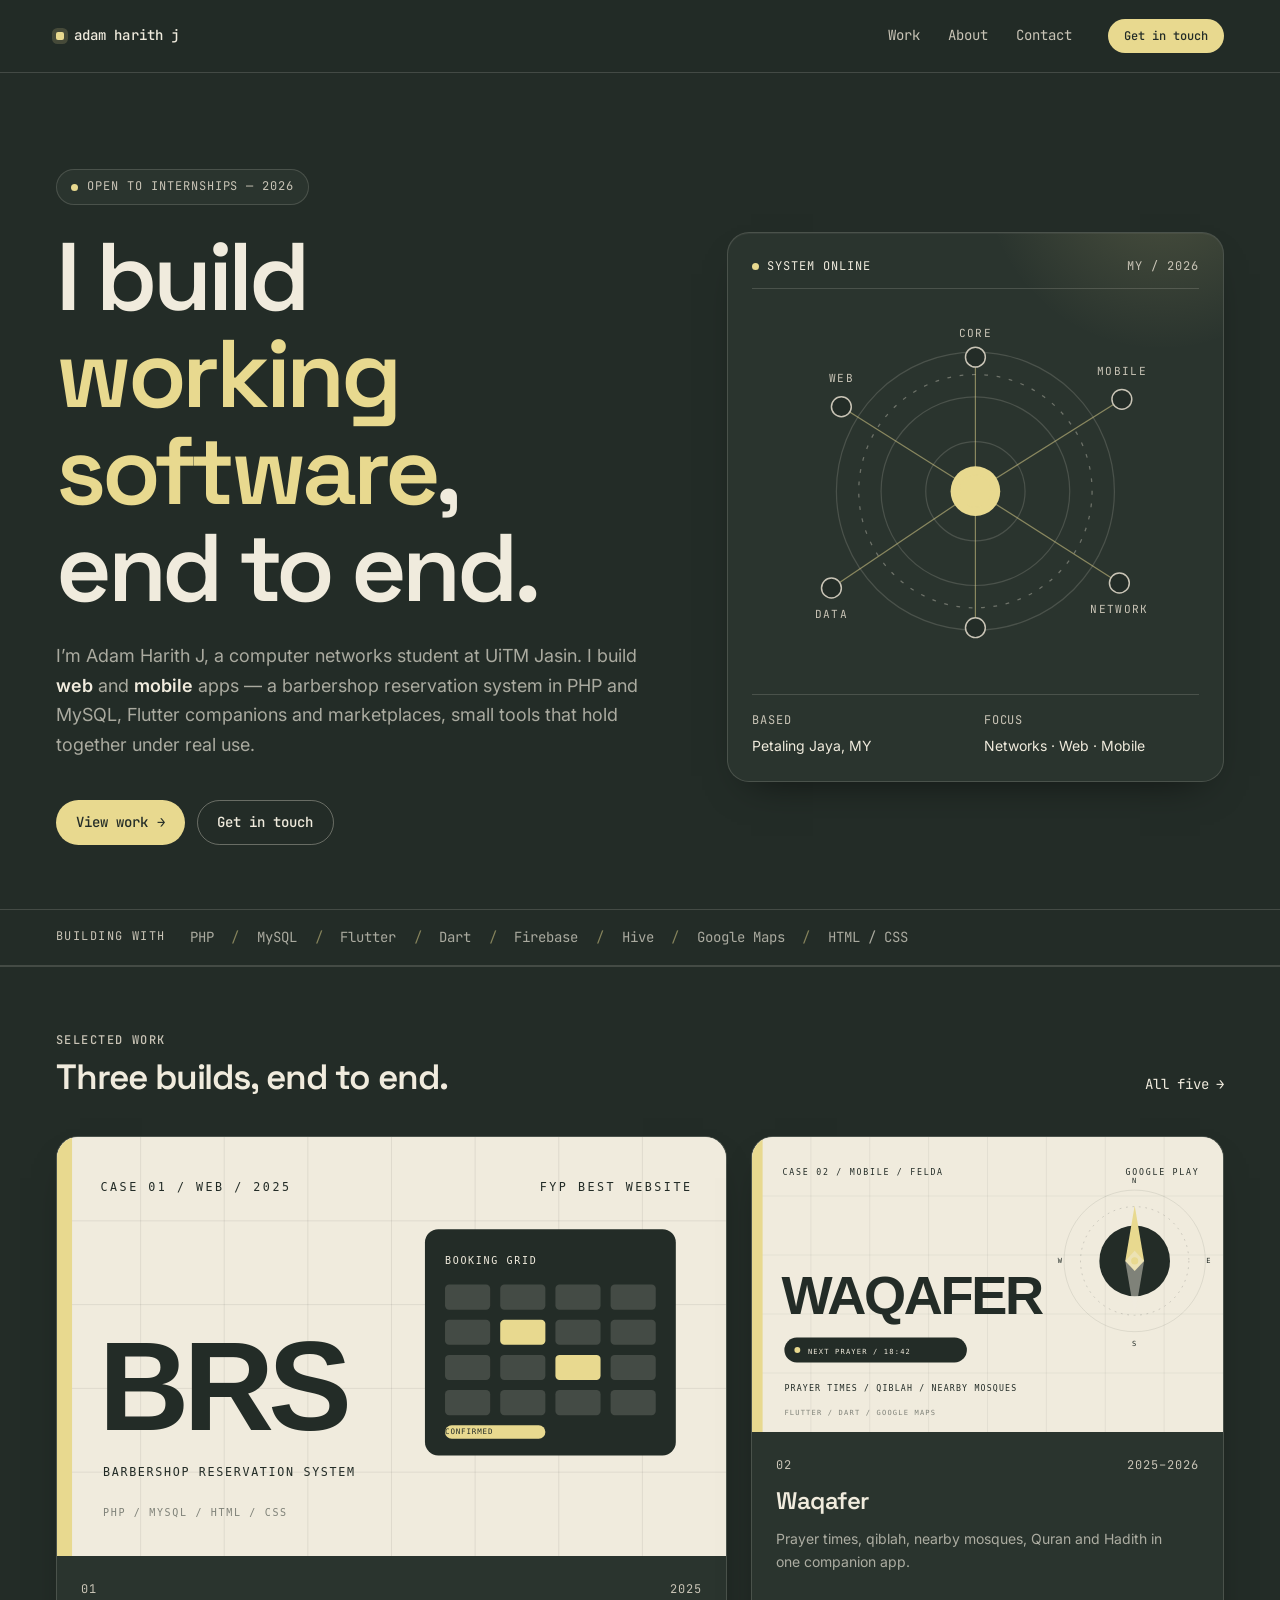
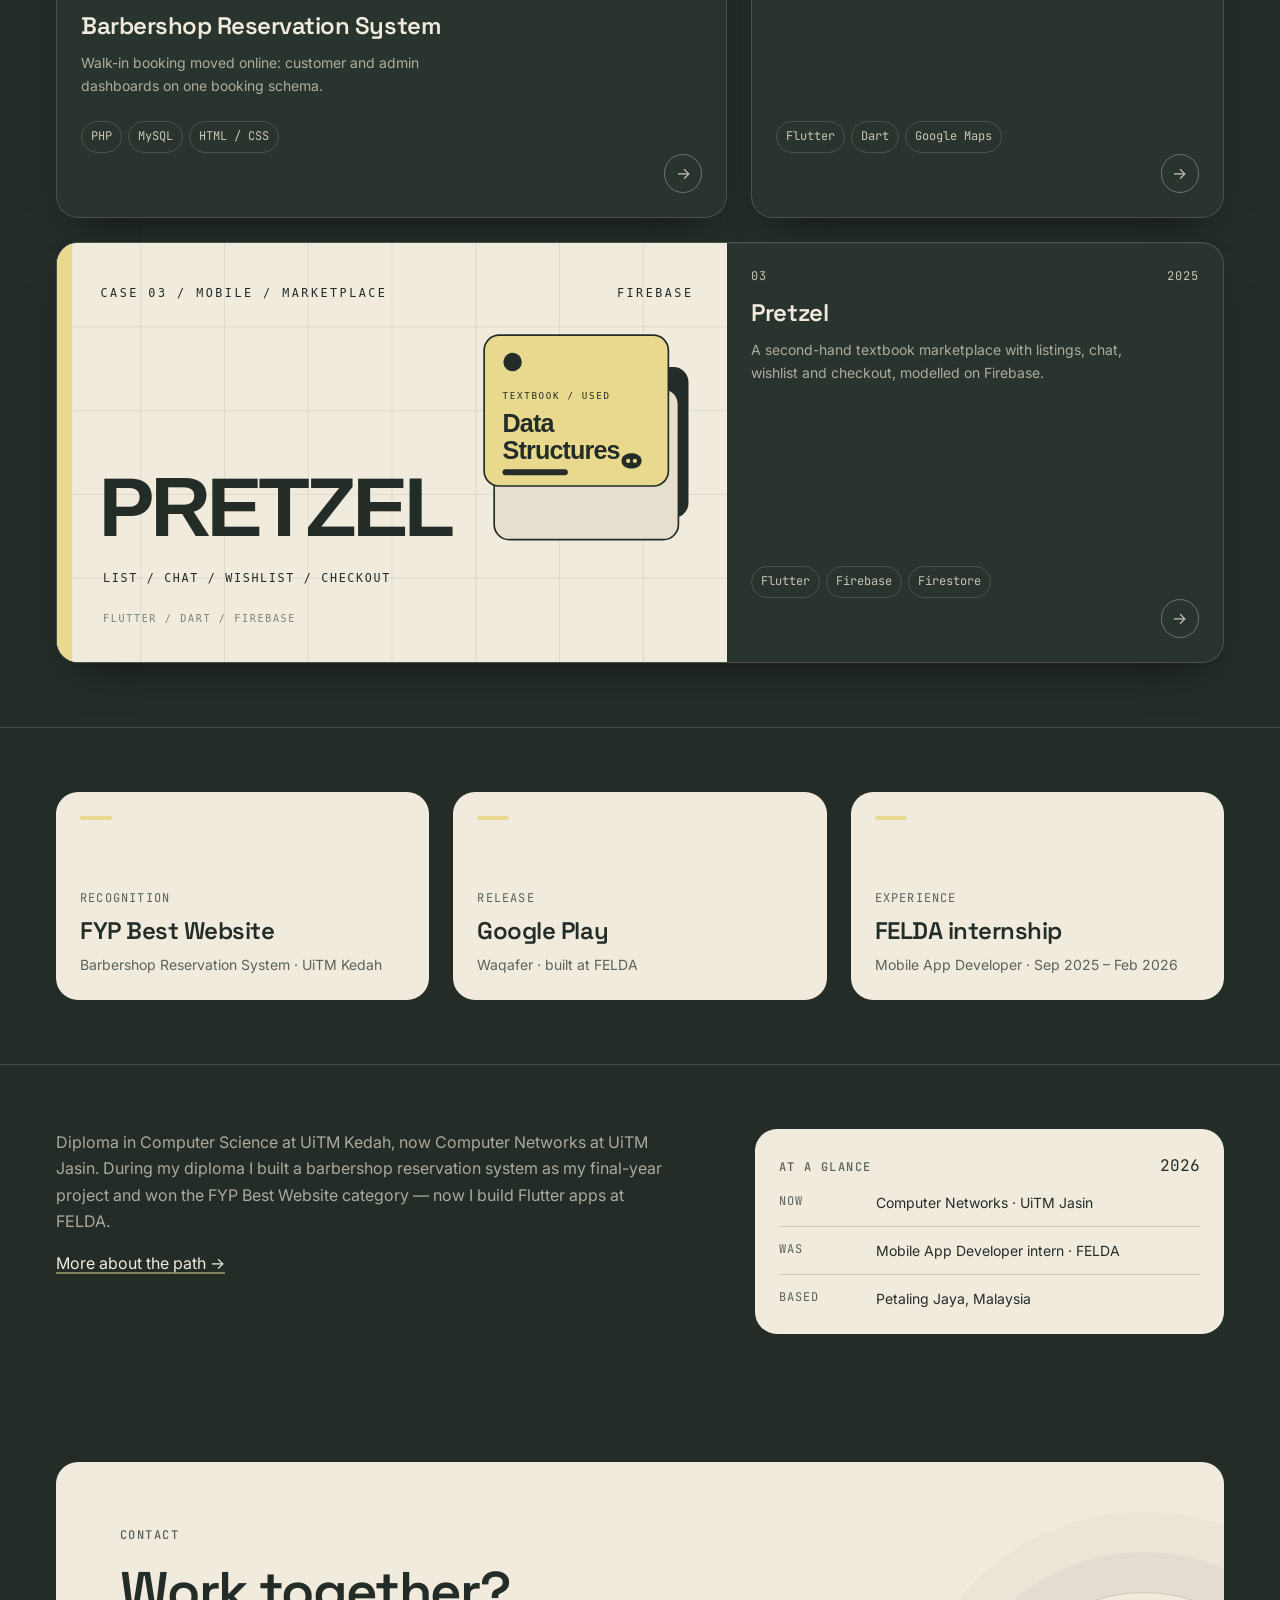
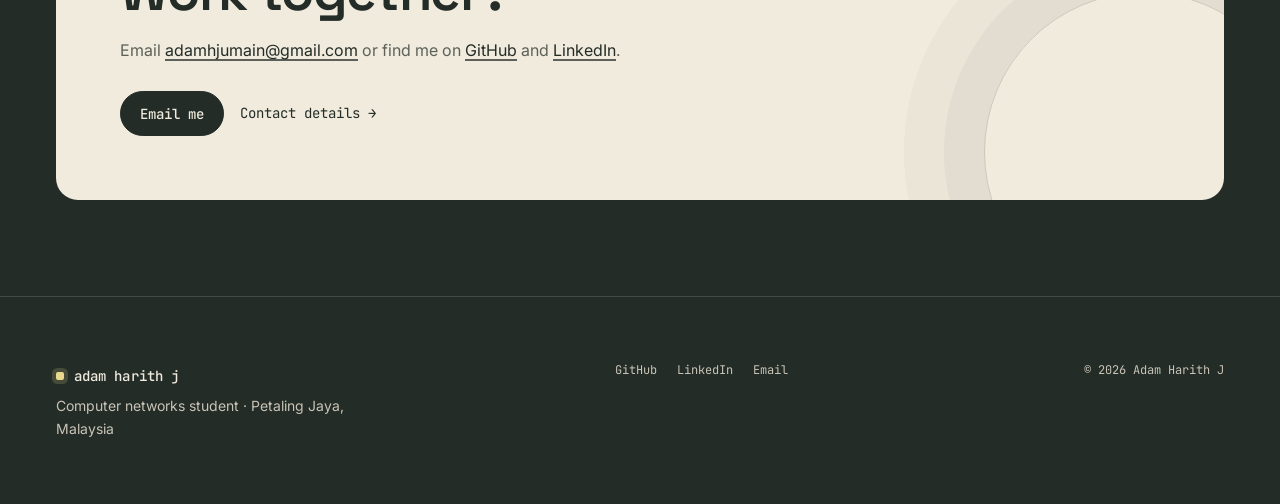
==== index.html @ f3ec2957 "first commit" ====
<!DOCTYPE html>
<html lang="en">
  <head>
    <meta charset="UTF-8" />
    <meta name="viewport" content="width=device-width, initial-scale=1" />
    <meta name="theme-color" content="#232C27" />
    <link rel="icon" href="favicon.svg" type="image/svg+xml" />
    <title>Adam Harith J — Computer Networks Student</title>
    <meta
      name="description"
      content="Selected work by Adam Harith J, a computer networks student building web and mobile applications."
    />
    <script>
      document.documentElement.classList.add("js");
      window.setTimeout(function () {
        if (!window.__siteReady) document.documentElement.classList.remove("js");
      }, 2500);
    </script>
    <link rel="preconnect" href="https://fonts.googleapis.com" />
    <link rel="preconnect" href="https://fonts.gstatic.com" crossorigin />
    <link
      href="https://fonts.googleapis.com/css2?family=Inter:wght@400;500;600&family=JetBrains+Mono:wght@400;500&family=Space+Grotesk:wght@500;600;700&display=swap"
      rel="stylesheet"
    />
    <link rel="stylesheet" href="css/tokens.css" />
    <link rel="stylesheet" href="css/styles.css" />
  </head>
  <body>
    <a class="skip-link" href="#main">Skip to content</a>

    <header class="nav">
      <div class="container nav__inner">
        <a class="wordmark" href="index.html">adam harith j</a>
        <button
          class="nav__toggle"
          type="button"
          aria-expanded="false"
          aria-controls="nav-menu"
        >
          Menu
          <span class="nav__toggle-icon" aria-hidden="true">
            <span></span>
            <span></span>
          </span>
        </button>
        <div class="nav__menu" id="nav-menu">
          <nav aria-label="Primary">
            <ul class="nav__links">
              <li><a class="nav__link" href="projects.html">Work</a></li>
              <li><a class="nav__link" href="about.html">About</a></li>
              <li><a class="nav__link" href="contact.html">Contact</a></li>
            </ul>
          </nav>
          <a class="btn btn--accent btn--sm nav__cta" href="contact.html">
            Get in touch
          </a>
        </div>
      </div>
    </header>

    <main id="main">
      <section class="hero">
        <div class="container hero__grid">
          <div data-reveal>
            <p class="status">
              <span class="status__dot" aria-hidden="true"></span>
              Open to internships — 2026
            </p>
            <h1 class="hero__title">
              I build <span class="hero__mark">working software</span>, end to
              end.
            </h1>
            <div class="hero__lede prose">
              <p>
                I’m Adam Harith J, a computer networks student at UiTM Jasin. I
                build <strong>web</strong> and <strong>mobile</strong> apps — a
                barbershop reservation system in PHP and MySQL, Flutter
                companions and marketplaces, small tools that hold together
                under real use.
              </p>
            </div>
            <div class="hero__actions">
              <a class="btn btn--accent" href="projects.html">
                View work <span aria-hidden="true">→</span>
              </a>
              <a class="btn btn--ghost" href="contact.html">Get in touch</a>
            </div>
          </div>

          <aside class="signal" data-reveal aria-label="Network overview">
            <div class="signal__head">
              <span class="signal__live">
                <span class="status__dot" aria-hidden="true"></span>
                system online
              </span>
              <span>MY / 2026</span>
            </div>

            <svg
              class="signal__map"
              viewBox="0 0 360 300"
              role="img"
              aria-label="Abstract network diagram connecting web, mobile, data and network nodes"
            >
              <g class="ring">
                <circle cx="180" cy="150" r="112" />
                <circle cx="180" cy="150" r="76" />
                <circle cx="180" cy="150" r="40" />
              </g>
              <circle
                class="ring ring--dashed"
                cx="180"
                cy="150"
                r="94"
              />
              <g class="link">
                <path d="M180 150 L72 82" />
                <path d="M180 150 L298 76" />
                <path d="M180 150 L64 228" />
                <path d="M180 150 L296 224" />
                <path d="M180 150 L180 42" />
                <path d="M180 150 L180 260" />
              </g>
              <g class="node">
                <circle cx="72" cy="82" r="8" />
                <circle cx="298" cy="76" r="8" />
                <circle cx="64" cy="228" r="8" />
                <circle cx="296" cy="224" r="8" />
                <circle cx="180" cy="42" r="8" />
                <circle cx="180" cy="260" r="8" />
              </g>
              <circle
                class="node node--ring"
                cx="180"
                cy="150"
                r="20"
                stroke="none"
              />
              <circle class="node node--core" cx="180" cy="150" r="13" />
              <g>
                <text x="72" y="62" text-anchor="middle">WEB</text>
                <text x="298" y="56" text-anchor="middle">MOBILE</text>
                <text x="64" y="252" text-anchor="middle">DATA</text>
                <text x="296" y="248" text-anchor="middle">NETWORK</text>
                <text x="180" y="26" text-anchor="middle">CORE</text>
              </g>
            </svg>

            <dl class="signal__meta">
              <div>
                <dt>Based</dt>
                <dd>Petaling Jaya, MY</dd>
              </div>
              <div>
                <dt>Focus</dt>
                <dd>Networks · Web · Mobile</dd>
              </div>
            </dl>
          </aside>
        </div>
      </section>

      <section class="strip">
        <div class="container strip__inner">
          <span class="strip__label">Building with</span>
          <ul class="strip__list">
            <li>PHP</li>
            <li>MySQL</li>
            <li>Flutter</li>
            <li>Dart</li>
            <li>Firebase</li>
            <li>Hive</li>
            <li>Google Maps</li>
            <li>HTML / CSS</li>
          </ul>
        </div>
      </section>

      <section class="section" id="work">
        <div class="container">
          <div class="section__head" data-reveal>
            <div>
              <p class="eyebrow">Selected work</p>
              <h2 class="section__title">Three builds, end to end.</h2>
            </div>
            <a class="link-arrow" href="projects.html">
              All five <span aria-hidden="true">→</span>
            </a>
          </div>

          <div class="cards cards--featured" data-reveal>
            <article class="card">
              <div class="card__media">
                <img
                  src="assets/work/brs.svg"
                  alt="Placeholder artwork for the Barbershop Reservation System"
                  width="800"
                  height="500"
                  loading="lazy"
                />
              </div>
              <div class="card__body">
                <div class="card__top">
                  <span class="card__index">01</span>
                  <span class="card__year">2025</span>
                </div>
                <h3 class="card__title">
                  <a href="work/brs.html">Barbershop Reservation System</a>
                </h3>
                <p class="card__desc">
                  Walk-in booking moved online: customer and admin dashboards
                  on one booking schema.
                </p>
                <ul class="card__tags">
                  <li>PHP</li>
                  <li>MySQL</li>
                  <li>HTML / CSS</li>
                </ul>
                <span class="card__arrow" aria-hidden="true">→</span>
              </div>
            </article>

            <article class="card">
              <div class="card__media">
                <img
                  src="assets/work/waqafer.svg"
                  alt="Placeholder artwork for Waqafer"
                  width="800"
                  height="500"
                  loading="lazy"
                />
              </div>
              <div class="card__body">
                <div class="card__top">
                  <span class="card__index">02</span>
                  <span class="card__year">2025–2026</span>
                </div>
                <h3 class="card__title">
                  <a href="work/waqafer.html">Waqafer</a>
                </h3>
                <p class="card__desc">
                  Prayer times, qiblah, nearby mosques, Quran and Hadith in one
                  companion app.
                </p>
                <ul class="card__tags">
                  <li>Flutter</li>
                  <li>Dart</li>
                  <li>Google Maps</li>
                </ul>
                <span class="card__arrow" aria-hidden="true">→</span>
              </div>
            </article>

            <article class="card card--wide">
              <div class="card__media">
                <img
                  src="assets/work/pretzel.svg"
                  alt="Placeholder artwork for Pretzel"
                  width="800"
                  height="500"
                  loading="lazy"
                />
              </div>
              <div class="card__body">
                <div class="card__top">
                  <span class="card__index">03</span>
                  <span class="card__year">2025</span>
                </div>
                <h3 class="card__title">
                  <a href="work/pretzel.html">Pretzel</a>
                </h3>
                <p class="card__desc">
                  A second-hand textbook marketplace with listings, chat,
                  wishlist and checkout, modelled on Firebase.
                </p>
                <ul class="card__tags">
                  <li>Flutter</li>
                  <li>Firebase</li>
                  <li>Firestore</li>
                </ul>
                <span class="card__arrow" aria-hidden="true">→</span>
              </div>
            </article>
          </div>
        </div>
      </section>

      <section class="section">
        <div class="container">
          <div class="stats" data-reveal>
            <article class="stat">
              <span class="stat__mark" aria-hidden="true"></span>
              <p class="stat__label">Recognition</p>
              <p class="stat__value">FYP Best Website</p>
              <p class="stat__note">
                Barbershop Reservation System · UiTM Kedah
              </p>
            </article>
            <article class="stat">
              <span class="stat__mark" aria-hidden="true"></span>
              <p class="stat__label">Release</p>
              <p class="stat__value">Google Play</p>
              <p class="stat__note">Waqafer · built at FELDA</p>
            </article>
            <article class="stat">
              <span class="stat__mark" aria-hidden="true"></span>
              <p class="stat__label">Experience</p>
              <p class="stat__value">FELDA internship</p>
              <p class="stat__note">
                Mobile App Developer · Sep 2025 – Feb 2026
              </p>
            </article>
          </div>
        </div>
      </section>

      <section class="section">
        <div class="container split">
          <div class="prose" data-reveal>
            <p>
              Diploma in Computer Science at UiTM Kedah, now Computer Networks
              at UiTM Jasin. During my diploma I built a barbershop reservation
              system as my final-year project and won the FYP Best Website
              category — now I build Flutter apps at FELDA.
            </p>
            <p>
              <a href="about.html">More about the path →</a>
            </p>
          </div>
          <div class="panel-bone" data-reveal>
            <div class="panel-bone__head">
              <p class="eyebrow">At a glance</p>
              <span class="mono">2026</span>
            </div>
            <dl class="facts">
              <div class="fact">
                <dt>Now</dt>
                <dd>Computer Networks · UiTM Jasin</dd>
              </div>
              <div class="fact">
                <dt>Was</dt>
                <dd>Mobile App Developer intern · FELDA</dd>
              </div>
              <div class="fact">
                <dt>Based</dt>
                <dd>Petaling Jaya, Malaysia</dd>
              </div>
            </dl>
          </div>
        </div>
      </section>

      <section class="contact-band">
        <div class="container">
          <div class="contact-band__panel" data-reveal>
            <p class="eyebrow">Contact</p>
            <h2 class="contact-band__title">Work together?</h2>
            <p>
              Email
              <a href="mailto:adamhjumain@gmail.com">adamhjumain@gmail.com</a>
              or find me on
              <a href="https://github.com/adamnymy">GitHub</a> and
              <a href="https://my.linkedin.com/in/adam-harith-jumain-287547369"
                >LinkedIn</a
              >.
            </p>
            <div class="contact-band__actions">
              <a class="btn btn--ground" href="mailto:adamhjumain@gmail.com">
                Email me
              </a>
              <a class="link-arrow" href="contact.html">
                Contact details <span aria-hidden="true">→</span>
              </a>
            </div>
          </div>
        </div>
      </section>
    </main>

    <footer class="foot">
      <div class="container foot__inner">
        <div class="foot__brand">
          <span class="wordmark">adam harith j</span>
          <p>Computer networks student · Petaling Jaya, Malaysia</p>
        </div>
        <nav class="foot__links" aria-label="Footer">
          <a class="foot__link" href="https://github.com/adamnymy">GitHub</a>
          <a
            class="foot__link"
            href="https://my.linkedin.com/in/adam-harith-jumain-287547369"
            >LinkedIn</a
          >
          <a class="foot__link" href="contact.html">Email</a>
        </nav>
        <p class="foot__meta">© <span data-year>2026</span> Adam Harith J</p>
      </div>
    </footer>

    <script src="js/main.js"></script>
  </body>
</html>
---- css/tokens.css ----
:root {
  color-scheme: dark;

  /* 60% — dark grey-green ground */
  --color-ground: #232c27;
  --color-ground-2: #2a342e;
  --color-ground-3: #323d36;
  --color-ground-glass: rgba(35, 44, 39, 0.88);
  --color-ground-soft: rgba(35, 44, 39, 0.04);
  --color-ground-faint: rgba(35, 44, 39, 0.03);
  --color-overlay: rgba(17, 22, 19, 0.72);

  /* 30% — soft bone white */
  --color-bone: #f0ebdd;
  --color-bone-2: #e6dfcd;
  --color-bone-muted: #c9c4b6;
  --color-bone-soft: rgba(240, 235, 221, 0.66);
  --color-line: rgba(240, 235, 221, 0.16);
  --color-line-strong: rgba(240, 235, 221, 0.34);
  --color-on-bone: #232c27;
  --color-on-bone-muted: rgba(35, 44, 39, 0.72);
  --color-line-on-bone: rgba(35, 44, 39, 0.18);

  /* 10% — soft yellow accent */
  --color-yellow: #e8d98f;
  --color-yellow-2: #f1e6ad;
  --color-yellow-ink: #232c27;
  --color-yellow-soft: rgba(232, 217, 143, 0.18);
  --color-yellow-line: rgba(232, 217, 143, 0.5);

  --font-display: "Space Grotesk", ui-sans-serif, system-ui, -apple-system,
    sans-serif;
  --font-body: "Inter", ui-sans-serif, system-ui, -apple-system, sans-serif;
  --font-mono: "JetBrains Mono", ui-monospace, "SFMono-Regular", Menlo,
    monospace;

  --text-xs: 0.75rem;
  --text-sm: 0.875rem;
  --text-base: 1rem;
  --text-md: 1.125rem;
  --text-lg: clamp(1.25rem, 1.1rem + 0.6vw, 1.5rem);
  --text-xl: clamp(1.6rem, 1.3rem + 1.2vw, 2.2rem);
  --text-2xl: clamp(2.2rem, 1.6rem + 2.6vw, 3.4rem);
  --text-3xl: clamp(3rem, 1.55rem + 6.4vw, 6rem);

  --space-2xs: 0.25rem;
  --space-xs: 0.5rem;
  --space-sm: 0.75rem;
  --space-md: 1rem;
  --space-lg: 1.5rem;
  --space-xl: 2.5rem;
  --space-2xl: 4rem;
  --space-3xl: 6rem;
  --space-4xl: 8rem;

  --radius-sm: 8px;
  --radius: 14px;
  --radius-lg: 22px;
  --radius-pill: 999px;

  --shadow-card: inset 0 1px 0 rgba(240, 235, 221, 0.05),
    0 18px 40px -24px rgba(0, 0, 0, 0.7);
  --shadow-lift: inset 0 1px 0 rgba(240, 235, 221, 0.08),
    0 30px 60px -28px rgba(0, 0, 0, 0.85);

  --measure: 62ch;
  --measure-wide: 72ch;
  --nav-h: 4.5rem;
  --reveal-delay: 0ms;

  --dur-fast: 140ms;
  --dur: 220ms;
  --dur-slow: 420ms;
  --ease: cubic-bezier(0.4, 0, 0.2, 1);
  --ease-out: cubic-bezier(0.16, 1, 0.3, 1);
}
---- css/styles.css ----
/* ==========================================================================
   Base
   ========================================================================== */

*,
*::before,
*::after {
  box-sizing: border-box;
  margin: 0;
  padding: 0;
}

html {
  -webkit-text-size-adjust: 100%;
  scroll-behavior: smooth;
  scroll-padding-top: calc(var(--nav-h) + var(--space-md));
}

body {
  min-height: 100vh;
  background-color: var(--color-ground);
  background-image: radial-gradient(
    60rem 32rem at 82% -12%,
    var(--color-ground-2),
    transparent 70%
  );
  color: var(--color-bone-soft);
  font-family: var(--font-body);
  font-size: var(--text-base);
  line-height: 1.65;
  -webkit-font-smoothing: antialiased;
}

img,
svg {
  display: block;
  max-width: 100%;
}

ul,
ol {
  list-style: none;
}

a {
  color: var(--color-bone);
  text-decoration: underline;
  text-decoration-color: var(--color-yellow-line);
  text-decoration-thickness: 1px;
  text-underline-offset: 3px;
  transition: color var(--dur-fast) var(--ease),
    text-decoration-color var(--dur-fast) var(--ease);
}

a:hover {
  color: var(--color-yellow);
  text-decoration-color: var(--color-yellow);
}

::selection {
  background: var(--color-yellow);
  color: var(--color-yellow-ink);
}

:focus-visible {
  outline: 2px solid var(--color-yellow);
  outline-offset: 3px;
  border-radius: 2px;
}

.panel-bone :focus-visible,
.contact-card :focus-visible,
.contact-band__panel :focus-visible,
.stat :focus-visible {
  outline-color: var(--color-ground);
}

h1,
h2,
h3 {
  color: var(--color-bone);
  font-family: var(--font-display);
  font-weight: 600;
  letter-spacing: -0.03em;
  line-height: 1.08;
  text-wrap: balance;
}

strong {
  color: var(--color-bone);
  font-weight: 600;
}

.container {
  width: 100%;
  max-width: 76rem;
  margin-inline: auto;
  padding-inline: var(--space-lg);
}

.mono {
  font-family: var(--font-mono);
}

.eyebrow {
  font-family: var(--font-mono);
  font-size: var(--text-xs);
  font-weight: 500;
  letter-spacing: 0.12em;
  text-transform: uppercase;
  color: var(--color-bone-muted);
}

.skip-link {
  position: absolute;
  left: -9999px;
  top: var(--space-sm);
  z-index: 100;
  padding: var(--space-xs) var(--space-md);
  border-radius: var(--radius-sm);
  background: var(--color-bone);
  color: var(--color-on-bone);
  font-family: var(--font-mono);
  font-size: var(--text-sm);
  text-decoration: none;
}

.skip-link:focus {
  left: var(--space-sm);
}

html:not(.js) [data-copy] {
  display: none;
}

.link-arrow {
  display: inline-flex;
  align-items: center;
  gap: 0.45rem;
  font-family: var(--font-mono);
  font-size: var(--text-sm);
  color: var(--color-bone);
  text-decoration: none;
}

.link-arrow span {
  transition: transform var(--dur) var(--ease-out);
}

.link-arrow:hover {
  color: var(--color-yellow);
}

.link-arrow:hover span {
  transform: translateX(3px);
}

/* ==========================================================================
   Buttons
   ========================================================================== */

.btn {
  display: inline-flex;
  align-items: center;
  justify-content: center;
  gap: 0.55rem;
  padding: 0.9rem 1.2rem;
  border: 1px solid transparent;
  border-radius: var(--radius-pill);
  font-family: var(--font-mono);
  font-size: var(--text-sm);
  font-weight: 500;
  line-height: 1;
  text-decoration: none;
  cursor: pointer;
  transition: transform var(--dur) var(--ease-out),
    background-color var(--dur) var(--ease), color var(--dur) var(--ease),
    border-color var(--dur) var(--ease), box-shadow var(--dur) var(--ease);
}

.btn:hover {
  transform: translateY(-1px);
}

.btn:active {
  transform: translateY(0);
}

.btn--sm {
  padding: 0.65rem 0.95rem;
  font-size: var(--text-xs);
}

.btn--accent {
  background: var(--color-yellow);
  color: var(--color-yellow-ink);
}

.btn--accent:hover {
  background: var(--color-yellow-2);
  color: var(--color-yellow-ink);
  box-shadow: 0 10px 30px -16px var(--color-yellow);
}

.btn--ghost {
  border-color: var(--color-line-strong);
  background: transparent;
  color: var(--color-bone);
}

.btn--ghost:hover {
  border-color: var(--color-yellow-line);
  background: var(--color-yellow-soft);
  color: var(--color-yellow);
}

.btn--bone {
  background: var(--color-bone);
  color: var(--color-on-bone);
}

.btn--bone:hover {
  background: var(--color-yellow);
  color: var(--color-yellow-ink);
}

.btn--ground {
  background: var(--color-ground);
  color: var(--color-bone);
  border-color: var(--color-ground);
}

.btn--ground:hover {
  background: var(--color-ground-2);
  color: var(--color-bone);
}

.btn--outline-ink {
  border-color: var(--color-line-on-bone);
  background: transparent;
  color: var(--color-on-bone);
}

.btn--outline-ink:hover {
  border-color: var(--color-ground);
  background: var(--color-ground);
  color: var(--color-bone);
}

/* ==========================================================================
   Navigation
   ========================================================================== */

.nav {
  position: sticky;
  top: 0;
  z-index: 50;
  border-bottom: 1px solid var(--color-line);
  background: var(--color-ground-glass);
  -webkit-backdrop-filter: blur(14px);
  backdrop-filter: blur(14px);
}

.nav__inner {
  position: relative;
  display: flex;
  align-items: center;
  gap: var(--space-lg);
  min-height: var(--nav-h);
}

.wordmark {
  display: inline-flex;
  align-items: center;
  gap: 0.6rem;
  font-family: var(--font-mono);
  font-size: var(--text-sm);
  font-weight: 500;
  letter-spacing: 0.01em;
  color: var(--color-bone);
  text-decoration: none;
  white-space: nowrap;
}

.wordmark::before {
  content: "";
  width: 8px;
  height: 8px;
  border-radius: 2px;
  background: var(--color-yellow);
  box-shadow: 0 0 0 4px var(--color-yellow-soft);
}

.wordmark:hover {
  color: var(--color-bone);
}

.nav__menu {
  display: flex;
  align-items: center;
  gap: var(--space-lg);
  margin-left: auto;
}

.nav__links {
  display: flex;
  align-items: center;
  gap: 0.25rem;
}

.nav__link {
  display: inline-flex;
  padding: 0.5rem 0.75rem;
  border-radius: var(--radius-pill);
  font-family: var(--font-mono);
  font-size: var(--text-sm);
  color: var(--color-bone-muted);
  text-decoration: none;
  transition: color var(--dur-fast) var(--ease),
    background-color var(--dur-fast) var(--ease);
}

.nav__link:hover {
  background: var(--color-ground-2);
  color: var(--color-bone);
  text-decoration: none;
}

.nav__link[aria-current="page"] {
  background: var(--color-yellow-soft);
  color: var(--color-yellow);
}

.nav__toggle {
  display: none;
  align-items: center;
  gap: 0.65rem;
  margin-left: auto;
  padding: 0.55rem 0.8rem;
  border: 1px solid var(--color-line);
  border-radius: var(--radius-pill);
  background: transparent;
  color: var(--color-bone);
  font-family: var(--font-mono);
  font-size: var(--text-xs);
  letter-spacing: 0.08em;
  text-transform: uppercase;
  cursor: pointer;
}

.nav__toggle-icon {
  display: grid;
  gap: 4px;
  width: 16px;
}

.nav__toggle-icon span {
  display: block;
  height: 1px;
  background: currentColor;
  transition: transform var(--dur) var(--ease),
    opacity var(--dur) var(--ease);
}

.nav__toggle[aria-expanded="true"] .nav__toggle-icon span:first-child {
  transform: translateY(2.5px) rotate(45deg);
}

.nav__toggle[aria-expanded="true"] .nav__toggle-icon span:last-child {
  transform: translateY(-2.5px) rotate(-45deg);
}

/* ==========================================================================
   Hero
   ========================================================================== */

.hero {
  padding-block: var(--space-3xl) var(--space-2xl);
  overflow: clip;
}

.hero__grid {
  display: grid;
  grid-template-columns: minmax(0, 1.1fr) minmax(0, 0.9fr);
  gap: clamp(2rem, 5vw, 5rem);
  align-items: center;
}

.status {
  display: inline-flex;
  align-items: center;
  gap: 0.6rem;
  padding: 0.45rem 0.85rem;
  border: 1px solid var(--color-line);
  border-radius: var(--radius-pill);
  background: var(--color-ground-2);
  font-family: var(--font-mono);
  font-size: var(--text-xs);
  letter-spacing: 0.08em;
  text-transform: uppercase;
  color: var(--color-bone-muted);
}

.status__dot {
  width: 7px;
  height: 7px;
  border-radius: 50%;
  background: var(--color-yellow);
  animation: pulse 2.6s var(--ease) infinite;
}

.hero__title {
  max-width: 15ch;
  margin-top: var(--space-lg);
  font-size: var(--text-3xl);
  line-height: 1.01;
  letter-spacing: -0.045em;
}

.hero__mark {
  color: var(--color-yellow);
}

.hero__lede {
  max-width: 56ch;
  margin-top: var(--space-lg);
  font-size: var(--text-md);
  color: var(--color-bone-soft);
}

.hero__lede strong {
  color: var(--color-bone);
}

.hero__actions {
  display: flex;
  flex-wrap: wrap;
  gap: var(--space-sm);
  margin-top: var(--space-xl);
}

/* Network panel */

.signal {
  position: relative;
  overflow: hidden;
  padding: var(--space-lg);
  border: 1px solid var(--color-line);
  border-radius: var(--radius-lg);
  background: var(--color-ground-2);
  box-shadow: var(--shadow-card);
}

.signal::before {
  content: "";
  position: absolute;
  top: -45%;
  right: -25%;
  width: 75%;
  aspect-ratio: 1;
  border-radius: 50%;
  background: radial-gradient(circle, var(--color-yellow-soft), transparent 68%);
  pointer-events: none;
}

.signal__head {
  position: relative;
  display: flex;
  flex-wrap: wrap;
  align-items: center;
  justify-content: space-between;
  gap: var(--space-sm);
  padding-bottom: var(--space-sm);
  border-bottom: 1px solid var(--color-line);
  font-family: var(--font-mono);
  font-size: var(--text-xs);
  letter-spacing: 0.08em;
  text-transform: uppercase;
  color: var(--color-bone-muted);
}

.signal__live {
  display: inline-flex;
  align-items: center;
  gap: 0.5rem;
  color: var(--color-bone);
}

.signal__map {
  position: relative;
  width: 100%;
  height: auto;
  margin-block: var(--space-md);
}

.signal__map .ring {
  fill: none;
  stroke: var(--color-line);
  stroke-width: 1;
}

.signal__map .ring--dashed {
  stroke: var(--color-line-strong);
  stroke-dasharray: 3 7;
  transform-box: fill-box;
  transform-origin: center;
  animation: spin 52s linear infinite;
}

.signal__map .link {
  fill: none;
  stroke: var(--color-yellow-line);
  stroke-width: 1;
}

.signal__map .node {
  fill: var(--color-ground);
  stroke: var(--color-bone-muted);
  stroke-width: 1.2;
}

.signal__map .node--core {
  fill: var(--color-yellow);
  stroke: var(--color-yellow);
}

.signal__map .node--ring {
  fill: var(--color-yellow);
  stroke: none;
  transform-box: fill-box;
  transform-origin: center;
  animation: nodePulse 3.4s var(--ease) infinite;
}

.signal__map text {
  font-family: var(--font-mono);
  font-size: 9px;
  letter-spacing: 0.12em;
  fill: var(--color-bone-muted);
}

.signal__meta {
  position: relative;
  display: grid;
  grid-template-columns: 1fr 1fr;
  gap: var(--space-md);
  padding-top: var(--space-md);
  border-top: 1px solid var(--color-line);
}

.signal__meta dt {
  font-family: var(--font-mono);
  font-size: var(--text-xs);
  letter-spacing: 0.08em;
  text-transform: uppercase;
  color: var(--color-bone-muted);
}

.signal__meta dd {
  margin-top: 0.2rem;
  font-size: var(--text-sm);
  color: var(--color-bone);
}

/* Tech strip */

.strip {
  border-block: 1px solid var(--color-line);
}

.strip__inner {
  display: flex;
  flex-wrap: wrap;
  align-items: center;
  gap: var(--space-sm) var(--space-lg);
  padding-block: var(--space-md);
}

.strip__label {
  font-family: var(--font-mono);
  font-size: var(--text-xs);
  letter-spacing: 0.12em;
  text-transform: uppercase;
  color: var(--color-bone-muted);
}

.strip__list {
  display: flex;
  flex-wrap: wrap;
  gap: 0.35rem 1.1rem;
}

.strip__list li {
  display: flex;
  align-items: center;
  gap: 1.1rem;
  font-family: var(--font-mono);
  font-size: var(--text-sm);
  color: var(--color-bone-soft);
}

.strip__list li + li::before {
  content: "/";
  color: var(--color-yellow-line);
}

/* ==========================================================================
   Sections
   ========================================================================== */

.section {
  padding-block: var(--space-2xl);
  border-top: 1px solid var(--color-line);
}

.section__head {
  display: flex;
  flex-wrap: wrap;
  align-items: flex-end;
  justify-content: space-between;
  gap: var(--space-md);
  margin-bottom: var(--space-xl);
}

.section__title {
  margin-top: var(--space-xs);
  font-size: var(--text-xl);
}

/* ==========================================================================
   Project cards
   ========================================================================== */

.cards {
  display: grid;
  grid-template-columns: repeat(12, minmax(0, 1fr));
  gap: var(--space-lg);
}

.card {
  position: relative;
  display: flex;
  grid-column: span 6;
  flex-direction: column;
  overflow: hidden;
  border: 1px solid var(--color-line);
  border-radius: var(--radius-lg);
  background: var(--color-ground-2);
  box-shadow: var(--shadow-card);
  transition: transform var(--dur-slow) var(--ease-out),
    border-color var(--dur) var(--ease), box-shadow var(--dur) var(--ease);
}

.card:hover {
  transform: translateY(-4px);
  border-color: var(--color-yellow-line);
  box-shadow: var(--shadow-lift);
}

.card__media {
  aspect-ratio: 16 / 10;
  overflow: hidden;
  background: var(--color-bone);
}

.card__media img {
  width: 100%;
  height: 100%;
  object-fit: cover;
  transition: transform 0.7s var(--ease-out);
}

.card:hover .card__media img {
  transform: scale(1.03);
}

.card__body {
  display: flex;
  flex: 1;
  flex-direction: column;
  gap: var(--space-sm);
  padding: var(--space-lg);
  padding-bottom: calc(var(--space-lg) + 2.5rem);
}

.card__top {
  display: flex;
  align-items: center;
  justify-content: space-between;
  gap: var(--space-md);
}

.card__index,
.card__year {
  font-family: var(--font-mono);
  font-size: var(--text-xs);
  letter-spacing: 0.08em;
  text-transform: uppercase;
  color: var(--color-bone-muted);
}

.card__title {
  font-size: var(--text-lg);
  line-height: 1.15;
  letter-spacing: -0.02em;
}

.card__title a {
  color: var(--color-bone);
  text-decoration: none;
}

.card__title a::after {
  content: "";
  position: absolute;
  inset: 0;
  z-index: 2;
  border-radius: var(--radius-lg);
}

.card:hover .card__title a {
  color: var(--color-yellow);
}

.card__desc {
  max-width: 44ch;
  font-size: var(--text-sm);
  color: var(--color-bone-soft);
}

.card__tags {
  display: flex;
  flex-wrap: wrap;
  gap: 0.4rem;
  margin-top: auto;
  padding-top: var(--space-sm);
}

.card__tags li {
  padding: 0.3rem 0.55rem;
  border: 1px solid var(--color-line);
  border-radius: var(--radius-pill);
  font-family: var(--font-mono);
  font-size: var(--text-xs);
  color: var(--color-bone-muted);
}

.card__arrow {
  position: absolute;
  right: var(--space-lg);
  bottom: var(--space-lg);
  display: grid;
  place-items: center;
  width: 2.4rem;
  height: 2.4rem;
  border: 1px solid var(--color-line-strong);
  border-radius: 50%;
  color: var(--color-bone-muted);
  transition: background-color var(--dur) var(--ease),
    border-color var(--dur) var(--ease), color var(--dur) var(--ease),
    transform var(--dur) var(--ease-out);
}

.card:hover .card__arrow {
  transform: translateX(2px);
  border-color: var(--color-yellow);
  background: var(--color-yellow);
  color: var(--color-yellow-ink);
}

.cards--featured .card:nth-child(1) {
  grid-column: span 7;
}

.cards--featured .card:nth-child(2) {
  grid-column: span 5;
}

.cards--featured .card:nth-child(3) {
  grid-column: span 12;
}

.cards--index .card:nth-child(1) {
  grid-column: span 7;
}

.cards--index .card:nth-child(2) {
  grid-column: span 5;
}

.cards--index .card:nth-child(3),
.cards--index .card:nth-child(4),
.cards--index .card:nth-child(5) {
  grid-column: span 4;
}

.card--wide {
  display: grid;
  grid-column: span 12;
  grid-template-columns: minmax(0, 1.15fr) minmax(0, 0.85fr);
}

.card--wide .card__media {
  height: 100%;
  aspect-ratio: auto;
  min-height: 20rem;
}

.card--wide .card__body {
  justify-content: center;
}

/* ==========================================================================
   Stats / light panels
   ========================================================================== */

.stats {
  display: grid;
  grid-template-columns: repeat(3, minmax(0, 1fr));
  gap: var(--space-lg);
}

.stat {
  display: flex;
  flex-direction: column;
  gap: var(--space-xs);
  min-height: 13rem;
  padding: var(--space-lg);
  border-radius: var(--radius-lg);
  background: var(--color-bone);
  color: var(--color-on-bone);
}

.stat__mark {
  width: 2rem;
  height: 4px;
  margin-bottom: auto;
  border-radius: var(--radius-pill);
  background: var(--color-yellow);
}

.stat__label {
  font-family: var(--font-mono);
  font-size: var(--text-xs);
  letter-spacing: 0.1em;
  text-transform: uppercase;
  color: var(--color-on-bone-muted);
}

.stat__value {
  font-family: var(--font-display);
  font-size: var(--text-lg);
  font-weight: 600;
  line-height: 1.15;
  letter-spacing: -0.02em;
  color: var(--color-on-bone);
}

.stat__note {
  font-size: var(--text-sm);
  color: var(--color-on-bone-muted);
}

/* Generic bone panel */

.panel-bone {
  padding: var(--space-lg);
  border-radius: var(--radius-lg);
  background: var(--color-bone);
  color: var(--color-on-bone);
}

.panel-bone .eyebrow {
  color: var(--color-on-bone-muted);
}

.panel-bone a {
  color: var(--color-on-bone);
  text-decoration-color: var(--color-on-bone-muted);
}

.panel-bone a:hover {
  color: var(--color-on-bone);
  text-decoration-color: var(--color-on-bone);
}

.panel-bone__head {
  display: flex;
  align-items: baseline;
  justify-content: space-between;
  gap: var(--space-md);
  margin-bottom: var(--space-sm);
}

/* ==========================================================================
   Split + prose + facts
   ========================================================================== */

.split {
  display: grid;
  grid-template-columns: minmax(0, 1.15fr) minmax(0, 0.85fr);
  gap: clamp(2rem, 5vw, 4rem);
  align-items: start;
}

.prose {
  max-width: var(--measure);
  color: var(--color-bone-soft);
}

.prose p + p {
  margin-top: var(--space-md);
}

.prose strong {
  color: var(--color-bone);
  font-weight: 600;
}

.prose a {
  color: var(--color-bone);
  text-decoration-color: var(--color-yellow-line);
  text-decoration-thickness: 2px;
  text-underline-offset: 3px;
}

.prose a:hover {
  color: var(--color-yellow);
  text-decoration-color: var(--color-yellow);
}

.facts {
  display: grid;
}

.fact {
  display: grid;
  grid-template-columns: 9ch minmax(0, 1fr);
  gap: var(--space-md);
  padding-block: var(--space-sm);
  border-bottom: 1px solid var(--color-line-on-bone);
  font-size: var(--text-sm);
}

.fact:first-child {
  padding-top: 0;
}

.fact:last-child {
  padding-bottom: 0;
  border-bottom: 0;
}

.fact dt {
  padding-top: 1px;
  font-family: var(--font-mono);
  font-size: var(--text-xs);
  letter-spacing: 0.08em;
  text-transform: uppercase;
  color: var(--color-on-bone-muted);
}

.fact dd {
  color: var(--color-on-bone);
  overflow-wrap: anywhere;
}

/* ==========================================================================
   Tool groups
   ========================================================================== */

.groups {
  display: grid;
  grid-template-columns: repeat(4, minmax(0, 1fr));
  gap: var(--space-md);
}

.group {
  padding: var(--space-lg);
  border: 1px solid var(--color-line);
  border-radius: var(--radius);
  background: var(--color-ground-2);
}

.group h3 {
  margin-bottom: 0.4rem;
  font-size: var(--text-md);
}

.group p {
  font-family: var(--font-mono);
  font-size: var(--text-xs);
  line-height: 1.8;
  letter-spacing: 0.04em;
  text-transform: uppercase;
  color: var(--color-bone-muted);
}

/* ==========================================================================
   Timeline
   ========================================================================== */

.timeline {
  display: grid;
  gap: var(--space-xl);
  padding-left: var(--space-lg);
  border-left: 1px solid var(--color-line);
}

.entry {
  position: relative;
  display: grid;
  grid-template-columns: 13ch minmax(0, 1fr);
  gap: var(--space-xs) var(--space-lg);
}

.entry::before {
  content: "";
  position: absolute;
  top: 0.4rem;
  left: calc(-1 * var(--space-lg) - 5px);
  width: 9px;
  height: 9px;
  border-radius: 50%;
  background: var(--color-yellow);
  box-shadow: 0 0 0 5px var(--color-ground);
}

.entry__period {
  padding-top: 0.2rem;
  font-family: var(--font-mono);
  font-size: var(--text-xs);
  color: var(--color-bone-muted);
}

.entry h3 {
  font-size: var(--text-md);
}

.entry p {
  max-width: var(--measure);
  margin-top: 0.3rem;
  font-size: var(--text-sm);
  color: var(--color-bone-soft);
}

/* ==========================================================================
   Contact
   ========================================================================== */

.contact-band {
  padding-block: var(--space-2xl) var(--space-3xl);
}

.contact-band__panel {
  position: relative;
  display: grid;
  gap: var(--space-md);
  overflow: hidden;
  padding: clamp(2rem, 5vw, 4.5rem);
  border-radius: var(--radius-lg);
  background: var(--color-bone);
  color: var(--color-on-bone);
}

.contact-band__panel::after {
  content: "";
  position: absolute;
  right: -5rem;
  bottom: -7rem;
  width: 20rem;
  aspect-ratio: 1;
  border: 1px solid var(--color-line-on-bone);
  border-radius: 50%;
  box-shadow: 0 0 0 2.5rem var(--color-ground-soft),
    0 0 0 5rem var(--color-ground-faint);
  pointer-events: none;
}

.contact-band__panel > * {
  position: relative;
  z-index: 1;
}

.contact-band__panel .eyebrow {
  color: var(--color-on-bone-muted);
}

.contact-band__title {
  max-width: 18ch;
  font-size: var(--text-2xl);
  color: var(--color-on-bone);
}

.contact-band__panel p:not(.eyebrow) {
  max-width: var(--measure);
  color: var(--color-on-bone-muted);
}

.contact-band__panel p a {
  color: var(--color-on-bone);
  text-decoration-color: var(--color-on-bone-muted);
  text-decoration-thickness: 2px;
}

.contact-band__panel .link-arrow {
  color: var(--color-on-bone);
}

.contact-band__panel .link-arrow:hover {
  color: var(--color-on-bone);
  text-decoration: underline;
  text-decoration-color: var(--color-on-bone);
  text-decoration-thickness: 2px;
  text-underline-offset: 4px;
}

.contact-band__actions {
  display: flex;
  flex-wrap: wrap;
  align-items: center;
  gap: var(--space-md);
  margin-top: var(--space-sm);
}

.contact-card {
  display: grid;
  gap: var(--space-md);
  padding: clamp(1.5rem, 4vw, 3rem);
  border-radius: var(--radius-lg);
  background: var(--color-bone);
  color: var(--color-on-bone);
}

.contact-card .eyebrow {
  color: var(--color-on-bone-muted);
}

.contact-card__email {
  font-family: var(--font-display);
  font-size: clamp(1.45rem, 4.4vw, 3rem);
  font-weight: 600;
  line-height: 1.08;
  letter-spacing: -0.035em;
  color: var(--color-on-bone);
  text-decoration: none;
  overflow-wrap: anywhere;
}

.contact-card__email:hover {
  color: var(--color-on-bone);
  text-decoration: underline;
  text-decoration-color: var(--color-on-bone);
  text-decoration-thickness: 4px;
}

.contact-card__actions {
  display: flex;
  flex-wrap: wrap;
  align-items: center;
  gap: var(--space-md);
}

.contact-card__note {
  font-family: var(--font-mono);
  font-size: var(--text-xs);
  color: var(--color-on-bone-muted);
}

.contact__rows {
  display: grid;
  grid-template-columns: repeat(2, minmax(0, 1fr));
  column-gap: var(--space-2xl);
  margin-top: var(--space-xl);
}

.contact__row {
  display: grid;
  grid-template-columns: 9ch minmax(0, 1fr);
  gap: var(--space-md);
  align-items: baseline;
  padding-block: var(--space-md);
  border-bottom: 1px solid var(--color-line);
}

.contact__row dt {
  font-family: var(--font-mono);
  font-size: var(--text-xs);
  letter-spacing: 0.08em;
  text-transform: uppercase;
  color: var(--color-bone-muted);
}

.contact__row dd {
  font-size: var(--text-md);
  color: var(--color-bone);
  overflow-wrap: anywhere;
}

.contact__row dd a {
  color: var(--color-bone);
}

/* ==========================================================================
   Case studies
   ========================================================================== */

.case {
  padding-block: var(--space-2xl) var(--space-3xl);
}

.backline {
  margin-bottom: var(--space-lg);
}

.case__head {
  max-width: 58rem;
}

.case__title {
  margin-top: var(--space-sm);
  font-size: var(--text-2xl);
  line-height: 1.05;
}

.case__media {
  margin-top: var(--space-xl);
  overflow: hidden;
  border: 1px solid var(--color-line);
  border-radius: var(--radius-lg);
  background: var(--color-bone);
}

.case__media img {
  width: 100%;
  height: auto;
  aspect-ratio: 16 / 9;
  object-fit: cover;
}

.facts--case {
  margin-top: var(--space-xl);
}

.case__sections {
  display: grid;
  gap: var(--space-2xl);
  margin-top: var(--space-2xl);
}

.case__section {
  display: grid;
  grid-template-columns: minmax(8rem, 12rem) minmax(0, 1fr);
  gap: var(--space-lg);
  padding-top: var(--space-xl);
  border-top: 1px solid var(--color-line);
}

.case__label {
  display: flex;
  flex-direction: column;
  gap: 0.5rem;
}

.case__label .eyebrow {
  color: var(--color-yellow);
}

.case__label h2 {
  font-size: var(--text-lg);
}

.case__section .prose {
  max-width: var(--measure);
}

.case__nav {
  display: flex;
  flex-wrap: wrap;
  justify-content: space-between;
  gap: var(--space-lg);
  margin-top: var(--space-3xl);
  padding-top: var(--space-xl);
  border-top: 1px solid var(--color-line);
}

.case__nav-link {
  display: flex;
  flex-direction: column;
  gap: 0.25rem;
  text-decoration: none;
}

.case__nav-link span {
  font-family: var(--font-mono);
  font-size: var(--text-xs);
  letter-spacing: 0.08em;
  text-transform: uppercase;
  color: var(--color-bone-muted);
}

.case__nav-link strong {
  font-family: var(--font-display);
  font-size: var(--text-md);
  font-weight: 600;
  color: var(--color-bone);
  transition: color var(--dur-fast) var(--ease);
}

.case__nav-link:hover strong {
  color: var(--color-yellow);
}

.case__nav-link--next {
  margin-left: auto;
  text-align: right;
}

/* ==========================================================================
   Footer
   ========================================================================== */

.foot {
  padding-block: var(--space-2xl);
  border-top: 1px solid var(--color-line);
}

.foot__inner {
  display: grid;
  grid-template-columns: minmax(0, 1.2fr) minmax(0, 1fr) auto;
  gap: var(--space-lg);
  align-items: start;
}

.foot__brand p {
  max-width: 32ch;
  margin-top: 0.4rem;
  font-size: var(--text-sm);
  color: var(--color-bone-muted);
}

.foot__links {
  display: flex;
  flex-wrap: wrap;
  gap: 0.5rem 1.25rem;
}

.foot__link {
  font-family: var(--font-mono);
  font-size: var(--text-xs);
  color: var(--color-bone-muted);
  text-decoration: none;
}

a.foot__link:hover {
  color: var(--color-yellow);
}

.foot__meta {
  font-family: var(--font-mono);
  font-size: var(--text-xs);
  color: var(--color-bone-muted);
  text-align: right;
}

/* ==========================================================================
   Motion
   ========================================================================== */

@keyframes pulse {
  0%,
  100% {
    box-shadow: 0 0 0 3px var(--color-yellow-soft);
  }
  50% {
    box-shadow: 0 0 0 7px transparent;
  }
}

@keyframes spin {
  to {
    transform: rotate(360deg);
  }
}

@keyframes nodePulse {
  0%,
  100% {
    opacity: 0.45;
    transform: scale(1);
  }
  50% {
    opacity: 0.9;
    transform: scale(1.06);
  }
}

.js [data-reveal] {
  opacity: 0;
  transform: translateY(18px);
}

.js [data-reveal].is-visible {
  opacity: 1;
  transform: none;
  transition: opacity var(--dur-slow) var(--ease-out) var(--reveal-delay, 0ms),
    transform var(--dur-slow) var(--ease-out) var(--reveal-delay, 0ms);
}

@media (prefers-reduced-motion: reduce) {
  html {
    scroll-behavior: auto;
  }

  *,
  *::before,
  *::after {
    animation-duration: 0.01ms !important;
    animation-iteration-count: 1 !important;
    transition-duration: 0.01ms !important;
  }

  .js [data-reveal] {
    opacity: 1;
    transform: none;
  }
}

/* ==========================================================================
   Responsive
   ========================================================================== */

@media (max-width: 64rem) {
  .hero__grid {
    grid-template-columns: minmax(0, 1fr);
  }

  .signal {
    max-width: 34rem;
  }

  .cards--featured .card,
  .cards--index .card {
    grid-column: span 6;
  }

  .cards--featured .card:nth-child(3),
  .cards--index .card:nth-child(5) {
    grid-column: span 12;
  }

  .card--wide {
    grid-template-columns: minmax(0, 1fr);
  }

  .card--wide .card__media {
    min-height: 0;
    aspect-ratio: 16 / 9;
  }

  .groups {
    grid-template-columns: repeat(2, minmax(0, 1fr));
  }

  .foot__inner {
    grid-template-columns: minmax(0, 1fr) auto;
  }

  .foot__meta {
    grid-column: 1 / -1;
    text-align: left;
  }
}

@media (max-width: 56rem) {
  .split {
    grid-template-columns: minmax(0, 1fr);
  }

  .stats {
    grid-template-columns: repeat(3, minmax(0, 1fr));
  }

  .contact__rows {
    grid-template-columns: minmax(0, 1fr);
  }
}

@media (max-width: 48rem) {
  .nav__toggle {
    display: inline-flex;
  }

  .nav__menu {
    display: none;
    position: absolute;
    top: calc(100% + var(--space-xs));
    right: 0;
    left: 0;
    flex-direction: column;
    align-items: stretch;
    gap: var(--space-sm);
    margin-left: 0;
    padding: var(--space-md);
    border: 1px solid var(--color-line);
    border-radius: var(--radius);
    background: var(--color-ground-2);
    box-shadow: var(--shadow-lift);
  }

  .nav__menu.is-open {
    display: flex;
  }

  html:not(.js) .nav__inner {
    flex-wrap: wrap;
    padding-block: var(--space-sm);
  }

  html:not(.js) .nav__toggle {
    display: none;
  }

  html:not(.js) .nav__menu {
    display: flex;
    position: static;
    flex-direction: column;
    align-items: stretch;
    width: 100%;
    margin-left: 0;
    padding: 0;
    border: 0;
    background: transparent;
    box-shadow: none;
  }

  .nav__links {
    flex-direction: column;
    align-items: stretch;
    gap: var(--space-2xs);
  }

  .nav__link {
    padding: 0.75rem;
  }

  .nav__cta {
    width: 100%;
  }

  .hero {
    padding-block: var(--space-2xl) var(--space-xl);
  }

  .hero__title {
    max-width: 13ch;
  }

  .section {
    padding-block: var(--space-xl);
  }

  .section__head {
    align-items: flex-start;
  }

  .stats {
    grid-template-columns: minmax(0, 1fr);
  }

  .stat {
    min-height: 10rem;
  }

  .cards--featured .card,
  .cards--index .card,
  .cards--featured .card:nth-child(3),
  .cards--index .card:nth-child(5) {
    grid-column: span 12;
  }

  .entry {
    grid-template-columns: minmax(0, 1fr);
    gap: var(--space-2xs);
  }

  .case__section {
    grid-template-columns: minmax(0, 1fr);
    gap: var(--space-md);
  }

  .contact__row {
    grid-template-columns: minmax(0, 1fr);
    gap: var(--space-2xs);
  }

  .foot__inner {
    grid-template-columns: minmax(0, 1fr);
  }
}

@media (max-width: 30rem) {
  .groups {
    grid-template-columns: minmax(0, 1fr);
  }

  .hero__actions .btn,
  .contact-band__actions .btn {
    width: 100%;
  }

  .facts .fact {
    grid-template-columns: minmax(0, 1fr);
    gap: var(--space-2xs);
  }
}
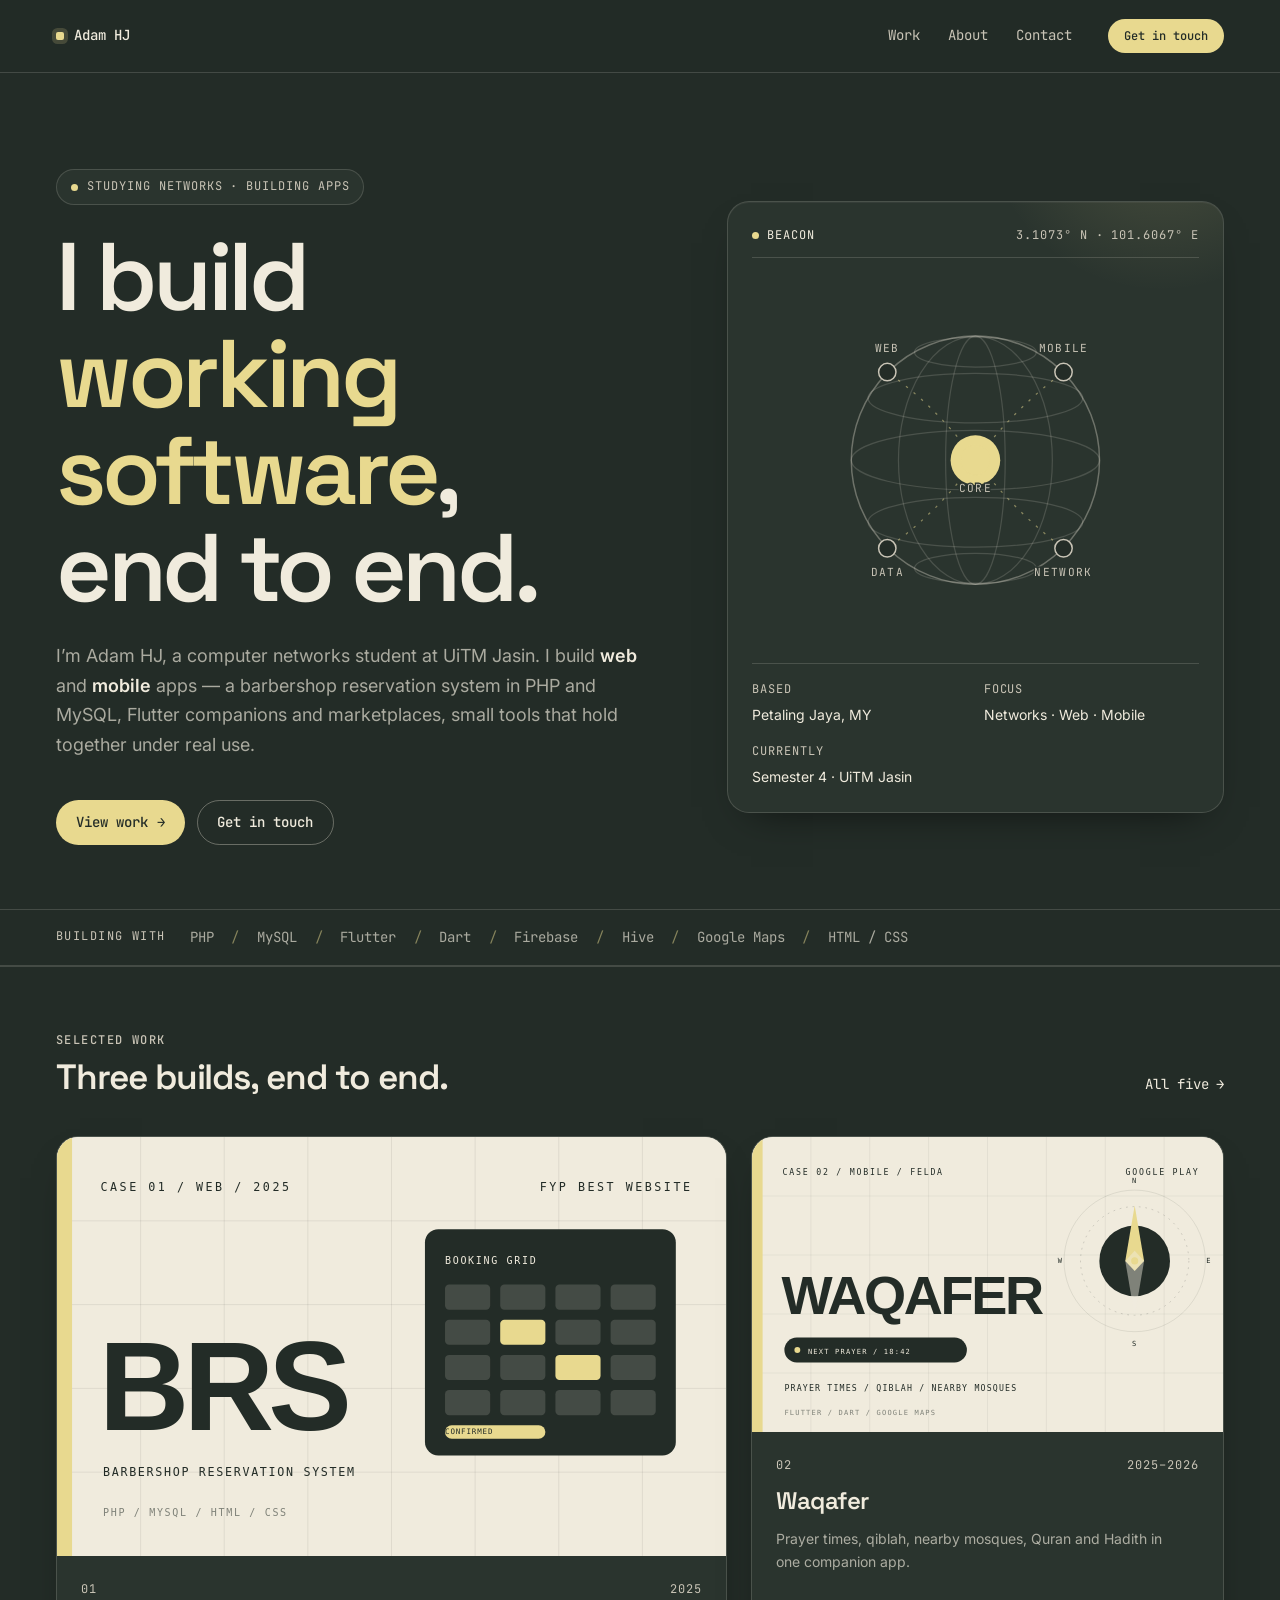
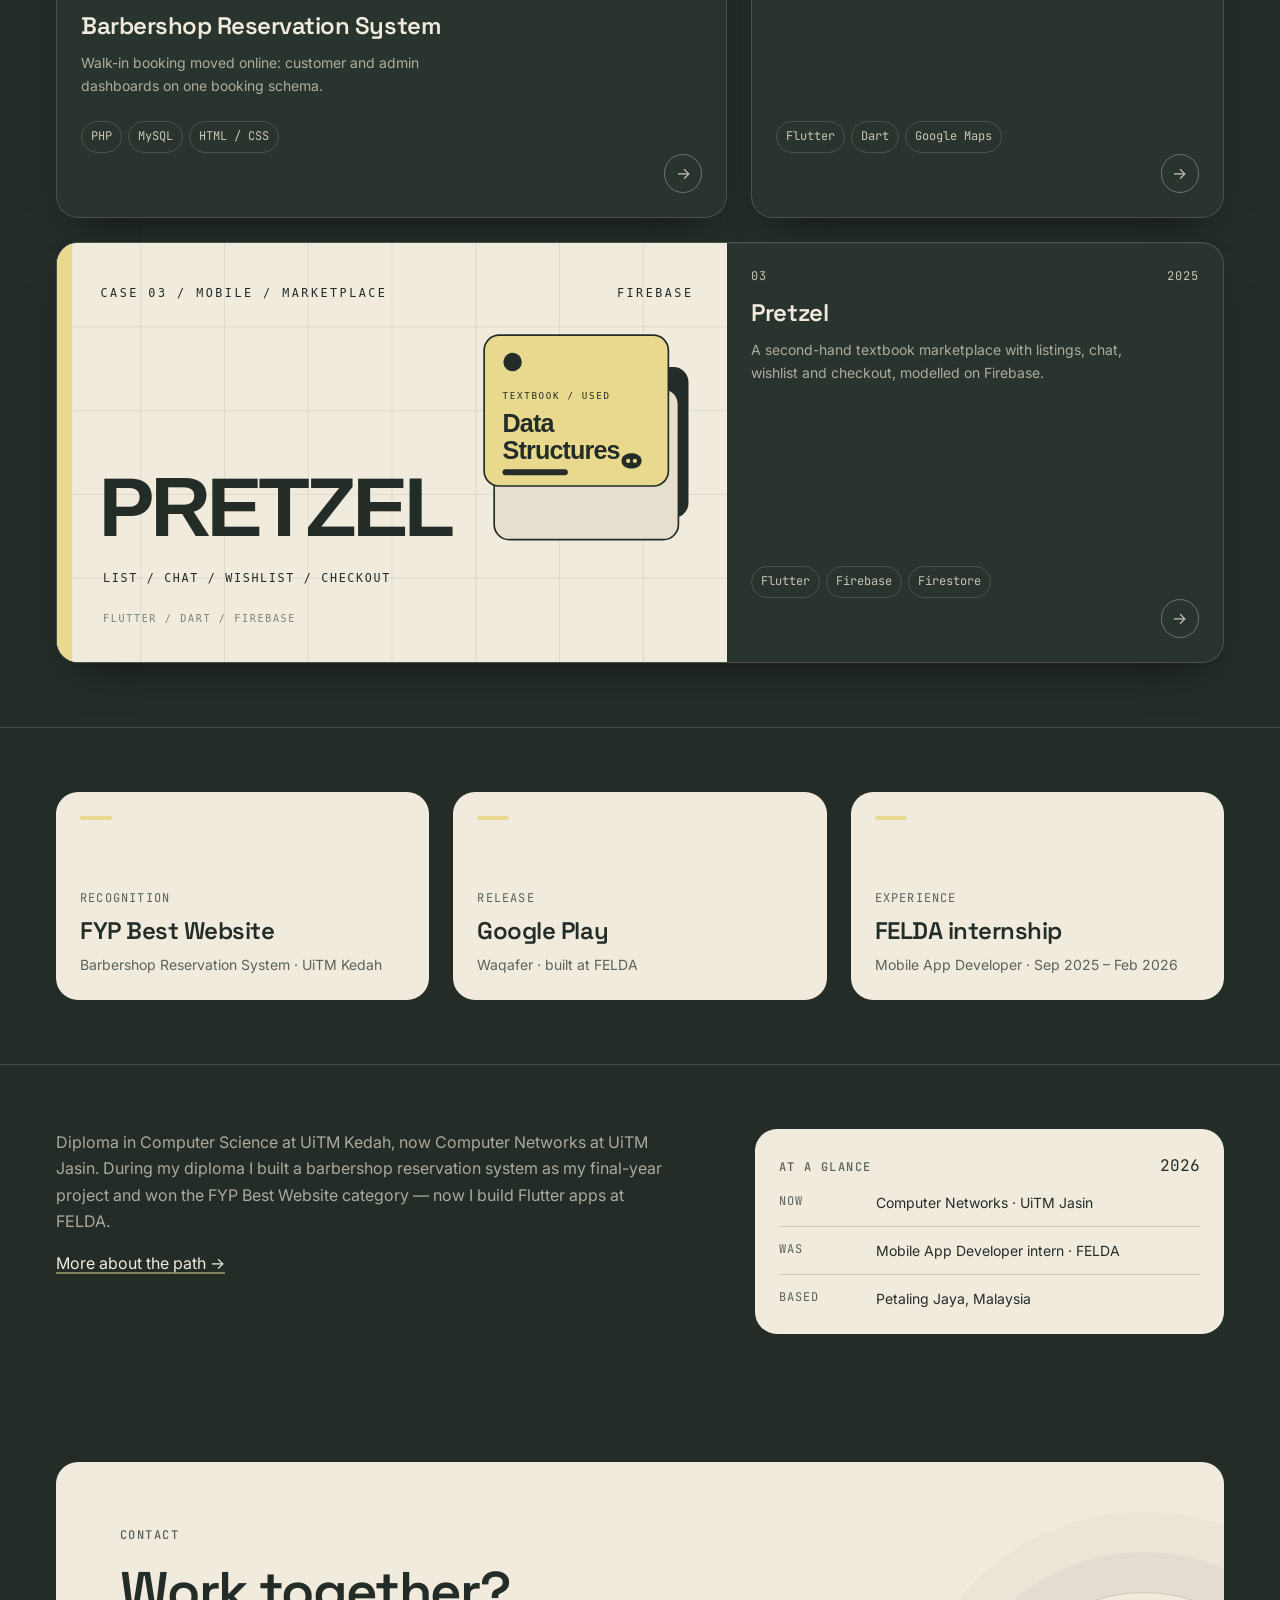
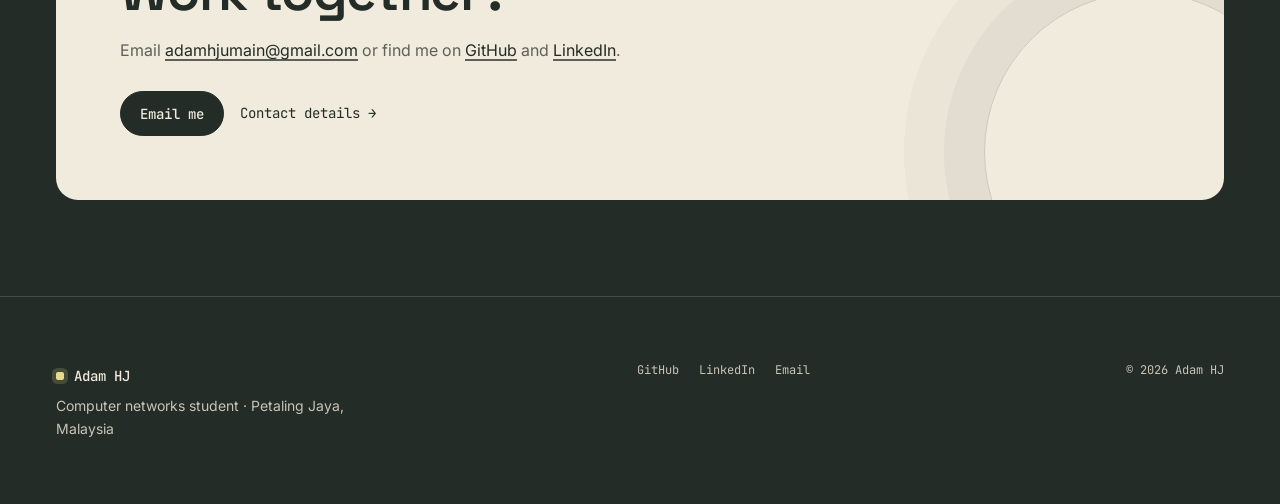
==== commit 7cda7c1c: "Add DryWallet and Jom Order case studies, rename to Adam HJ" ====
--- a/index.html
+++ b/index.html
@@ -5,11 +5,18 @@
     <meta name="viewport" content="width=device-width, initial-scale=1" />
     <meta name="theme-color" content="#232C27" />
     <link rel="icon" href="favicon.svg" type="image/svg+xml" />
-    <title>Adam Harith J — Computer Networks Student</title>
+    <title>Adam HJ — Computer Networks Student</title>
     <meta
       name="description"
-      content="Selected work by Adam Harith J, a computer networks student building web and mobile applications."
+      content="Selected work by Adam HJ, a computer networks student building web and mobile applications."
     />
+    <meta property="og:type" content="website" />
+    <meta property="og:title" content="Adam HJ — Computer Networks Student" />
+    <meta
+      property="og:description"
+      content="Selected work by Adam HJ, a computer networks student building web and mobile applications."
+    />
+    <meta name="twitter:card" content="summary" />
     <script>
       document.documentElement.classList.add("js");
       window.setTimeout(function () {
@@ -30,7 +37,7 @@
 
     <header class="nav">
       <div class="container nav__inner">
-        <a class="wordmark" href="index.html">adam harith j</a>
+        <a class="wordmark" href="index.html">Adam HJ</a>
         <button
           class="nav__toggle"
           type="button"
@@ -64,7 +71,7 @@
           <div data-reveal>
             <p class="status">
               <span class="status__dot" aria-hidden="true"></span>
-              Open to internships — 2026
+              Studying networks · building apps
             </p>
             <h1 class="hero__title">
               I build <span class="hero__mark">working software</span>, end to
@@ -72,7 +79,7 @@
             </h1>
             <div class="hero__lede prose">
               <p>
-                I’m Adam Harith J, a computer networks student at UiTM Jasin. I
+                I’m Adam HJ, a computer networks student at UiTM Jasin. I
                 build <strong>web</strong> and <strong>mobile</strong> apps — a
                 barbershop reservation system in PHP and MySQL, Flutter
                 companions and marketplaces, small tools that hold together
@@ -91,43 +98,45 @@
             <div class="signal__head">
               <span class="signal__live">
                 <span class="status__dot" aria-hidden="true"></span>
-                system online
+                beacon
               </span>
-              <span>MY / 2026</span>
+              <span>3.1073° N · 101.6067° E</span>
             </div>
 
             <svg
               class="signal__map"
               viewBox="0 0 360 300"
               role="img"
-              aria-label="Abstract network diagram connecting web, mobile, data and network nodes"
+              aria-label="Wireframe globe linking web, mobile, data and network nodes around a central core"
             >
-              <g class="ring">
-                <circle cx="180" cy="150" r="112" />
-                <circle cx="180" cy="150" r="76" />
-                <circle cx="180" cy="150" r="40" />
+              <g class="globe">
+                <circle class="globe__sphere" cx="180" cy="150" r="100" />
+                <g class="globe__line">
+                  <ellipse cx="180" cy="150" rx="62" ry="100" />
+                  <ellipse cx="180" cy="150" rx="24" ry="100" />
+                  <ellipse cx="180" cy="150" rx="100" ry="24" />
+                  <ellipse cx="180" cy="100" rx="86.5" ry="20" />
+                  <ellipse cx="180" cy="200" rx="86.5" ry="20" />
+                  <ellipse cx="180" cy="63" rx="49" ry="12" />
+                  <ellipse cx="180" cy="237" rx="49" ry="12" />
+                </g>
               </g>
-              <circle
-                class="ring ring--dashed"
-                cx="180"
-                cy="150"
-                r="94"
-              />
+              <g class="beacon">
+                <circle cx="180" cy="150" r="34" />
+                <circle cx="180" cy="150" r="34" />
+                <circle cx="180" cy="150" r="34" />
+              </g>
               <g class="link">
-                <path d="M180 150 L72 82" />
-                <path d="M180 150 L298 76" />
-                <path d="M180 150 L64 228" />
-                <path d="M180 150 L296 224" />
-                <path d="M180 150 L180 42" />
-                <path d="M180 150 L180 260" />
+                <path d="M180 150 Q150 108 109 79" />
+                <path d="M180 150 Q212 108 251 79" />
+                <path d="M180 150 Q150 192 109 221" />
+                <path d="M180 150 Q212 192 251 221" />
               </g>
               <g class="node">
-                <circle cx="72" cy="82" r="8" />
-                <circle cx="298" cy="76" r="8" />
-                <circle cx="64" cy="228" r="8" />
-                <circle cx="296" cy="224" r="8" />
-                <circle cx="180" cy="42" r="8" />
-                <circle cx="180" cy="260" r="8" />
+                <circle cx="109" cy="79" r="7" />
+                <circle cx="251" cy="79" r="7" />
+                <circle cx="109" cy="221" r="7" />
+                <circle cx="251" cy="221" r="7" />
               </g>
               <circle
                 class="node node--ring"
@@ -136,13 +145,13 @@
                 r="20"
                 stroke="none"
               />
-              <circle class="node node--core" cx="180" cy="150" r="13" />
+              <circle class="node node--core" cx="180" cy="150" r="12" />
               <g>
-                <text x="72" y="62" text-anchor="middle">WEB</text>
-                <text x="298" y="56" text-anchor="middle">MOBILE</text>
-                <text x="64" y="252" text-anchor="middle">DATA</text>
-                <text x="296" y="248" text-anchor="middle">NETWORK</text>
-                <text x="180" y="26" text-anchor="middle">CORE</text>
+                <text x="109" y="63" text-anchor="middle">WEB</text>
+                <text x="251" y="63" text-anchor="middle">MOBILE</text>
+                <text x="109" y="243" text-anchor="middle">DATA</text>
+                <text x="251" y="243" text-anchor="middle">NETWORK</text>
+                <text x="180" y="176" text-anchor="middle">CORE</text>
               </g>
             </svg>
 
@@ -154,6 +163,10 @@
               <div>
                 <dt>Focus</dt>
                 <dd>Networks · Web · Mobile</dd>
+              </div>
+              <div>
+                <dt>Currently</dt>
+                <dd>Semester 4 · UiTM Jasin</dd>
               </div>
             </dl>
           </aside>
@@ -380,7 +393,7 @@
     <footer class="foot">
       <div class="container foot__inner">
         <div class="foot__brand">
-          <span class="wordmark">adam harith j</span>
+          <span class="wordmark">Adam HJ</span>
           <p>Computer networks student · Petaling Jaya, Malaysia</p>
         </div>
         <nav class="foot__links" aria-label="Footer">
@@ -392,7 +405,7 @@
           >
           <a class="foot__link" href="contact.html">Email</a>
         </nav>
-        <p class="foot__meta">© <span data-year>2026</span> Adam Harith J</p>
+        <p class="foot__meta">© <span data-year>2026</span> Adam HJ</p>
       </div>
     </footer>
 
--- a/css/styles.css
+++ b/css/styles.css
@@ -493,24 +493,45 @@
   margin-block: var(--space-md);
 }
 
-.signal__map .ring {
+.signal__map .globe__sphere {
+  fill: none;
+  stroke: var(--color-line-strong);
+  stroke-width: 1.2;
+}
+
+.signal__map .globe__line {
   fill: none;
   stroke: var(--color-line);
   stroke-width: 1;
-}
-
-.signal__map .ring--dashed {
-  stroke: var(--color-line-strong);
-  stroke-dasharray: 3 7;
-  transform-box: fill-box;
-  transform-origin: center;
-  animation: spin 52s linear infinite;
 }
 
 .signal__map .link {
   fill: none;
   stroke: var(--color-yellow-line);
   stroke-width: 1;
+}
+
+.signal__map .link path {
+  stroke-dasharray: 2 6;
+  animation: flow 4s linear infinite;
+}
+
+.signal__map .beacon circle {
+  fill: none;
+  stroke: var(--color-yellow-line);
+  stroke-width: 1;
+  opacity: 0;
+  transform-box: fill-box;
+  transform-origin: center;
+  animation: broadcast 4.2s var(--ease-out) infinite;
+}
+
+.signal__map .beacon circle:nth-child(2) {
+  animation-delay: 1.4s;
+}
+
+.signal__map .beacon circle:nth-child(3) {
+  animation-delay: 2.8s;
 }
 
 .signal__map .node {
@@ -537,6 +558,9 @@
   font-size: 9px;
   letter-spacing: 0.12em;
   fill: var(--color-bone-muted);
+  paint-order: stroke;
+  stroke: var(--color-ground-2);
+  stroke-width: 2px;
 }
 
 .signal__meta {
@@ -546,6 +570,10 @@
   gap: var(--space-md);
   padding-top: var(--space-md);
   border-top: 1px solid var(--color-line);
+}
+
+.signal__meta div:nth-child(3) {
+  grid-column: 1 / -1;
 }
 
 .signal__meta dt {
@@ -1377,9 +1405,23 @@
   }
 }
 
-@keyframes spin {
+@keyframes flow {
   to {
-    transform: rotate(360deg);
+    stroke-dashoffset: -16;
+  }
+}
+
+@keyframes broadcast {
+  0% {
+    opacity: 0.7;
+    transform: scale(0.35);
+  }
+  70% {
+    opacity: 0;
+  }
+  100% {
+    opacity: 0;
+    transform: scale(1.9);
   }
 }
 
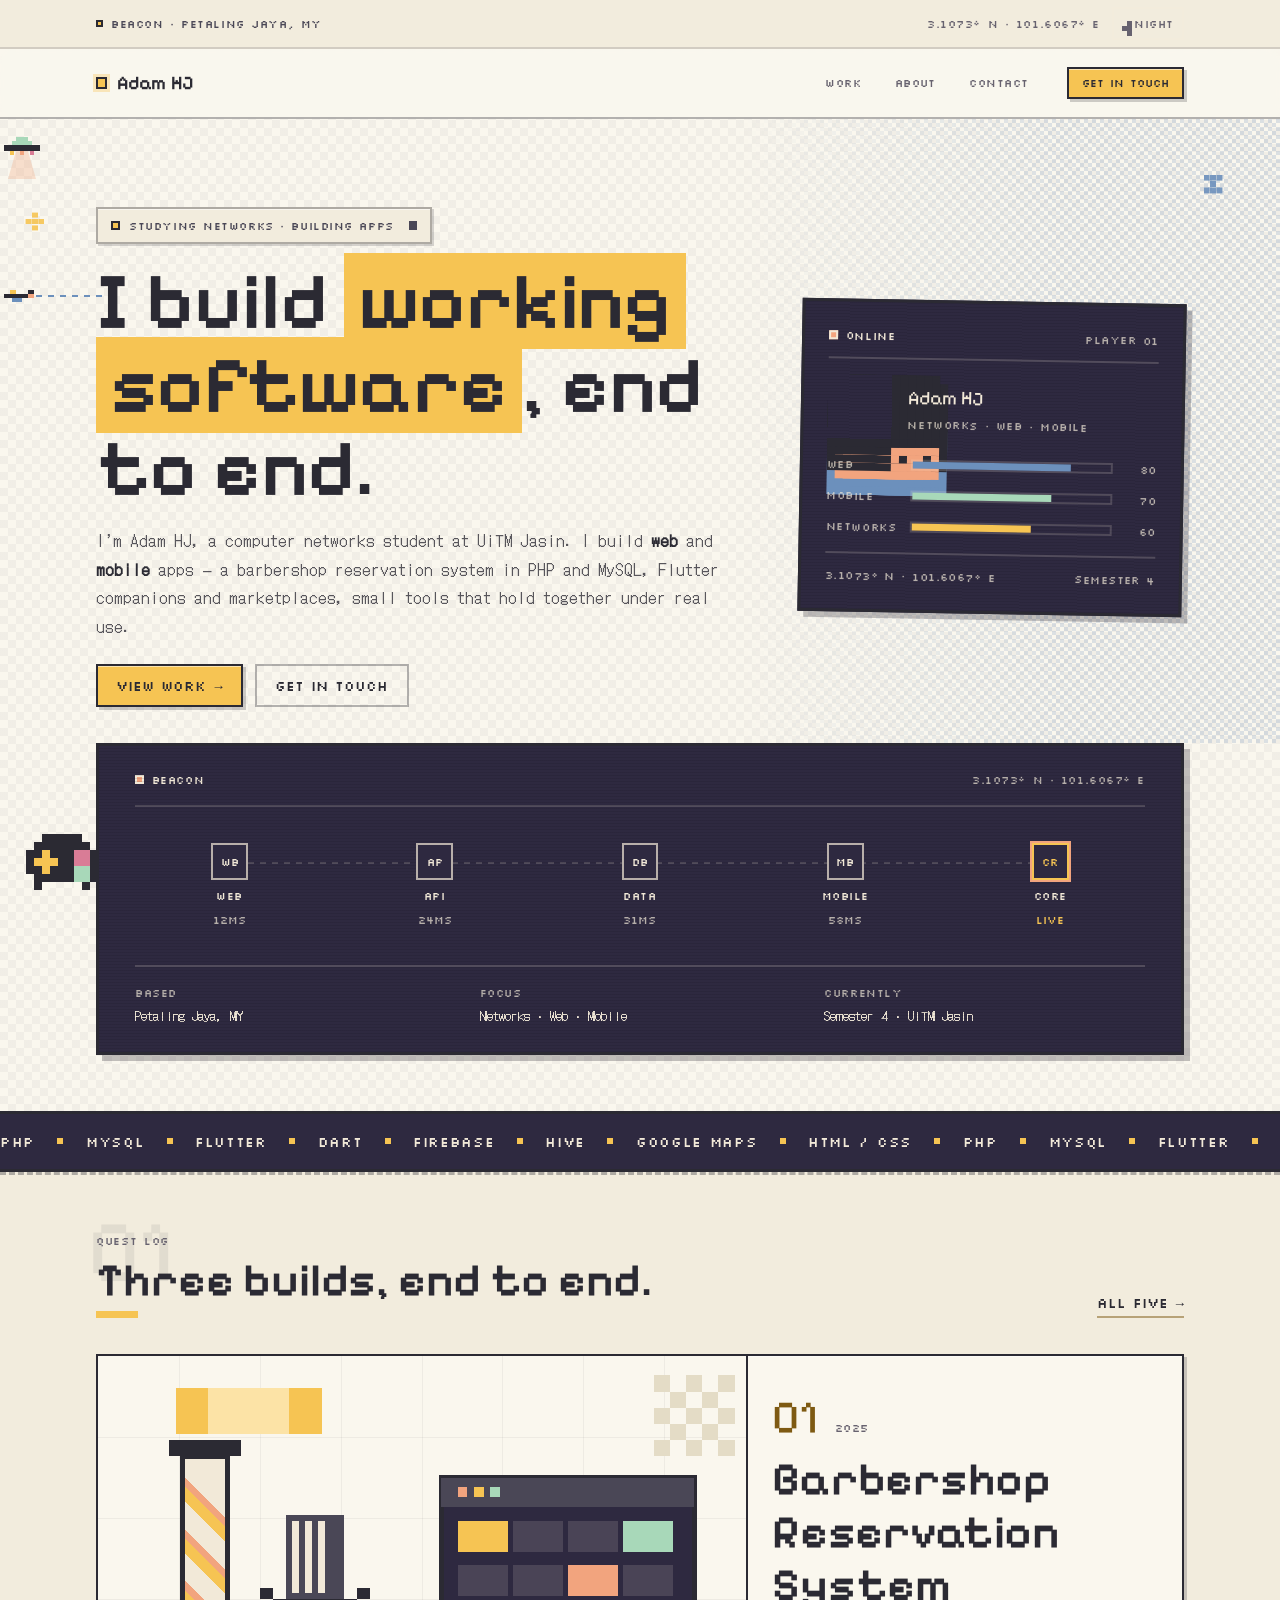
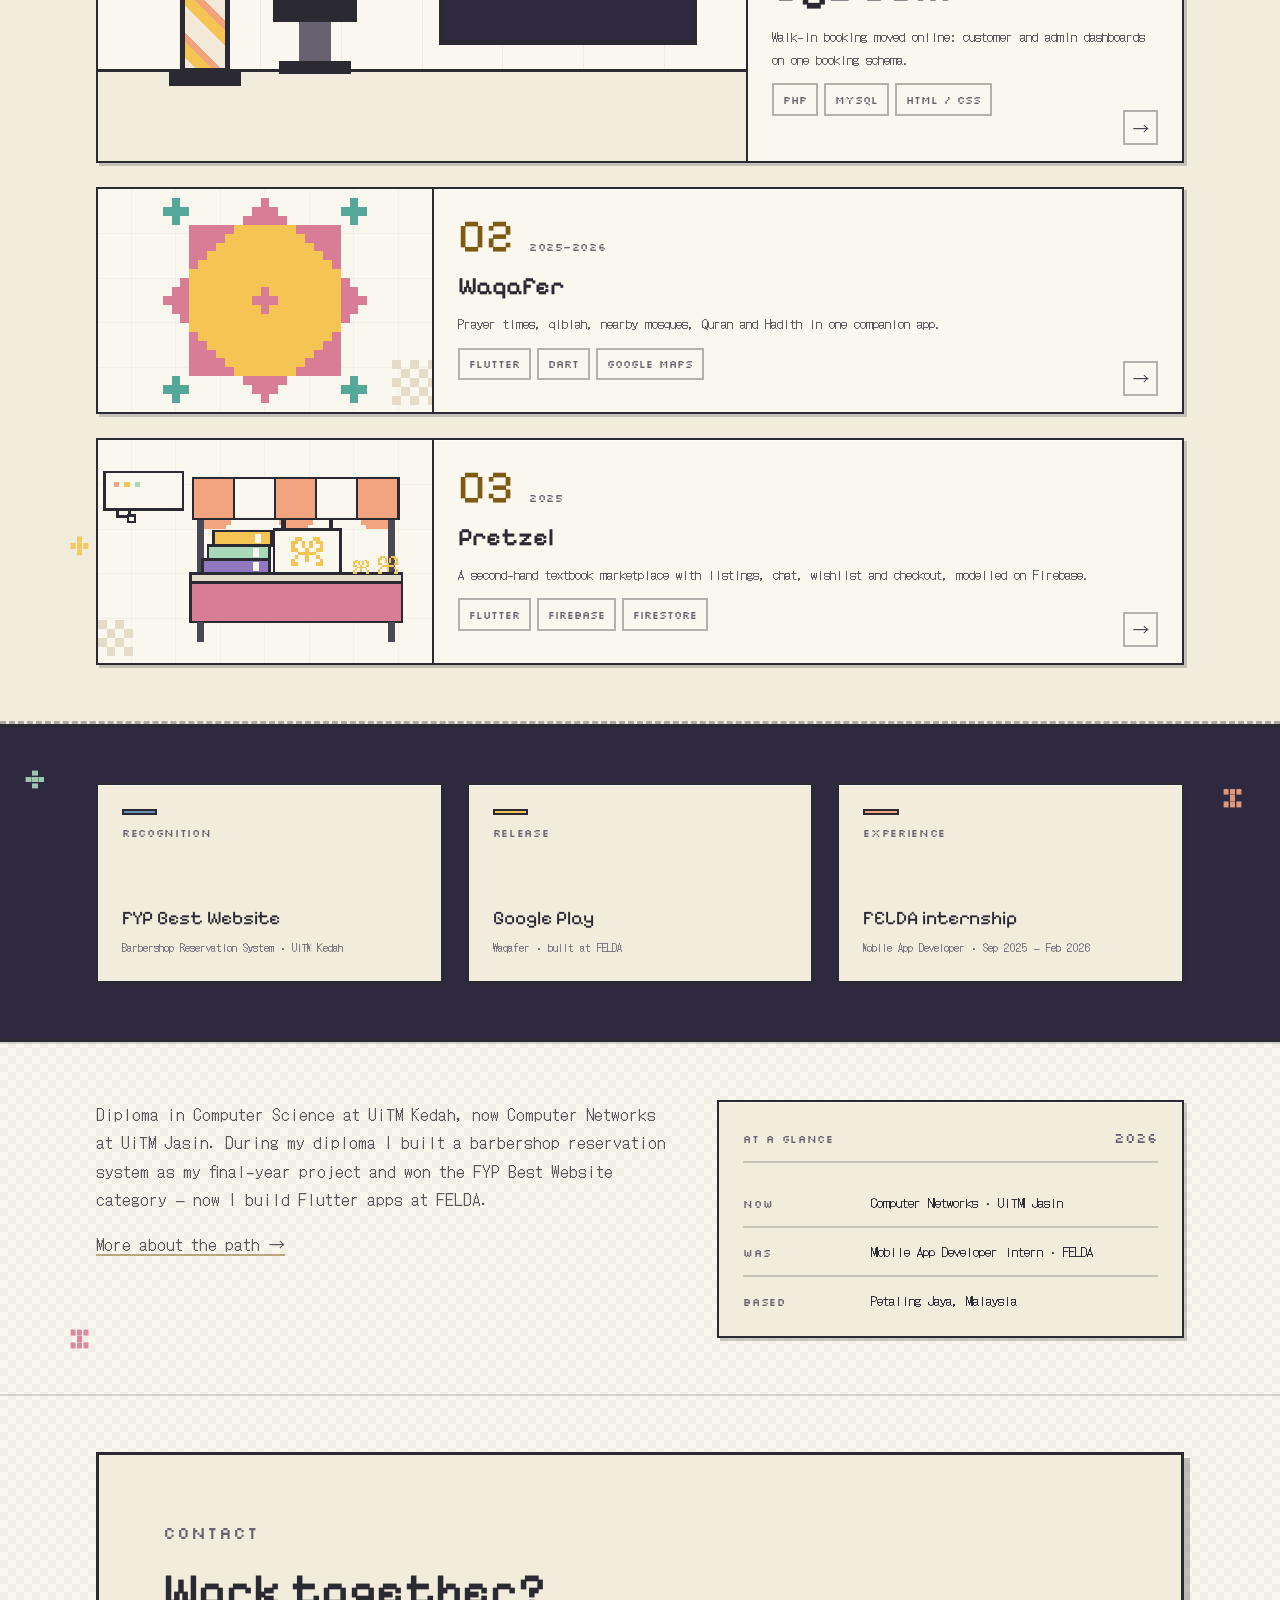
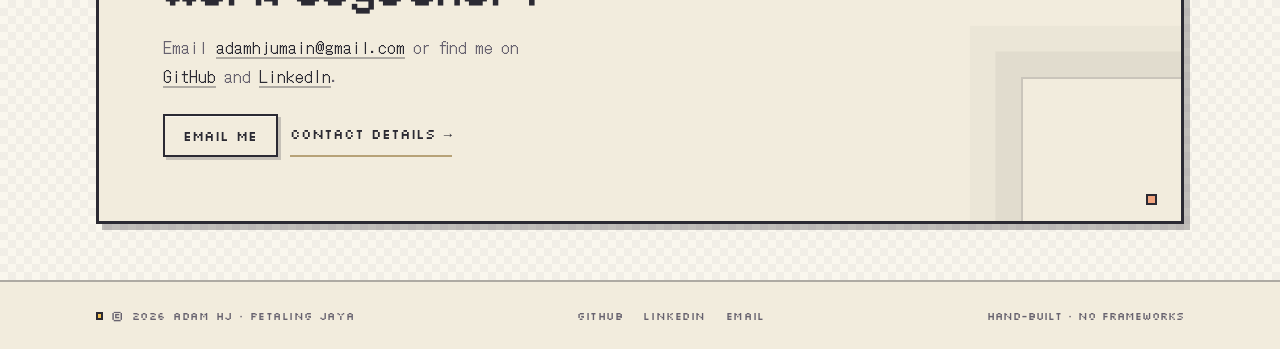
==== commit daa0ed77: "overall new look pixelated theme" ====
--- a/index.html
+++ b/index.html
@@ -3,7 +3,7 @@
   <head>
     <meta charset="UTF-8" />
     <meta name="viewport" content="width=device-width, initial-scale=1" />
-    <meta name="theme-color" content="#232C27" />
+    <meta name="theme-color" content="#FAF7EE" />
     <link rel="icon" href="favicon.svg" type="image/svg+xml" />
     <title>Adam HJ — Computer Networks Student</title>
     <meta
@@ -18,6 +18,13 @@
     />
     <meta name="twitter:card" content="summary" />
     <script>
+      try {
+        if (localStorage.getItem("ahj:theme") === "night") {
+          document.documentElement.dataset.theme = "night";
+          var themeMeta = document.querySelector('meta[name="theme-color"]');
+          if (themeMeta) themeMeta.setAttribute("content", "#211E2E");
+        }
+      } catch (error) {}
       document.documentElement.classList.add("js");
       window.setTimeout(function () {
         if (!window.__siteReady) document.documentElement.classList.remove("js");
@@ -26,7 +33,7 @@
     <link rel="preconnect" href="https://fonts.googleapis.com" />
     <link rel="preconnect" href="https://fonts.gstatic.com" crossorigin />
     <link
-      href="https://fonts.googleapis.com/css2?family=Inter:wght@400;500;600&family=JetBrains+Mono:wght@400;500&family=Space+Grotesk:wght@500;600;700&display=swap"
+      href="https://fonts.googleapis.com/css2?family=DotGothic16&family=Pixelify+Sans:wght@500;600;700&family=Silkscreen:wght@400;700&display=swap"
       rel="stylesheet"
     />
     <link rel="stylesheet" href="css/tokens.css" />
@@ -34,6 +41,29 @@
   </head>
   <body>
     <a class="skip-link" href="#main">Skip to content</a>
+
+    <div class="hud">
+      <div class="container hud__inner">
+        <span class="hud__live">
+          <span class="status__dot" aria-hidden="true"></span>
+          Beacon · Petaling Jaya, MY
+        </span>
+        <span class="hud__end">
+          <span>3.1073° N · 101.6067° E</span>
+          <button
+            class="theme-toggle"
+            type="button"
+            title="Toggle dark mode"
+            aria-pressed="false"
+            aria-label="Switch to night mode"
+          >
+            <span class="theme-toggle__sun" aria-hidden="true"></span>
+            <span class="theme-toggle__moon" aria-hidden="true"></span>
+            <span class="theme-toggle__label" aria-hidden="true"></span>
+          </button>
+        </span>
+      </div>
+    </div>
 
     <header class="nav">
       <div class="container nav__inner">
@@ -58,6 +88,17 @@
               <li><a class="nav__link" href="contact.html">Contact</a></li>
             </ul>
           </nav>
+          <button
+            class="theme-toggle theme-toggle--nav"
+            type="button"
+            title="Toggle dark mode"
+            aria-pressed="false"
+            aria-label="Switch to night mode"
+          >
+            <span class="theme-toggle__sun" aria-hidden="true"></span>
+            <span class="theme-toggle__moon" aria-hidden="true"></span>
+            <span class="theme-toggle__label" aria-hidden="true"></span>
+          </button>
           <a class="btn btn--accent btn--sm nav__cta" href="contact.html">
             Get in touch
           </a>
@@ -67,11 +108,14 @@
 
     <main id="main">
       <section class="hero">
+        <span class="doodle doodle--star doodle--a" aria-hidden="true"></span>
+        <span class="doodle doodle--diamond doodle--b doodle--sky" aria-hidden="true"></span>
         <div class="container hero__grid">
-          <div data-reveal>
+          <div class="hero__intro" data-reveal>
             <p class="status">
               <span class="status__dot" aria-hidden="true"></span>
-              Studying networks · building apps
+              <span class="status__text">Studying networks · building apps</span>
+              <span class="status__caret" aria-hidden="true"></span>
             </p>
             <h1 class="hero__title">
               I build <span class="hero__mark">working software</span>, end to
@@ -94,68 +138,90 @@
             </div>
           </div>
 
-          <aside class="signal" data-reveal aria-label="Network overview">
-            <div class="signal__head">
-              <span class="signal__live">
+          <aside class="player" data-reveal aria-label="Player card">
+            <div class="player__head">
+              <span class="player__live">
+                <span class="status__dot" aria-hidden="true"></span>
+                online
+              </span>
+              <span>Player 01</span>
+            </div>
+            <div class="player__id">
+              <span class="player__avatar" aria-hidden="true"></span>
+              <div>
+                <p class="player__name">Adam HJ</p>
+                <p class="player__tag">Networks · Web · Mobile</p>
+              </div>
+            </div>
+            <ul class="player__bars">
+              <li>
+                <span class="player__bar-label">Web</span>
+                <span class="player__bar"
+                  ><span class="player__bar-fill" style="width: 80%"></span
+                ></span>
+                <span class="player__bar-value">80</span>
+              </li>
+              <li>
+                <span class="player__bar-label">Mobile</span>
+                <span class="player__bar"
+                  ><span class="player__bar-fill" style="width: 70%"></span
+                ></span>
+                <span class="player__bar-value">70</span>
+              </li>
+              <li>
+                <span class="player__bar-label">Networks</span>
+                <span class="player__bar"
+                  ><span class="player__bar-fill" style="width: 60%"></span
+                ></span>
+                <span class="player__bar-value">60</span>
+              </li>
+            </ul>
+            <p class="player__foot">
+              3.1073° N · 101.6067° E
+              <span>Semester 4</span>
+            </p>
+          </aside>
+        </div>
+      </section>
+
+      <section class="board" aria-label="Network overview">
+        <div class="container">
+          <div class="board__panel" data-reveal>
+            <div class="board__head">
+              <span class="board__live">
                 <span class="status__dot" aria-hidden="true"></span>
                 beacon
               </span>
               <span>3.1073° N · 101.6067° E</span>
             </div>
-
-            <svg
-              class="signal__map"
-              viewBox="0 0 360 300"
-              role="img"
-              aria-label="Wireframe globe linking web, mobile, data and network nodes around a central core"
-            >
-              <g class="globe">
-                <circle class="globe__sphere" cx="180" cy="150" r="100" />
-                <g class="globe__line">
-                  <ellipse cx="180" cy="150" rx="62" ry="100" />
-                  <ellipse cx="180" cy="150" rx="24" ry="100" />
-                  <ellipse cx="180" cy="150" rx="100" ry="24" />
-                  <ellipse cx="180" cy="100" rx="86.5" ry="20" />
-                  <ellipse cx="180" cy="200" rx="86.5" ry="20" />
-                  <ellipse cx="180" cy="63" rx="49" ry="12" />
-                  <ellipse cx="180" cy="237" rx="49" ry="12" />
-                </g>
-              </g>
-              <g class="beacon">
-                <circle cx="180" cy="150" r="34" />
-                <circle cx="180" cy="150" r="34" />
-                <circle cx="180" cy="150" r="34" />
-              </g>
-              <g class="link">
-                <path d="M180 150 Q150 108 109 79" />
-                <path d="M180 150 Q212 108 251 79" />
-                <path d="M180 150 Q150 192 109 221" />
-                <path d="M180 150 Q212 192 251 221" />
-              </g>
-              <g class="node">
-                <circle cx="109" cy="79" r="7" />
-                <circle cx="251" cy="79" r="7" />
-                <circle cx="109" cy="221" r="7" />
-                <circle cx="251" cy="221" r="7" />
-              </g>
-              <circle
-                class="node node--ring"
-                cx="180"
-                cy="150"
-                r="20"
-                stroke="none"
-              />
-              <circle class="node node--core" cx="180" cy="150" r="12" />
-              <g>
-                <text x="109" y="63" text-anchor="middle">WEB</text>
-                <text x="251" y="63" text-anchor="middle">MOBILE</text>
-                <text x="109" y="243" text-anchor="middle">DATA</text>
-                <text x="251" y="243" text-anchor="middle">NETWORK</text>
-                <text x="180" y="176" text-anchor="middle">CORE</text>
-              </g>
-            </svg>
-
-            <dl class="signal__meta">
+            <ol class="board__route">
+              <li class="board__node">
+                <span class="board__icon" aria-hidden="true">WB</span>
+                <span class="board__name">Web</span>
+                <span class="board__ping">12ms</span>
+              </li>
+              <li class="board__node">
+                <span class="board__icon" aria-hidden="true">AP</span>
+                <span class="board__name">API</span>
+                <span class="board__ping">24ms</span>
+              </li>
+              <li class="board__node">
+                <span class="board__icon" aria-hidden="true">DB</span>
+                <span class="board__name">Data</span>
+                <span class="board__ping">31ms</span>
+              </li>
+              <li class="board__node">
+                <span class="board__icon" aria-hidden="true">MB</span>
+                <span class="board__name">Mobile</span>
+                <span class="board__ping">58ms</span>
+              </li>
+              <li class="board__node board__node--core">
+                <span class="board__icon" aria-hidden="true">CR</span>
+                <span class="board__name">Core</span>
+                <span class="board__ping">live</span>
+              </li>
+            </ol>
+            <dl class="board__meta">
               <div>
                 <dt>Based</dt>
                 <dd>Petaling Jaya, MY</dd>
@@ -169,13 +235,12 @@
                 <dd>Semester 4 · UiTM Jasin</dd>
               </div>
             </dl>
-          </aside>
-        </div>
-      </section>
-
-      <section class="strip">
-        <div class="container strip__inner">
-          <span class="strip__label">Building with</span>
+          </div>
+        </div>
+      </section>
+
+      <section class="strip" aria-label="Building with">
+        <div class="strip__track">
           <ul class="strip__list">
             <li>PHP</li>
             <li>MySQL</li>
@@ -186,14 +251,25 @@
             <li>Google Maps</li>
             <li>HTML / CSS</li>
           </ul>
-        </div>
-      </section>
-
-      <section class="section" id="work">
+          <ul class="strip__list" aria-hidden="true">
+            <li>PHP</li>
+            <li>MySQL</li>
+            <li>Flutter</li>
+            <li>Dart</li>
+            <li>Firebase</li>
+            <li>Hive</li>
+            <li>Google Maps</li>
+            <li>HTML / CSS</li>
+          </ul>
+        </div>
+      </section>
+
+      <section class="section section--band" id="work">
+        <span class="doodle doodle--star doodle--c" aria-hidden="true"></span>
         <div class="container">
-          <div class="section__head" data-reveal>
+          <div class="section__head" data-reveal data-no="01">
             <div>
-              <p class="eyebrow">Selected work</p>
+              <p class="eyebrow">Quest log</p>
               <h2 class="section__title">Three builds, end to end.</h2>
             </div>
             <a class="link-arrow" href="projects.html">
@@ -201,104 +277,106 @@
             </a>
           </div>
 
-          <div class="cards cards--featured" data-reveal>
-            <article class="card">
-              <div class="card__media">
-                <img
-                  src="assets/work/brs.svg"
-                  alt="Placeholder artwork for the Barbershop Reservation System"
-                  width="800"
-                  height="500"
-                  loading="lazy"
-                />
-              </div>
-              <div class="card__body">
-                <div class="card__top">
-                  <span class="card__index">01</span>
-                  <span class="card__year">2025</span>
-                </div>
-                <h3 class="card__title">
-                  <a href="work/brs.html">Barbershop Reservation System</a>
-                </h3>
-                <p class="card__desc">
-                  Walk-in booking moved online: customer and admin dashboards
+          <div class="quests" data-reveal>
+            <article class="quest quest--banner">
+            <div class="quest__media">
+              <img
+                src="assets/work/brs.svg"
+                alt="Pixel-art cover: barber pole, chair and booking grid screen"
+                width="800"
+                height="500"
+                loading="lazy"
+              />
+            </div>
+            <div class="quest__body">
+              <div class="quest__top">
+                <span class="quest__no">01</span>
+                <span>2025</span>
+              </div>
+              <h3 class="quest__title">
+                <a href="work/brs.html">Barbershop Reservation System</a>
+              </h3>
+              <p class="quest__desc">
+                Walk-in booking moved online: customer and admin dashboards
                   on one booking schema.
-                </p>
-                <ul class="card__tags">
+              </p>
+              <ul class="chips">
                   <li>PHP</li>
                   <li>MySQL</li>
                   <li>HTML / CSS</li>
-                </ul>
-                <span class="card__arrow" aria-hidden="true">→</span>
-              </div>
-            </article>
-
-            <article class="card">
-              <div class="card__media">
-                <img
-                  src="assets/work/waqafer.svg"
-                  alt="Placeholder artwork for Waqafer"
-                  width="800"
-                  height="500"
-                  loading="lazy"
-                />
-              </div>
-              <div class="card__body">
-                <div class="card__top">
-                  <span class="card__index">02</span>
-                  <span class="card__year">2025–2026</span>
-                </div>
-                <h3 class="card__title">
-                  <a href="work/waqafer.html">Waqafer</a>
-                </h3>
-                <p class="card__desc">
-                  Prayer times, qiblah, nearby mosques, Quran and Hadith in one
+              </ul>
+            </div>
+            <span class="quest__arrow" aria-hidden="true">→</span>
+          </article>
+
+            <article class="quest">
+            <div class="quest__media">
+              <img
+                src="assets/work/waqafer.svg"
+                alt="Pixel-art cover: Islamic geometric star pattern"
+                width="800"
+                height="500"
+                loading="lazy"
+              />
+            </div>
+            <div class="quest__body">
+              <div class="quest__top">
+                <span class="quest__no">02</span>
+                <span>2025–2026</span>
+              </div>
+              <h3 class="quest__title">
+                <a href="work/waqafer.html">Waqafer</a>
+              </h3>
+              <p class="quest__desc">
+                Prayer times, qiblah, nearby mosques, Quran and Hadith in one
                   companion app.
-                </p>
-                <ul class="card__tags">
+              </p>
+              <ul class="chips">
                   <li>Flutter</li>
                   <li>Dart</li>
                   <li>Google Maps</li>
-                </ul>
-                <span class="card__arrow" aria-hidden="true">→</span>
-              </div>
-            </article>
-
-            <article class="card card--wide">
-              <div class="card__media">
-                <img
-                  src="assets/work/pretzel.svg"
-                  alt="Placeholder artwork for Pretzel"
-                  width="800"
-                  height="500"
-                  loading="lazy"
-                />
-              </div>
-              <div class="card__body">
-                <div class="card__top">
-                  <span class="card__index">03</span>
-                  <span class="card__year">2025</span>
-                </div>
-                <h3 class="card__title">
-                  <a href="work/pretzel.html">Pretzel</a>
-                </h3>
-                <p class="card__desc">
-                  A second-hand textbook marketplace with listings, chat,
+              </ul>
+            </div>
+            <span class="quest__arrow" aria-hidden="true">→</span>
+          </article>
+
+            <article class="quest">
+            <div class="quest__media">
+              <img
+                src="assets/work/pretzel.svg"
+                alt="Pixel-art cover: market stall with a striped awning, stacked books and a hanging pretzel sign"
+                width="800"
+                height="500"
+                loading="lazy"
+              />
+            </div>
+            <div class="quest__body">
+              <div class="quest__top">
+                <span class="quest__no">03</span>
+                <span>2025</span>
+              </div>
+              <h3 class="quest__title">
+                <a href="work/pretzel.html">Pretzel</a>
+              </h3>
+              <p class="quest__desc">
+                A second-hand textbook marketplace with listings, chat,
                   wishlist and checkout, modelled on Firebase.
-                </p>
-                <ul class="card__tags">
+              </p>
+              <ul class="chips">
                   <li>Flutter</li>
                   <li>Firebase</li>
                   <li>Firestore</li>
-                </ul>
-                <span class="card__arrow" aria-hidden="true">→</span>
-              </div>
-            </article>
-          </div>
-        </div>
-      </section>
-
-      <section class="section">
+              </ul>
+            </div>
+            <span class="quest__arrow" aria-hidden="true">→</span>
+          </article>
+          </div>
+        </div>
+      </section>
+
+      <section class="section section--screen">
+        <span class="doodle doodle--star doodle--a doodle--mint" aria-hidden="true"></span>
+        <span class="doodle doodle--diamond doodle--d doodle--peach" aria-hidden="true"></span>
         <div class="container">
           <div class="stats" data-reveal>
             <article class="stat">
@@ -324,10 +402,26 @@
               </p>
             </article>
           </div>
+
+          <div class="gh" hidden>
+            <div class="gh__head">
+              <span class="board__live">
+                <span class="status__dot" aria-hidden="true"></span>
+                activity monitor
+              </span>
+              <span>push events · last 12 weeks</span>
+            </div>
+            <div
+              class="gh__grid"
+              role="img"
+              aria-label="GitHub push activity loading"
+            ></div>
+          </div>
         </div>
       </section>
 
       <section class="section">
+        <span class="doodle doodle--diamond doodle--c doodle--rose" aria-hidden="true"></span>
         <div class="container split">
           <div class="prose" data-reveal>
             <p>
@@ -372,8 +466,17 @@
               Email
               <a href="mailto:adamhjumain@gmail.com">adamhjumain@gmail.com</a>
               or find me on
-              <a href="https://github.com/adamnymy">GitHub</a> and
-              <a href="https://my.linkedin.com/in/adam-harith-jumain-287547369"
+              <a
+                href="https://github.com/adamnymy"
+                target="_blank"
+                rel="noopener"
+                >GitHub</a
+              >
+              and
+              <a
+                href="https://my.linkedin.com/in/adam-harith-jumain-287547369"
+                target="_blank"
+                rel="noopener"
                 >LinkedIn</a
               >.
             </p>
@@ -390,22 +493,30 @@
       </section>
     </main>
 
-    <footer class="foot">
+        <footer class="foot">
       <div class="container foot__inner">
-        <div class="foot__brand">
-          <span class="wordmark">Adam HJ</span>
-          <p>Computer networks student · Petaling Jaya, Malaysia</p>
-        </div>
+        <p class="foot__status">
+          <span class="status__dot" aria-hidden="true"></span>
+          © <span data-year>2026</span> Adam HJ · Petaling Jaya
+        </p>
         <nav class="foot__links" aria-label="Footer">
-          <a class="foot__link" href="https://github.com/adamnymy">GitHub</a>
+          <a
+            class="foot__link"
+            href="https://github.com/adamnymy"
+            target="_blank"
+            rel="noopener"
+            >GitHub</a
+          >
           <a
             class="foot__link"
             href="https://my.linkedin.com/in/adam-harith-jumain-287547369"
+            target="_blank"
+            rel="noopener"
             >LinkedIn</a
           >
           <a class="foot__link" href="contact.html">Email</a>
         </nav>
-        <p class="foot__meta">© <span data-year>2026</span> Adam HJ</p>
+        <p class="foot__meta">Hand-built · no frameworks</p>
       </div>
     </footer>
 
--- a/css/tokens.css
+++ b/css/tokens.css
@@ -1,76 +1,239 @@
+/* ==========================================================================
+   Design tokens — cozy "Cloud" pixel theme
+
+   Single source of truth for color, type, space, borders, shadows, motion and
+   pixel patterns. Components reference semantic tokens only — raw hex values
+   live here and nowhere else.
+
+   Theme model: warm day palette on :root, warm plum night palette on
+   :root[data-theme="night"].
+   ========================================================================== */
+
 :root {
-  color-scheme: dark;
-
-  /* 60% — dark grey-green ground */
-  --color-ground: #232c27;
-  --color-ground-2: #2a342e;
-  --color-ground-3: #323d36;
-  --color-ground-glass: rgba(35, 44, 39, 0.88);
-  --color-ground-soft: rgba(35, 44, 39, 0.04);
-  --color-ground-faint: rgba(35, 44, 39, 0.03);
-  --color-overlay: rgba(17, 22, 19, 0.72);
-
-  /* 30% — soft bone white */
-  --color-bone: #f0ebdd;
-  --color-bone-2: #e6dfcd;
-  --color-bone-muted: #c9c4b6;
-  --color-bone-soft: rgba(240, 235, 221, 0.66);
-  --color-line: rgba(240, 235, 221, 0.16);
-  --color-line-strong: rgba(240, 235, 221, 0.34);
-  --color-on-bone: #232c27;
-  --color-on-bone-muted: rgba(35, 44, 39, 0.72);
-  --color-line-on-bone: rgba(35, 44, 39, 0.18);
-
-  /* 10% — soft yellow accent */
-  --color-yellow: #e8d98f;
-  --color-yellow-2: #f1e6ad;
-  --color-yellow-ink: #232c27;
-  --color-yellow-soft: rgba(232, 217, 143, 0.18);
-  --color-yellow-line: rgba(232, 217, 143, 0.5);
-
-  --font-display: "Space Grotesk", ui-sans-serif, system-ui, -apple-system,
+  color-scheme: light;
+
+  /* ------------------------------------------------------------------
+     Raw palette — day (warm cloud)
+     ------------------------------------------------------------------ */
+  --cloud-0: #faf7ee;
+  --cloud-1: #f2ecdd;
+  --cloud-2: #e4dcc6;
+  --sky-1: #b7cce6;
+  --sky-2: #8fb0d6;
+  --sky-3: #6c90bc;
+  --sky-4: #4a6e9e;
+  --ink-0: #2b2a33;
+  --ink-1: #4a4756;
+  --ink-2: #67626f;
+  --sun-0: #f6c453;
+  --sun-1: #fce3a6;
+  --sun-2: #7e5a12;
+  --peach-0: #f2a47e;
+  --mint-0: #a8d8b9;
+  --violet-1: #cbb9e8;
+  --violet-2: #8f78c0;
+  --rose-1: #f7cdd6;
+  --rose-2: #d97c96;
+  --teal-1: #aadfd8;
+  --teal-2: #55a79a;
+  --screen-0: #2e2940;
+  --screen-text: #f2e9d8;
+
+  /* ------------------------------------------------------------------
+     Semantic — surfaces & text (day)
+     ------------------------------------------------------------------ */
+  --color-ground: var(--cloud-0);
+  --color-ground-2: var(--cloud-1);
+  --color-ground-glass: rgba(250, 247, 238, 0.88);
+  --color-ground-soft: rgba(43, 42, 51, 0.05);
+  --color-ground-faint: rgba(43, 42, 51, 0.03);
+
+  --color-bone: var(--ink-0);
+  --color-bone-2: var(--ink-1);
+  --color-bone-muted: var(--ink-2);
+  --color-bone-soft: rgba(43, 42, 51, 0.78);
+  --color-line: rgba(43, 42, 51, 0.16);
+  --color-line-strong: rgba(43, 42, 51, 0.34);
+  --color-on-bone: var(--cloud-0);
+
+  /* Parchment panels (stats, contact, facts) — day */
+  --color-panel: var(--cloud-1);
+  --color-panel-2: var(--cloud-2);
+  --color-on-panel: var(--ink-0);
+  --color-on-panel-muted: var(--ink-2);
+  --color-line-on-panel: rgba(43, 42, 51, 0.2);
+
+  /* Twilight screens (signal map, case frames) — identical in both themes */
+  --color-screen: var(--screen-0);
+  --color-on-screen: var(--screen-text);
+  --color-on-screen-muted: rgba(242, 233, 216, 0.7);
+  --color-on-screen-faint: rgba(242, 233, 216, 0.14);
+  --color-line-on-screen: rgba(242, 233, 216, 0.18);
+  --color-veil: rgba(43, 42, 51, 0.62);
+
+  --color-yellow: var(--sun-0);
+  --color-yellow-2: var(--sun-1);
+  --color-yellow-text: var(--sun-2);
+  --color-yellow-ink: var(--ink-0);
+  --color-yellow-soft: rgba(246, 196, 83, 0.34);
+  --color-yellow-line: rgba(126, 90, 18, 0.5);
+  --color-beacon: var(--peach-0);
+  --color-sky: var(--sky-3);
+  --color-mint: var(--mint-0);
+  --color-violet: var(--violet-2);
+  --color-rose: var(--rose-2);
+  --color-teal: var(--teal-2);
+  --color-scroll: var(--sky-3);
+
+  /* ------------------------------------------------------------------
+     Typography
+     ------------------------------------------------------------------ */
+  --font-display: "Pixelify Sans", "DotGothic16", ui-sans-serif, system-ui,
     sans-serif;
-  --font-body: "Inter", ui-sans-serif, system-ui, -apple-system, sans-serif;
-  --font-mono: "JetBrains Mono", ui-monospace, "SFMono-Regular", Menlo,
-    monospace;
-
-  --text-xs: 0.75rem;
-  --text-sm: 0.875rem;
-  --text-base: 1rem;
-  --text-md: 1.125rem;
-  --text-lg: clamp(1.25rem, 1.1rem + 0.6vw, 1.5rem);
-  --text-xl: clamp(1.6rem, 1.3rem + 1.2vw, 2.2rem);
-  --text-2xl: clamp(2.2rem, 1.6rem + 2.6vw, 3.4rem);
-  --text-3xl: clamp(3rem, 1.55rem + 6.4vw, 6rem);
+  --font-mono: "Silkscreen", "Courier New", ui-monospace, monospace;
+  --font-body: "DotGothic16", ui-sans-serif, system-ui, sans-serif;
+
+  --text-xs: 0.7rem;
+  --text-sm: 0.85rem;
+  --text-base: 0.95rem;
+  --text-md: 1.05rem;
+  --text-lg: 1.2rem;
+  --text-xl: 1.55rem;
+  --text-2xl: clamp(1.9rem, 4vw, 2.9rem);
+  --text-3xl: clamp(2.6rem, 6.5vw, 5rem);
+
+  /* ------------------------------------------------------------------
+     Layout & space
+     ------------------------------------------------------------------ */
+  --container-width: 74rem;
+  --nav-h: 4.25rem;
 
   --space-2xs: 0.25rem;
   --space-xs: 0.5rem;
   --space-sm: 0.75rem;
   --space-md: 1rem;
   --space-lg: 1.5rem;
-  --space-xl: 2.5rem;
-  --space-2xl: 4rem;
-  --space-3xl: 6rem;
-  --space-4xl: 8rem;
-
-  --radius-sm: 8px;
-  --radius: 14px;
-  --radius-lg: 22px;
-  --radius-pill: 999px;
-
-  --shadow-card: inset 0 1px 0 rgba(240, 235, 221, 0.05),
-    0 18px 40px -24px rgba(0, 0, 0, 0.7);
-  --shadow-lift: inset 0 1px 0 rgba(240, 235, 221, 0.08),
-    0 30px 60px -28px rgba(0, 0, 0, 0.85);
-
-  --measure: 62ch;
-  --measure-wide: 72ch;
-  --nav-h: 4.5rem;
-  --reveal-delay: 0ms;
-
-  --dur-fast: 140ms;
-  --dur: 220ms;
-  --dur-slow: 420ms;
-  --ease: cubic-bezier(0.4, 0, 0.2, 1);
-  --ease-out: cubic-bezier(0.16, 1, 0.3, 1);
+  --space-xl: 2.25rem;
+  --space-2xl: 3.5rem;
+  --space-3xl: 5.5rem;
+
+  /* ------------------------------------------------------------------
+     Borders, radii, shadows
+     ------------------------------------------------------------------ */
+  --bw: 2px;
+  --bw-heavy: 3px;
+
+  --radius-sm: 0;
+  --radius-md: 0;
+  --radius-lg: 0;
+  --radius-xl: 0;
+  --radius-pill: 0;
+
+  --shadow-chip: 2px 2px 0 rgba(43, 42, 51, 0.18);
+  --shadow-card: 3px 3px 0 rgba(43, 42, 51, 0.22);
+  --shadow-lift: 6px 6px 0 rgba(43, 42, 51, 0.28);
+  --shine: inset 0 1px 0 rgba(255, 255, 255, 0.55);
+
+  /* ------------------------------------------------------------------
+     Pixel patterns
+     ------------------------------------------------------------------ */
+  --pattern-check: repeating-conic-gradient(
+    rgba(43, 42, 51, 0.045) 0% 25%,
+    transparent 0% 50%
+  );
+  --pattern-dither: repeating-conic-gradient(
+    rgba(108, 144, 188, 0.22) 0% 25%,
+    transparent 0% 50%
+  );
+  --scanline: repeating-linear-gradient(
+    0deg,
+    rgba(12, 10, 20, 0.22) 0 1px,
+    transparent 1px 3px
+  );
+
+  /* ------------------------------------------------------------------
+     Motion
+     ------------------------------------------------------------------ */
+  --dur-fast: 130ms;
+  --dur: 260ms;
+  --dur-slow: 480ms;
+  --dur-blink: 1.2s;
+  --dur-beacon: 2.6s;
+  --ease: cubic-bezier(0.2, 0.8, 0.2, 1);
+  --ease-steps: steps(3, end);
 }
+
+/* ==========================================================================
+   Night theme — warm plum
+   ========================================================================== */
+
+:root[data-theme="night"] {
+  color-scheme: dark;
+
+  --color-ground: #211e2e;
+  --color-ground-2: #2a2638;
+  --color-ground-glass: rgba(33, 30, 46, 0.88);
+  --color-ground-soft: rgba(242, 233, 216, 0.05);
+  --color-ground-faint: rgba(242, 233, 216, 0.03);
+
+  --color-bone: #f2e9d8;
+  --color-bone-2: #e0d5bd;
+  --color-bone-muted: #a79fb5;
+  --color-bone-soft: rgba(242, 233, 216, 0.78);
+  --color-line: rgba(242, 233, 216, 0.16);
+  --color-line-strong: rgba(242, 233, 216, 0.34);
+  --color-on-bone: var(--ink-0);
+
+  /* Parchment becomes plum at night */
+  --color-panel: #2a2638;
+  --color-panel-2: #332e44;
+  --color-on-panel: #f2e9d8;
+  --color-on-panel-muted: #a79fb5;
+  --color-line-on-panel: rgba(242, 233, 216, 0.16);
+
+  /* Screens keep their twilight indigo (inherited from :root) */
+
+  --color-yellow: var(--sun-0);
+  --color-yellow-2: var(--sun-1);
+  --color-yellow-text: var(--sun-0);
+  --color-yellow-ink: #211e2e;
+  --color-yellow-soft: rgba(246, 196, 83, 0.18);
+  --color-yellow-line: rgba(246, 196, 83, 0.5);
+  --color-sky: var(--sky-2);
+  --color-mint: var(--mint-0);
+  --color-violet: var(--violet-1);
+  --color-rose: var(--rose-1);
+  --color-teal: var(--teal-1);
+  --color-scroll: #5a5470;
+
+  --shadow-chip: 2px 2px 0 rgba(8, 6, 14, 0.5);
+  --shadow-card: 3px 3px 0 rgba(8, 6, 14, 0.55);
+  --shadow-lift: 6px 6px 0 rgba(8, 6, 14, 0.7);
+  --shine: inset 0 1px 0 rgba(255, 255, 255, 0.06);
+
+  --pattern-check: repeating-conic-gradient(
+    rgba(242, 233, 216, 0.035) 0% 25%,
+    transparent 0% 50%
+  );
+  --pattern-dither: repeating-conic-gradient(
+    rgba(143, 176, 214, 0.16) 0% 25%,
+    transparent 0% 50%
+  );
+}
+
+/* ==========================================================================
+   Small screens — tighter type scale
+   ========================================================================== */
+
+@media (max-width: 48rem) {
+  :root {
+    --text-xs: 0.68rem;
+    --text-sm: 0.8rem;
+    --text-base: 0.92rem;
+    --text-md: 1rem;
+    --text-lg: 1.1rem;
+    --text-xl: 1.4rem;
+    --text-2xl: clamp(1.7rem, 7vw, 2.3rem);
+    --text-3xl: clamp(2.1rem, 10vw, 3.2rem);
+  }
+}
--- a/css/styles.css
+++ b/css/styles.css
@@ -1,3 +1,10 @@
+/* ==========================================================================
+   Cozy pixel portfolio — component styles
+
+   All color, type, spacing, border, shadow and motion values come from
+   css/tokens.css. No raw colors belong in this file.
+   ========================================================================== */
+
 /* ==========================================================================
    Base
    ========================================================================== */
@@ -14,20 +21,18 @@
   -webkit-text-size-adjust: 100%;
   scroll-behavior: smooth;
   scroll-padding-top: calc(var(--nav-h) + var(--space-md));
+  scrollbar-color: var(--color-scroll) var(--color-ground-2);
 }
 
 body {
   min-height: 100vh;
   background-color: var(--color-ground);
-  background-image: radial-gradient(
-    60rem 32rem at 82% -12%,
-    var(--color-ground-2),
-    transparent 70%
-  );
+  background-image: var(--pattern-check);
+  background-size: 16px 16px;
   color: var(--color-bone-soft);
   font-family: var(--font-body);
   font-size: var(--text-base);
-  line-height: 1.65;
+  line-height: 1.7;
   -webkit-font-smoothing: antialiased;
 }
 
@@ -45,16 +50,32 @@
 a {
   color: var(--color-bone);
   text-decoration: underline;
+  text-decoration-color: var(--color-line-strong);
+  text-decoration-thickness: 2px;
+  text-underline-offset: 3px;
+  transition: color var(--dur) var(--ease),
+    text-decoration-color var(--dur) var(--ease);
+}
+
+a:hover {
+  color: var(--color-yellow-text);
   text-decoration-color: var(--color-yellow-line);
-  text-decoration-thickness: 1px;
-  text-underline-offset: 3px;
-  transition: color var(--dur-fast) var(--ease),
-    text-decoration-color var(--dur-fast) var(--ease);
-}
-
-a:hover {
-  color: var(--color-yellow);
-  text-decoration-color: var(--color-yellow);
+}
+
+h1,
+h2,
+h3,
+h4 {
+  font-family: var(--font-display);
+  font-weight: 600;
+  line-height: 1.15;
+  letter-spacing: 0;
+  color: var(--color-bone);
+}
+
+button {
+  font: inherit;
+  color: inherit;
 }
 
 ::selection {
@@ -62,132 +83,155 @@
   color: var(--color-yellow-ink);
 }
 
+::-webkit-scrollbar {
+  width: 14px;
+  height: 14px;
+}
+
+::-webkit-scrollbar-track {
+  background: var(--color-ground-2);
+  border-left: var(--bw) solid var(--color-line);
+}
+
+::-webkit-scrollbar-thumb {
+  background: var(--color-scroll);
+  border: var(--bw) solid var(--color-ground-2);
+}
+
 :focus-visible {
-  outline: 2px solid var(--color-yellow);
-  outline-offset: 3px;
-  border-radius: 2px;
-}
-
-.panel-bone :focus-visible,
-.contact-card :focus-visible,
-.contact-band__panel :focus-visible,
-.stat :focus-visible {
-  outline-color: var(--color-ground);
-}
-
-h1,
-h2,
-h3 {
-  color: var(--color-bone);
-  font-family: var(--font-display);
-  font-weight: 600;
-  letter-spacing: -0.03em;
-  line-height: 1.08;
-  text-wrap: balance;
-}
-
-strong {
-  color: var(--color-bone);
-  font-weight: 600;
-}
+  outline: var(--bw) solid var(--color-yellow);
+  outline-offset: 2px;
+  box-shadow: 0 0 0 2px var(--color-bone);
+}
+
+/* --------------------------------------------------------------------------
+   Utilities
+   -------------------------------------------------------------------------- */
 
 .container {
   width: 100%;
-  max-width: 76rem;
+  max-width: var(--container-width);
   margin-inline: auto;
-  padding-inline: var(--space-lg);
-}
-
-.mono {
-  font-family: var(--font-mono);
+  padding-inline: clamp(1.25rem, 5vw, 3rem);
 }
 
 .eyebrow {
   font-family: var(--font-mono);
   font-size: var(--text-xs);
-  font-weight: 500;
-  letter-spacing: 0.12em;
+  letter-spacing: 0.06em;
   text-transform: uppercase;
   color: var(--color-bone-muted);
 }
 
+.mono {
+  font-family: var(--font-mono);
+  font-size: var(--text-sm);
+  color: var(--color-bone-muted);
+}
+
+.chips {
+  display: flex;
+  flex-wrap: wrap;
+  gap: 0.4rem;
+}
+
+.chips li {
+  padding: 0.3rem 0.55rem;
+  border: var(--bw) solid var(--color-line-strong);
+  background: var(--color-ground);
+  font-family: var(--font-mono);
+  font-size: var(--text-xs);
+  color: var(--color-bone-muted);
+}
+
+.link-arrow {
+  display: inline-flex;
+  align-items: center;
+  gap: 0.5rem;
+  padding-bottom: 2px;
+  border-bottom: var(--bw) solid var(--color-yellow-line);
+  font-family: var(--font-mono);
+  font-size: var(--text-sm);
+  text-decoration: none;
+  color: var(--color-bone);
+  transition: color var(--dur) var(--ease),
+    border-color var(--dur) var(--ease);
+}
+
+.link-arrow span {
+  transition: transform var(--dur) var(--ease-steps);
+}
+
+.link-arrow:hover {
+  color: var(--color-yellow-text);
+  border-color: var(--color-yellow-text);
+  text-decoration: none;
+}
+
+.link-arrow:hover span {
+  transform: translateX(3px);
+}
+
 .skip-link {
   position: absolute;
-  left: -9999px;
-  top: var(--space-sm);
-  z-index: 100;
-  padding: var(--space-xs) var(--space-md);
-  border-radius: var(--radius-sm);
+  top: var(--space-md);
+  left: var(--space-md);
+  z-index: 200;
+  padding: 0.7rem 1rem;
+  border: var(--bw) solid var(--color-bone);
+  background: var(--color-panel);
+  color: var(--color-on-panel);
+  font-family: var(--font-mono);
+  font-size: var(--text-xs);
+  text-transform: uppercase;
+  letter-spacing: 0.05em;
+  text-decoration: none;
+  box-shadow: var(--shadow-lift);
+  transform: translateY(-300%);
+  transition: transform var(--dur) var(--ease-steps);
+}
+
+.skip-link:focus {
+  transform: translateY(0);
+}
+
+/* --------------------------------------------------------------------------
+   Buttons
+   -------------------------------------------------------------------------- */
+
+.btn {
+  display: inline-flex;
+  align-items: center;
+  justify-content: center;
+  gap: 0.5rem;
+  padding: 0.8rem 1.15rem;
+  border: var(--bw) solid var(--color-bone);
   background: var(--color-bone);
   color: var(--color-on-bone);
   font-family: var(--font-mono);
   font-size: var(--text-sm);
-  text-decoration: none;
-}
-
-.skip-link:focus {
-  left: var(--space-sm);
-}
-
-html:not(.js) [data-copy] {
-  display: none;
-}
-
-.link-arrow {
-  display: inline-flex;
-  align-items: center;
-  gap: 0.45rem;
-  font-family: var(--font-mono);
-  font-size: var(--text-sm);
-  color: var(--color-bone);
-  text-decoration: none;
-}
-
-.link-arrow span {
-  transition: transform var(--dur) var(--ease-out);
-}
-
-.link-arrow:hover {
-  color: var(--color-yellow);
-}
-
-.link-arrow:hover span {
-  transform: translateX(3px);
-}
-
-/* ==========================================================================
-   Buttons
-   ========================================================================== */
-
-.btn {
-  display: inline-flex;
-  align-items: center;
-  justify-content: center;
-  gap: 0.55rem;
-  padding: 0.9rem 1.2rem;
-  border: 1px solid transparent;
-  border-radius: var(--radius-pill);
-  font-family: var(--font-mono);
-  font-size: var(--text-sm);
-  font-weight: 500;
   line-height: 1;
   text-decoration: none;
   cursor: pointer;
-  transition: transform var(--dur) var(--ease-out),
+  box-shadow: var(--shadow-card), var(--shine);
+  transition: transform var(--dur-fast) var(--ease-steps),
+    box-shadow var(--dur-fast) var(--ease-steps),
     background-color var(--dur) var(--ease), color var(--dur) var(--ease),
-    border-color var(--dur) var(--ease), box-shadow var(--dur) var(--ease);
+    border-color var(--dur) var(--ease);
 }
 
 .btn:hover {
-  transform: translateY(-1px);
+  transform: translate(-1px, -1px);
+  box-shadow: var(--shadow-lift), var(--shine);
 }
 
 .btn:active {
-  transform: translateY(0);
+  transform: translate(2px, 2px);
+  box-shadow: none;
 }
 
 .btn--sm {
-  padding: 0.65rem 0.95rem;
+  padding: 0.5rem 0.8rem;
   font-size: var(--text-xs);
 }
 
@@ -199,52 +243,79 @@
 .btn--accent:hover {
   background: var(--color-yellow-2);
   color: var(--color-yellow-ink);
-  box-shadow: 0 10px 30px -16px var(--color-yellow);
 }
 
 .btn--ghost {
   border-color: var(--color-line-strong);
   background: transparent;
   color: var(--color-bone);
+  box-shadow: none;
 }
 
 .btn--ghost:hover {
   border-color: var(--color-yellow-line);
   background: var(--color-yellow-soft);
-  color: var(--color-yellow);
-}
-
-.btn--bone {
-  background: var(--color-bone);
-  color: var(--color-on-bone);
-}
-
-.btn--bone:hover {
-  background: var(--color-yellow);
-  color: var(--color-yellow-ink);
+  color: var(--color-yellow-text);
+  box-shadow: var(--shadow-chip);
 }
 
 .btn--ground {
-  background: var(--color-ground);
-  color: var(--color-bone);
-  border-color: var(--color-ground);
+  border-color: var(--color-on-panel);
+  background: var(--color-panel);
+  color: var(--color-on-panel);
 }
 
 .btn--ground:hover {
+  background: var(--color-panel-2);
+}
+
+.btn--outline-ink {
+  border-color: var(--color-on-panel);
+  background: transparent;
+  color: var(--color-on-panel);
+  box-shadow: none;
+}
+
+.btn--outline-ink:hover {
+  border-color: var(--color-yellow-line);
+  background: var(--color-yellow-soft);
+  color: var(--color-yellow-text);
+  box-shadow: var(--shadow-chip);
+}
+
+/* ==========================================================================
+   HUD strip
+   ========================================================================== */
+
+.hud {
+  border-bottom: var(--bw) solid var(--color-line);
   background: var(--color-ground-2);
-  color: var(--color-bone);
-}
-
-.btn--outline-ink {
-  border-color: var(--color-line-on-bone);
-  background: transparent;
-  color: var(--color-on-bone);
-}
-
-.btn--outline-ink:hover {
-  border-color: var(--color-ground);
-  background: var(--color-ground);
-  color: var(--color-bone);
+}
+
+.hud__inner {
+  display: flex;
+  align-items: center;
+  justify-content: space-between;
+  gap: var(--space-md);
+  padding-block: 0.45rem;
+  font-family: var(--font-mono);
+  font-size: var(--text-xs);
+  letter-spacing: 0.05em;
+  text-transform: uppercase;
+  color: var(--color-bone-muted);
+}
+
+.hud__live {
+  display: inline-flex;
+  align-items: center;
+  gap: 0.5rem;
+  color: var(--color-bone-2);
+}
+
+.hud .status__dot,
+.foot__status .status__dot {
+  width: 0.45rem;
+  height: 0.45rem;
 }
 
 /* ==========================================================================
@@ -254,17 +325,17 @@
 .nav {
   position: sticky;
   top: 0;
-  z-index: 50;
-  border-bottom: 1px solid var(--color-line);
+  z-index: 60;
+  border-bottom: var(--bw) solid var(--color-line-strong);
   background: var(--color-ground-glass);
-  -webkit-backdrop-filter: blur(14px);
-  backdrop-filter: blur(14px);
+  -webkit-backdrop-filter: blur(8px);
+  backdrop-filter: blur(8px);
 }
 
 .nav__inner {
-  position: relative;
   display: flex;
   align-items: center;
+  justify-content: space-between;
   gap: var(--space-lg);
   min-height: var(--nav-h);
 }
@@ -273,26 +344,26 @@
   display: inline-flex;
   align-items: center;
   gap: 0.6rem;
-  font-family: var(--font-mono);
-  font-size: var(--text-sm);
-  font-weight: 500;
+  font-family: var(--font-display);
+  font-size: var(--text-lg);
+  font-weight: 600;
   letter-spacing: 0.01em;
+  text-decoration: none;
   color: var(--color-bone);
-  text-decoration: none;
-  white-space: nowrap;
 }
 
 .wordmark::before {
   content: "";
-  width: 8px;
-  height: 8px;
-  border-radius: 2px;
+  width: 0.7rem;
+  height: 0.7rem;
   background: var(--color-yellow);
-  box-shadow: 0 0 0 4px var(--color-yellow-soft);
+  border: var(--bw) solid var(--color-bone);
+  box-shadow: 0 0 0 3px var(--color-yellow-soft);
 }
 
 .wordmark:hover {
-  color: var(--color-bone);
+  color: var(--color-yellow-text);
+  text-decoration: none;
 }
 
 .nav__menu {
@@ -310,64 +381,69 @@
 
 .nav__link {
   display: inline-flex;
-  padding: 0.5rem 0.75rem;
-  border-radius: var(--radius-pill);
-  font-family: var(--font-mono);
-  font-size: var(--text-sm);
+  align-items: center;
+  padding: 0.5rem 0.8rem;
+  border: var(--bw) solid transparent;
+  font-family: var(--font-mono);
+  font-size: var(--text-xs);
+  letter-spacing: 0.04em;
+  text-transform: uppercase;
+  text-decoration: none;
   color: var(--color-bone-muted);
+  transition: color var(--dur) var(--ease),
+    background-color var(--dur) var(--ease),
+    border-color var(--dur) var(--ease);
+}
+
+.nav__link:hover {
+  color: var(--color-bone);
+  background: var(--color-ground-2);
+  border-color: var(--color-line);
   text-decoration: none;
-  transition: color var(--dur-fast) var(--ease),
-    background-color var(--dur-fast) var(--ease);
-}
-
-.nav__link:hover {
-  background: var(--color-ground-2);
-  color: var(--color-bone);
-  text-decoration: none;
 }
 
 .nav__link[aria-current="page"] {
+  color: var(--color-yellow-text);
   background: var(--color-yellow-soft);
-  color: var(--color-yellow);
+  border-color: var(--color-yellow-line);
 }
 
 .nav__toggle {
   display: none;
   align-items: center;
-  gap: 0.65rem;
-  margin-left: auto;
+  gap: 0.6rem;
   padding: 0.55rem 0.8rem;
-  border: 1px solid var(--color-line);
-  border-radius: var(--radius-pill);
-  background: transparent;
-  color: var(--color-bone);
-  font-family: var(--font-mono);
-  font-size: var(--text-xs);
-  letter-spacing: 0.08em;
+  border: var(--bw) solid var(--color-line-strong);
+  background: var(--color-ground-2);
+  box-shadow: var(--shadow-chip);
+  font-family: var(--font-mono);
+  font-size: var(--text-xs);
   text-transform: uppercase;
+  letter-spacing: 0.04em;
+  color: var(--color-bone-2);
   cursor: pointer;
 }
 
 .nav__toggle-icon {
   display: grid;
   gap: 4px;
-  width: 16px;
+  width: 18px;
 }
 
 .nav__toggle-icon span {
   display: block;
-  height: 1px;
-  background: currentColor;
-  transition: transform var(--dur) var(--ease),
+  height: 2px;
+  background: var(--color-bone);
+  transition: transform var(--dur) var(--ease-steps),
     opacity var(--dur) var(--ease);
 }
 
 .nav__toggle[aria-expanded="true"] .nav__toggle-icon span:first-child {
-  transform: translateY(2.5px) rotate(45deg);
+  transform: translateY(3px) rotate(45deg);
 }
 
 .nav__toggle[aria-expanded="true"] .nav__toggle-icon span:last-child {
-  transform: translateY(-2.5px) rotate(-45deg);
+  transform: translateY(-3px) rotate(-45deg);
 }
 
 /* ==========================================================================
@@ -375,261 +451,460 @@
    ========================================================================== */
 
 .hero {
-  padding-block: var(--space-3xl) var(--space-2xl);
+  position: relative;
   overflow: clip;
-}
-
-.hero__grid {
-  display: grid;
-  grid-template-columns: minmax(0, 1.1fr) minmax(0, 0.9fr);
-  gap: clamp(2rem, 5vw, 5rem);
-  align-items: center;
+  padding-block: var(--space-3xl) var(--space-xl);
+}
+
+/* Dithered pixel-cloud bank drifting in from the right */
+.hero::after {
+  content: "";
+  position: absolute;
+  top: 0;
+  right: 0;
+  bottom: 0;
+  width: min(34rem, 46vw);
+  background-image: var(--pattern-dither);
+  background-size: 8px 8px;
+  -webkit-mask-image: linear-gradient(90deg, transparent, #000 60%);
+  mask-image: linear-gradient(90deg, transparent, #000 60%);
+  pointer-events: none;
+  z-index: -1;
 }
 
 .status {
   display: inline-flex;
   align-items: center;
   gap: 0.6rem;
-  padding: 0.45rem 0.85rem;
-  border: 1px solid var(--color-line);
-  border-radius: var(--radius-pill);
+  padding: 0.45rem 0.8rem;
+  border: var(--bw) solid var(--color-line-strong);
   background: var(--color-ground-2);
-  font-family: var(--font-mono);
-  font-size: var(--text-xs);
-  letter-spacing: 0.08em;
+  box-shadow: var(--shadow-chip), var(--shine);
+  font-family: var(--font-mono);
+  font-size: var(--text-xs);
+  letter-spacing: 0.05em;
   text-transform: uppercase;
-  color: var(--color-bone-muted);
+  color: var(--color-bone-2);
 }
 
 .status__dot {
-  width: 7px;
-  height: 7px;
-  border-radius: 50%;
+  width: 0.55rem;
+  height: 0.55rem;
   background: var(--color-yellow);
-  animation: pulse 2.6s var(--ease) infinite;
+  border: var(--bw) solid var(--color-bone);
+  animation: blink var(--dur-blink) steps(2, jump-none) infinite;
+}
+
+.status__text {
+  display: inline-block;
+  min-width: 33ch;
+  text-align: left;
+}
+
+.status__caret {
+  display: inline-block;
+  width: 0.5rem;
+  height: 0.85em;
+  margin-left: 0.35rem;
+  background: currentColor;
+  animation: blink var(--dur-blink) steps(2, jump-none) infinite;
 }
 
 .hero__title {
-  max-width: 15ch;
-  margin-top: var(--space-lg);
+  max-width: 22ch;
+  margin-top: var(--space-md);
   font-size: var(--text-3xl);
-  line-height: 1.01;
-  letter-spacing: -0.045em;
+  line-height: 1.04;
 }
 
 .hero__mark {
-  color: var(--color-yellow);
+  background: var(--color-yellow);
+  color: var(--color-yellow-ink);
+  padding: 0 0.18em;
+  -webkit-box-decoration-break: clone;
+  box-decoration-break: clone;
 }
 
 .hero__lede {
-  max-width: 56ch;
-  margin-top: var(--space-lg);
+  max-width: 44rem;
+  margin-top: var(--space-md);
   font-size: var(--text-md);
   color: var(--color-bone-soft);
-}
-
-.hero__lede strong {
-  color: var(--color-bone);
 }
 
 .hero__actions {
   display: flex;
   flex-wrap: wrap;
   gap: var(--space-sm);
-  margin-top: var(--space-xl);
-}
-
-/* Network panel */
-
-.signal {
+  margin-top: var(--space-lg);
+}
+
+.hero__grid {
+  display: grid;
+  grid-template-columns: minmax(0, 1fr) minmax(0, 24rem);
+  gap: var(--space-2xl);
+  align-items: center;
+}
+
+.hero__intro {
+  min-width: 0;
+}
+
+/* ==========================================================================
+   Player card (hero screen)
+   ========================================================================== */
+
+.player {
   position: relative;
-  overflow: hidden;
+  display: grid;
+  gap: var(--space-md);
   padding: var(--space-lg);
-  border: 1px solid var(--color-line);
-  border-radius: var(--radius-lg);
-  background: var(--color-ground-2);
-  box-shadow: var(--shadow-card);
-}
-
-.signal::before {
+  border: var(--bw-heavy) solid var(--color-bone);
+  background: var(--color-screen);
+  color: var(--color-on-screen);
+  box-shadow: var(--shadow-lift);
+  rotate: 1deg;
+}
+
+.player::after {
   content: "";
   position: absolute;
-  top: -45%;
-  right: -25%;
-  width: 75%;
-  aspect-ratio: 1;
-  border-radius: 50%;
-  background: radial-gradient(circle, var(--color-yellow-soft), transparent 68%);
+  inset: 0;
+  background: var(--scanline);
+  opacity: 0.5;
   pointer-events: none;
 }
 
-.signal__head {
+.player > * {
   position: relative;
+  z-index: 1;
+}
+
+.player__head {
   display: flex;
-  flex-wrap: wrap;
+  align-items: center;
+  justify-content: space-between;
+  gap: var(--space-md);
+  padding-bottom: var(--space-sm);
+  border-bottom: var(--bw) solid var(--color-line-on-screen);
+  font-family: var(--font-mono);
+  font-size: var(--text-xs);
+  letter-spacing: 0.05em;
+  text-transform: uppercase;
+  color: var(--color-on-screen-muted);
+}
+
+.player__live {
+  display: inline-flex;
+  align-items: center;
+  gap: 0.5rem;
+  color: var(--color-on-screen);
+}
+
+.player__live .status__dot {
+  background: var(--color-beacon);
+  border-color: var(--color-on-screen);
+}
+
+.player__id {
+  display: flex;
+  align-items: center;
+  gap: var(--space-md);
+}
+
+/* Pixel avatar drawn with box shadows, 8x8 grid at 8px */
+.player__avatar {
+  flex: none;
+  width: 4rem;
+  height: 4rem;
+  box-shadow:
+    8px 0px 0 var(--color-bone), 16px 0px 0 var(--color-bone), 24px 0px 0 var(--color-bone), 32px 0px 0 var(--color-bone),
+    40px 0px 0 var(--color-bone), 48px 0px 0 var(--color-bone), 0px 8px 0 var(--color-bone), 8px 8px 0 var(--color-bone),
+    16px 8px 0 var(--color-bone), 24px 8px 0 var(--color-bone), 32px 8px 0 var(--color-bone), 40px 8px 0 var(--color-bone),
+    48px 8px 0 var(--color-bone), 56px 8px 0 var(--color-bone), 0px 16px 0 var(--color-bone), 8px 16px 0 var(--color-beacon),
+    16px 16px 0 var(--color-beacon), 24px 16px 0 var(--color-beacon), 32px 16px 0 var(--color-beacon), 40px 16px 0 var(--color-beacon),
+    48px 16px 0 var(--color-beacon), 56px 16px 0 var(--color-bone), 0px 24px 0 var(--color-bone), 8px 24px 0 var(--color-beacon),
+    16px 24px 0 var(--color-bone), 24px 24px 0 var(--color-beacon), 32px 24px 0 var(--color-beacon), 40px 24px 0 var(--color-bone),
+    48px 24px 0 var(--color-beacon), 56px 24px 0 var(--color-bone), 0px 32px 0 var(--color-bone), 8px 32px 0 var(--color-beacon),
+    16px 32px 0 var(--color-beacon), 24px 32px 0 var(--color-beacon), 32px 32px 0 var(--color-beacon), 40px 32px 0 var(--color-beacon),
+    48px 32px 0 var(--color-beacon), 56px 32px 0 var(--color-bone), 8px 40px 0 var(--color-beacon), 16px 40px 0 var(--color-beacon),
+    24px 40px 0 var(--color-beacon), 32px 40px 0 var(--color-beacon), 40px 40px 0 var(--color-beacon), 48px 40px 0 var(--color-beacon),
+    8px 48px 0 var(--color-sky), 16px 48px 0 var(--color-sky), 24px 48px 0 var(--color-sky), 32px 48px 0 var(--color-sky),
+    40px 48px 0 var(--color-sky), 48px 48px 0 var(--color-sky), 0px 56px 0 var(--color-sky), 8px 56px 0 var(--color-sky),
+    16px 56px 0 var(--color-sky), 24px 56px 0 var(--color-sky), 32px 56px 0 var(--color-sky), 40px 56px 0 var(--color-sky),
+    48px 56px 0 var(--color-sky), 56px 56px 0 var(--color-sky);
+}
+
+.player__name {
+  font-family: var(--font-display);
+  font-size: var(--text-lg);
+}
+
+.player__tag {
+  font-family: var(--font-mono);
+  font-size: var(--text-xs);
+  letter-spacing: 0.05em;
+  color: var(--color-on-screen-muted);
+}
+
+.player__bars {
+  display: grid;
+  gap: var(--space-sm);
+}
+
+.player__bars li {
+  display: grid;
+  grid-template-columns: 4.5rem minmax(0, 1fr) 2rem;
+  align-items: center;
+  gap: var(--space-sm);
+}
+
+.player__bar-label,
+.player__bar-value {
+  font-family: var(--font-mono);
+  font-size: var(--text-xs);
+  letter-spacing: 0.05em;
+  text-transform: uppercase;
+  color: var(--color-on-screen-muted);
+}
+
+.player__bar-value {
+  text-align: right;
+}
+
+.player__bar {
+  height: 0.7rem;
+  border: var(--bw) solid var(--color-line-on-screen);
+}
+
+.player__bar-fill {
+  display: block;
+  height: 100%;
+  background: var(--color-sky);
+}
+
+.player__bars li:nth-child(2) .player__bar-fill {
+  background: var(--color-mint);
+}
+
+.player__bars li:nth-child(3) .player__bar-fill {
+  background: var(--color-yellow);
+}
+
+.player__foot {
+  display: flex;
   align-items: center;
   justify-content: space-between;
   gap: var(--space-sm);
-  padding-bottom: var(--space-sm);
-  border-bottom: 1px solid var(--color-line);
-  font-family: var(--font-mono);
-  font-size: var(--text-xs);
-  letter-spacing: 0.08em;
+  padding-top: var(--space-sm);
+  border-top: var(--bw) solid var(--color-line-on-screen);
+  font-family: var(--font-mono);
+  font-size: var(--text-xs);
+  letter-spacing: 0.04em;
+  color: var(--color-on-screen-muted);
+}
+
+/* ==========================================================================
+   Network board (twilight screen)
+   ========================================================================== */
+
+.board {
+  padding-block: 0 var(--space-2xl);
+}
+
+.board__panel {
+  position: relative;
+  padding: var(--space-lg) var(--space-xl);
+  border: var(--bw-heavy) solid var(--color-bone);
+  background: var(--color-screen);
+  color: var(--color-on-screen);
+  box-shadow: var(--shadow-lift);
+}
+
+.board__panel::after {
+  content: "";
+  position: absolute;
+  inset: 0;
+  background: var(--scanline);
+  opacity: 0.5;
+  pointer-events: none;
+}
+
+.board__head {
+  display: flex;
+  align-items: center;
+  justify-content: space-between;
+  gap: var(--space-md);
+  padding-bottom: var(--space-md);
+  border-bottom: var(--bw) solid var(--color-line-on-screen);
+  font-family: var(--font-mono);
+  font-size: var(--text-xs);
+  letter-spacing: 0.05em;
   text-transform: uppercase;
-  color: var(--color-bone-muted);
-}
-
-.signal__live {
+  color: var(--color-on-screen-muted);
+}
+
+.board__live {
   display: inline-flex;
   align-items: center;
   gap: 0.5rem;
-  color: var(--color-bone);
-}
-
-.signal__map {
+  color: var(--color-on-screen);
+}
+
+.board__live .status__dot {
+  background: var(--color-beacon);
+  border-color: var(--color-on-screen);
+}
+
+.board__route {
   position: relative;
-  width: 100%;
-  height: auto;
-  margin-block: var(--space-md);
-}
-
-.signal__map .globe__sphere {
-  fill: none;
-  stroke: var(--color-line-strong);
-  stroke-width: 1.2;
-}
-
-.signal__map .globe__line {
-  fill: none;
-  stroke: var(--color-line);
-  stroke-width: 1;
-}
-
-.signal__map .link {
-  fill: none;
-  stroke: var(--color-yellow-line);
-  stroke-width: 1;
-}
-
-.signal__map .link path {
-  stroke-dasharray: 2 6;
-  animation: flow 4s linear infinite;
-}
-
-.signal__map .beacon circle {
-  fill: none;
-  stroke: var(--color-yellow-line);
-  stroke-width: 1;
-  opacity: 0;
-  transform-box: fill-box;
-  transform-origin: center;
-  animation: broadcast 4.2s var(--ease-out) infinite;
-}
-
-.signal__map .beacon circle:nth-child(2) {
-  animation-delay: 1.4s;
-}
-
-.signal__map .beacon circle:nth-child(3) {
-  animation-delay: 2.8s;
-}
-
-.signal__map .node {
-  fill: var(--color-ground);
-  stroke: var(--color-bone-muted);
-  stroke-width: 1.2;
-}
-
-.signal__map .node--core {
-  fill: var(--color-yellow);
-  stroke: var(--color-yellow);
-}
-
-.signal__map .node--ring {
-  fill: var(--color-yellow);
-  stroke: none;
-  transform-box: fill-box;
-  transform-origin: center;
-  animation: nodePulse 3.4s var(--ease) infinite;
-}
-
-.signal__map text {
-  font-family: var(--font-mono);
-  font-size: 9px;
-  letter-spacing: 0.12em;
-  fill: var(--color-bone-muted);
-  paint-order: stroke;
-  stroke: var(--color-ground-2);
-  stroke-width: 2px;
-}
-
-.signal__meta {
+  display: grid;
+  grid-template-columns: repeat(5, minmax(0, 1fr));
+  gap: var(--space-md);
+  margin-block: var(--space-xl);
+}
+
+/* Pixel-dash route line behind the nodes */
+.board__route::before {
+  content: "";
+  position: absolute;
+  top: 1.15rem;
+  right: 10%;
+  left: 10%;
+  height: 2px;
+  background-image: repeating-linear-gradient(
+    90deg,
+    var(--color-line-on-screen) 0 6px,
+    transparent 6px 12px
+  );
+}
+
+.board__node {
   position: relative;
-  display: grid;
-  grid-template-columns: 1fr 1fr;
-  gap: var(--space-md);
+  z-index: 1;
+  display: grid;
+  justify-items: center;
+  gap: 0.35rem;
+  text-align: center;
+}
+
+.board__icon {
+  position: relative;
+  display: grid;
+  place-items: center;
+  width: 2.3rem;
+  height: 2.3rem;
+  border: var(--bw) solid var(--color-on-screen-muted);
+  background: var(--color-screen);
+  font-family: var(--font-mono);
+  font-size: var(--text-xs);
+  color: var(--color-on-screen);
+}
+
+.board__name {
+  font-family: var(--font-mono);
+  font-size: var(--text-xs);
+  letter-spacing: 0.05em;
+  text-transform: uppercase;
+  color: var(--color-on-screen);
+}
+
+.board__ping {
+  font-family: var(--font-mono);
+  font-size: var(--text-xs);
+  color: var(--color-on-screen-muted);
+}
+
+.board__node--core .board__icon {
+  border-color: var(--color-yellow);
+  color: var(--color-yellow);
+}
+
+.board__node--core .board__icon::after {
+  content: "";
+  position: absolute;
+  inset: -4px;
+  border: var(--bw) solid var(--color-beacon);
+  animation: beaconPulse var(--dur-beacon) steps(4, end) infinite;
+  pointer-events: none;
+}
+
+.board__node--core .board__ping {
+  color: var(--color-yellow);
+}
+
+.board__meta {
+  display: grid;
+  grid-template-columns: repeat(3, minmax(0, 1fr));
+  gap: var(--space-md) var(--space-lg);
   padding-top: var(--space-md);
-  border-top: 1px solid var(--color-line);
-}
-
-.signal__meta div:nth-child(3) {
-  grid-column: 1 / -1;
-}
-
-.signal__meta dt {
-  font-family: var(--font-mono);
-  font-size: var(--text-xs);
-  letter-spacing: 0.08em;
+  border-top: var(--bw) solid var(--color-line-on-screen);
+}
+
+.board__meta div {
+  display: grid;
+  gap: 2px;
+}
+
+.board__meta dt {
+  font-family: var(--font-mono);
+  font-size: var(--text-xs);
+  letter-spacing: 0.05em;
   text-transform: uppercase;
-  color: var(--color-bone-muted);
-}
-
-.signal__meta dd {
-  margin-top: 0.2rem;
+  color: var(--color-on-screen-muted);
+}
+
+.board__meta dd {
   font-size: var(--text-sm);
-  color: var(--color-bone);
-}
-
-/* Tech strip */
+  color: var(--color-on-screen);
+}
+
+/* ==========================================================================
+   Strip
+   ========================================================================== */
 
 .strip {
-  border-block: 1px solid var(--color-line);
-}
-
-.strip__inner {
+  overflow: clip;
+  border-block: var(--bw-heavy) solid var(--color-bone);
+  background: var(--color-screen);
+  color: var(--color-on-screen);
+}
+
+.strip__track {
   display: flex;
-  flex-wrap: wrap;
-  align-items: center;
-  gap: var(--space-sm) var(--space-lg);
+  width: max-content;
   padding-block: var(--space-md);
-}
-
-.strip__label {
-  font-family: var(--font-mono);
-  font-size: var(--text-xs);
-  letter-spacing: 0.12em;
-  text-transform: uppercase;
-  color: var(--color-bone-muted);
+  animation: marquee 32s linear infinite;
+}
+
+.strip:hover .strip__track {
+  animation-play-state: paused;
 }
 
 .strip__list {
   display: flex;
-  flex-wrap: wrap;
-  gap: 0.35rem 1.1rem;
+  align-items: center;
 }
 
 .strip__list li {
   display: flex;
   align-items: center;
-  gap: 1.1rem;
+  gap: 1.4rem;
+  padding-right: 1.4rem;
   font-family: var(--font-mono);
   font-size: var(--text-sm);
-  color: var(--color-bone-soft);
-}
-
-.strip__list li + li::before {
-  content: "/";
-  color: var(--color-yellow-line);
+  letter-spacing: 0.05em;
+  text-transform: uppercase;
+  white-space: nowrap;
+  color: var(--color-on-screen);
+}
+
+.strip__list li::after {
+  content: "";
+  flex: none;
+  width: 6px;
+  height: 6px;
+  background: var(--color-yellow);
 }
 
 /* ==========================================================================
@@ -637,209 +912,303 @@
    ========================================================================== */
 
 .section {
+  position: relative;
   padding-block: var(--space-2xl);
-  border-top: 1px solid var(--color-line);
+  border-top: var(--bw) solid var(--color-line);
+}
+
+/* Full-bleed parchment zone */
+.section--band {
+  padding-block: var(--space-2xl);
+  border-block: var(--bw-heavy) dashed var(--color-line-strong);
+  background: var(--color-ground-2);
+}
+
+.section--band .quest,
+.section--band .bag__slot {
+  background: var(--color-ground);
+}
+
+/* Full-bleed twilight screen zone */
+.section--screen {
+  padding-block: var(--space-2xl);
+  border-block: var(--bw-heavy) solid var(--color-bone);
+  background: var(--color-screen);
+  color: var(--color-on-screen);
+}
+
+/* Decorative pixel doodads */
+.doodle,
+.doodle--star {
+  position: absolute;
+  width: 0.35rem;
+  height: 0.35rem;
+  background: currentColor;
+  box-shadow: 0 -0.4rem 0 currentColor, 0 0.4rem 0 currentColor,
+    -0.4rem 0 0 currentColor, 0.4rem 0 0 currentColor;
+  color: var(--color-yellow);
+  opacity: 0.9;
+  pointer-events: none;
+}
+
+.doodle--diamond {
+  box-shadow: -0.4rem -0.4rem 0 currentColor, 0 -0.4rem 0 currentColor,
+    0.4rem -0.4rem 0 currentColor, -0.4rem 0.4rem 0 currentColor,
+    0 0.4rem 0 currentColor, 0.4rem 0.4rem 0 currentColor;
+}
+
+.doodle--sky {
+  color: var(--color-sky);
+}
+
+.doodle--mint {
+  color: var(--color-mint);
+}
+
+.doodle--peach {
+  color: var(--color-beacon);
+}
+
+.doodle--violet {
+  color: var(--color-violet);
+}
+
+.doodle--rose {
+  color: var(--color-rose);
+}
+
+.doodle--teal {
+  color: var(--color-teal);
+}
+
+.doodle--a {
+  top: 16%;
+  left: 2.5%;
+}
+
+.doodle--b {
+  top: 10%;
+  right: 5%;
+}
+
+.doodle--c {
+  bottom: 15%;
+  left: 6%;
+}
+
+.doodle--d {
+  top: 22%;
+  right: 3.5%;
+}
+
+/* Hover wiggle on pixel doodads and icons */
+.doodle:hover,
+.bag__icon:hover,
+.avatar:hover,
+.stat__mark:hover,
+.player__avatar:hover {
+  animation: wiggle 0.35s steps(2, end) infinite;
 }
 
 .section__head {
+  position: relative;
   display: flex;
-  flex-wrap: wrap;
   align-items: flex-end;
   justify-content: space-between;
-  gap: var(--space-md);
+  gap: var(--space-lg);
   margin-bottom: var(--space-xl);
 }
 
 .section__title {
-  margin-top: var(--space-xs);
-  font-size: var(--text-xl);
+  margin-top: var(--space-2xs);
+  font-size: var(--text-2xl);
+}
+
+/* Pixel highlighter under section titles, hue by section number */
+.section__title::after {
+  content: "";
+  display: block;
+  width: 2.6rem;
+  height: 0.45rem;
+  margin-top: var(--space-2xs);
+  background: var(--color-yellow);
+}
+
+.section__head[data-no="02"] .section__title::after {
+  background: var(--color-violet);
+}
+
+.section__head[data-no="03"] .section__title::after {
+  background: var(--color-teal);
+}
+
+/* Ghost section number behind the head */
+.section__head::before {
+  content: attr(data-no);
+  position: absolute;
+  top: -1.4rem;
+  left: -0.5rem;
+  z-index: 0;
+  font-family: var(--font-display);
+  font-size: clamp(3.2rem, 7vw, 5.5rem);
+  line-height: 1;
+  color: var(--color-bone);
+  opacity: 0.08;
+  pointer-events: none;
+}
+
+.section__head > * {
+  position: relative;
+  z-index: 1;
 }
 
 /* ==========================================================================
-   Project cards
+   Quest log
    ========================================================================== */
 
-.cards {
-  display: grid;
-  grid-template-columns: repeat(12, minmax(0, 1fr));
+.quests {
+  display: grid;
   gap: var(--space-lg);
 }
 
-.card {
+.quest {
   position: relative;
-  display: flex;
-  grid-column: span 6;
-  flex-direction: column;
+  display: grid;
+  grid-template-columns: minmax(0, 21rem) minmax(0, 1fr);
   overflow: hidden;
-  border: 1px solid var(--color-line);
-  border-radius: var(--radius-lg);
+  border: var(--bw) solid var(--color-bone);
   background: var(--color-ground-2);
-  box-shadow: var(--shadow-card);
-  transition: transform var(--dur-slow) var(--ease-out),
-    border-color var(--dur) var(--ease), box-shadow var(--dur) var(--ease);
-}
-
-.card:hover {
-  transform: translateY(-4px);
+  box-shadow: var(--shadow-card), var(--shine);
+  transition: transform var(--dur) var(--ease-steps),
+    box-shadow var(--dur) var(--ease-steps),
+    border-color var(--dur) var(--ease);
+}
+
+.quest:hover {
+  transform: translate(-2px, -2px);
+  box-shadow: var(--shadow-lift), var(--shine);
   border-color: var(--color-yellow-line);
-  box-shadow: var(--shadow-lift);
-}
-
-.card__media {
-  aspect-ratio: 16 / 10;
+}
+
+.quest__media {
   overflow: hidden;
-  background: var(--color-bone);
-}
-
-.card__media img {
+  border-right: var(--bw) solid var(--color-bone);
+  background: var(--color-panel-2);
+}
+
+.quest__media img {
   width: 100%;
   height: 100%;
+  min-height: 12rem;
   object-fit: cover;
-  transition: transform 0.7s var(--ease-out);
-}
-
-.card:hover .card__media img {
+  image-rendering: pixelated;
+  transition: transform var(--dur-slow) var(--ease-steps);
+}
+
+.quest:hover .quest__media img {
   transform: scale(1.03);
 }
 
-.card__body {
+.quest__body {
+  display: grid;
+  align-content: center;
+  gap: var(--space-sm);
+  padding: var(--space-lg) var(--space-xl) calc(var(--space-lg) + 0.5rem)
+    var(--space-lg);
+}
+
+.quest__top {
   display: flex;
-  flex: 1;
-  flex-direction: column;
-  gap: var(--space-sm);
-  padding: var(--space-lg);
-  padding-bottom: calc(var(--space-lg) + 2.5rem);
-}
-
-.card__top {
-  display: flex;
-  align-items: center;
-  justify-content: space-between;
+  align-items: baseline;
   gap: var(--space-md);
-}
-
-.card__index,
-.card__year {
-  font-family: var(--font-mono);
-  font-size: var(--text-xs);
-  letter-spacing: 0.08em;
+  font-family: var(--font-mono);
+  font-size: var(--text-xs);
+  letter-spacing: 0.05em;
   text-transform: uppercase;
   color: var(--color-bone-muted);
 }
 
-.card__title {
-  font-size: var(--text-lg);
-  line-height: 1.15;
-  letter-spacing: -0.02em;
-}
-
-.card__title a {
+.quest__no {
+  font-family: var(--font-display);
+  font-size: var(--text-2xl);
+  line-height: 1;
+  color: var(--color-yellow-text);
+}
+
+.quest__title {
+  font-size: var(--text-xl);
+}
+
+.quest__title a {
   color: var(--color-bone);
   text-decoration: none;
 }
 
-.card__title a::after {
+.quest__title a::after {
   content: "";
   position: absolute;
   inset: 0;
-  z-index: 2;
-  border-radius: var(--radius-lg);
-}
-
-.card:hover .card__title a {
-  color: var(--color-yellow);
-}
-
-.card__desc {
-  max-width: 44ch;
+}
+
+.quest:hover .quest__title a {
+  color: var(--color-yellow-text);
+}
+
+.quest__title a:focus-visible {
+  outline: none;
+  box-shadow: none;
+}
+
+.quest__title a:focus-visible::after {
+  outline: var(--bw) solid var(--color-yellow);
+  outline-offset: -4px;
+}
+
+.quest__desc {
   font-size: var(--text-sm);
   color: var(--color-bone-soft);
 }
 
-.card__tags {
-  display: flex;
-  flex-wrap: wrap;
-  gap: 0.4rem;
-  margin-top: auto;
-  padding-top: var(--space-sm);
-}
-
-.card__tags li {
-  padding: 0.3rem 0.55rem;
-  border: 1px solid var(--color-line);
-  border-radius: var(--radius-pill);
-  font-family: var(--font-mono);
-  font-size: var(--text-xs);
-  color: var(--color-bone-muted);
-}
-
-.card__arrow {
+.quest__arrow {
   position: absolute;
   right: var(--space-lg);
-  bottom: var(--space-lg);
+  bottom: var(--space-md);
   display: grid;
   place-items: center;
-  width: 2.4rem;
-  height: 2.4rem;
-  border: 1px solid var(--color-line-strong);
-  border-radius: 50%;
-  color: var(--color-bone-muted);
+  width: 2.2rem;
+  height: 2.2rem;
+  border: var(--bw) solid var(--color-line-strong);
+  background: var(--color-ground);
+  color: var(--color-bone-2);
+  font-size: var(--text-md);
   transition: background-color var(--dur) var(--ease),
-    border-color var(--dur) var(--ease), color var(--dur) var(--ease),
-    transform var(--dur) var(--ease-out);
-}
-
-.card:hover .card__arrow {
+    color var(--dur) var(--ease), border-color var(--dur) var(--ease),
+    transform var(--dur) var(--ease-steps);
+}
+
+.quest:hover .quest__arrow {
+  background: var(--color-yellow);
+  border-color: var(--color-yellow-line);
+  color: var(--color-yellow-ink);
   transform: translateX(2px);
-  border-color: var(--color-yellow);
-  background: var(--color-yellow);
-  color: var(--color-yellow-ink);
-}
-
-.cards--featured .card:nth-child(1) {
-  grid-column: span 7;
-}
-
-.cards--featured .card:nth-child(2) {
-  grid-column: span 5;
-}
-
-.cards--featured .card:nth-child(3) {
-  grid-column: span 12;
-}
-
-.cards--index .card:nth-child(1) {
-  grid-column: span 7;
-}
-
-.cards--index .card:nth-child(2) {
-  grid-column: span 5;
-}
-
-.cards--index .card:nth-child(3),
-.cards--index .card:nth-child(4),
-.cards--index .card:nth-child(5) {
-  grid-column: span 4;
-}
-
-.card--wide {
-  display: grid;
-  grid-column: span 12;
-  grid-template-columns: minmax(0, 1.15fr) minmax(0, 0.85fr);
-}
-
-.card--wide .card__media {
-  height: 100%;
-  aspect-ratio: auto;
-  min-height: 20rem;
-}
-
-.card--wide .card__body {
-  justify-content: center;
+}
+
+/* Flagship banner quest */
+
+.quest--banner {
+  grid-template-columns: minmax(0, 1.2fr) minmax(0, 0.8fr);
+}
+
+.quest--banner .quest__media img {
+  min-height: 17rem;
+}
+
+.quest--banner .quest__title {
+  font-size: var(--text-2xl);
 }
 
 /* ==========================================================================
-   Stats / light panels
+   Stats
    ========================================================================== */
 
 .stats {
@@ -852,64 +1221,60 @@
   display: flex;
   flex-direction: column;
   gap: var(--space-xs);
-  min-height: 13rem;
+  min-height: 12.5rem;
   padding: var(--space-lg);
-  border-radius: var(--radius-lg);
-  background: var(--color-bone);
-  color: var(--color-on-bone);
+  border: var(--bw) solid var(--color-bone);
+  background: var(--color-panel);
+  color: var(--color-on-panel);
+  box-shadow: var(--shadow-card), var(--shine);
 }
 
 .stat__mark {
-  width: 2rem;
-  height: 4px;
-  margin-bottom: auto;
-  border-radius: var(--radius-pill);
+  width: 2.2rem;
+  height: 0.4rem;
   background: var(--color-yellow);
+  border: var(--bw) solid var(--color-bone);
+}
+
+.stat:nth-child(1) .stat__mark {
+  background: var(--color-sky);
+}
+
+.stat:nth-child(3) .stat__mark {
+  background: var(--color-beacon);
 }
 
 .stat__label {
   font-family: var(--font-mono);
   font-size: var(--text-xs);
-  letter-spacing: 0.1em;
+  letter-spacing: 0.06em;
   text-transform: uppercase;
-  color: var(--color-on-bone-muted);
+  color: var(--color-on-panel-muted);
 }
 
 .stat__value {
+  margin-top: auto;
   font-family: var(--font-display);
   font-size: var(--text-lg);
-  font-weight: 600;
-  line-height: 1.15;
-  letter-spacing: -0.02em;
-  color: var(--color-on-bone);
+  line-height: 1.25;
+  color: var(--color-on-panel);
 }
 
 .stat__note {
-  font-size: var(--text-sm);
-  color: var(--color-on-bone-muted);
-}
-
-/* Generic bone panel */
+  font-size: var(--text-xs);
+  color: var(--color-on-panel-muted);
+}
+
+/* ==========================================================================
+   Panel (parchment by day, plum by night)
+   ========================================================================== */
 
 .panel-bone {
   padding: var(--space-lg);
-  border-radius: var(--radius-lg);
-  background: var(--color-bone);
-  color: var(--color-on-bone);
-}
-
-.panel-bone .eyebrow {
-  color: var(--color-on-bone-muted);
-}
-
-.panel-bone a {
-  color: var(--color-on-bone);
-  text-decoration-color: var(--color-on-bone-muted);
-}
-
-.panel-bone a:hover {
-  color: var(--color-on-bone);
-  text-decoration-color: var(--color-on-bone);
+  border: var(--bw) solid var(--color-bone);
+  background: var(--color-panel);
+  color: var(--color-on-panel);
+  box-shadow: var(--shadow-card), var(--shine);
 }
 
 .panel-bone__head {
@@ -917,44 +1282,127 @@
   align-items: baseline;
   justify-content: space-between;
   gap: var(--space-md);
-  margin-bottom: var(--space-sm);
+  margin-bottom: var(--space-md);
+  padding-bottom: var(--space-sm);
+  border-bottom: var(--bw) solid var(--color-line-on-panel);
+}
+
+.panel-bone .eyebrow,
+.panel-bone .mono {
+  color: var(--color-on-panel-muted);
+}
+
+.panel-bone :where(a) {
+  color: var(--color-on-panel);
+}
+
+.panel-bone :where(a):hover {
+  color: var(--color-yellow-text);
 }
 
 /* ==========================================================================
-   Split + prose + facts
+   Character sheet (about)
    ========================================================================== */
 
+.sheet {
+  display: grid;
+  gap: var(--space-lg);
+  padding: var(--space-xl);
+}
+
+.sheet__head {
+  display: flex;
+  align-items: center;
+  gap: var(--space-lg);
+  padding-bottom: var(--space-lg);
+  border-bottom: var(--bw) solid var(--color-line-on-panel);
+}
+
+.avatar {
+  display: grid;
+  flex: none;
+  place-items: center;
+  width: 4.5rem;
+  height: 4.5rem;
+  rotate: -1.5deg;
+  border: var(--bw) solid var(--color-bone);
+  background: var(--color-yellow);
+  color: var(--color-yellow-ink);
+  font-family: var(--font-display);
+  font-size: var(--text-xl);
+  box-shadow: var(--shadow-chip);
+}
+
+.sheet__name {
+  font-size: var(--text-2xl);
+}
+
+.sheet__tag {
+  margin-top: var(--space-2xs);
+  font-size: var(--text-sm);
+  color: var(--color-on-panel-muted);
+}
+
+.sheet .chips li {
+  border-color: var(--color-line-on-panel);
+  background: var(--color-panel-2);
+  color: var(--color-on-panel-muted);
+}
+
+.sheet__grid {
+  display: grid;
+  grid-template-columns: 1.05fr 0.95fr;
+  align-items: start;
+  gap: clamp(1.5rem, 4vw, 3rem);
+}
+
+.sheet .prose {
+  color: var(--color-on-panel-muted);
+}
+
+.sheet .prose strong {
+  color: var(--color-on-panel);
+}
+
+.sheet :where(a) {
+  color: var(--color-on-panel);
+}
+
+.sheet :where(a):hover {
+  color: var(--color-yellow-text);
+}
+
+/* ==========================================================================
+   Prose, split, facts
+   ========================================================================== */
+
 .split {
   display: grid;
-  grid-template-columns: minmax(0, 1.15fr) minmax(0, 0.85fr);
-  gap: clamp(2rem, 5vw, 4rem);
+  grid-template-columns: 1.1fr 0.9fr;
   align-items: start;
+  gap: clamp(2rem, 4vw, 4rem);
 }
 
 .prose {
-  max-width: var(--measure);
+  display: grid;
+  gap: var(--space-md);
+  font-size: var(--text-md);
   color: var(--color-bone-soft);
 }
 
-.prose p + p {
-  margin-top: var(--space-md);
-}
-
 .prose strong {
+  font-weight: 700;
   color: var(--color-bone);
-  font-weight: 600;
 }
 
 .prose a {
-  color: var(--color-bone);
+  color: inherit;
   text-decoration-color: var(--color-yellow-line);
-  text-decoration-thickness: 2px;
-  text-underline-offset: 3px;
 }
 
 .prose a:hover {
-  color: var(--color-yellow);
-  text-decoration-color: var(--color-yellow);
+  color: var(--color-yellow-text);
+  text-decoration-color: currentColor;
 }
 
 .facts {
@@ -963,491 +1411,1563 @@
 
 .fact {
   display: grid;
-  grid-template-columns: 9ch minmax(0, 1fr);
-  gap: var(--space-md);
+  grid-template-columns: 7rem 1fr;
+  gap: var(--space-xs) var(--space-md);
   padding-block: var(--space-sm);
-  border-bottom: 1px solid var(--color-line-on-bone);
+  border-bottom: var(--bw) solid var(--color-line-on-panel);
+}
+
+.fact:last-child {
+  border-bottom: none;
+  padding-bottom: 0;
+}
+
+.fact dt {
+  padding-top: 3px;
+  font-family: var(--font-mono);
+  font-size: var(--text-xs);
+  letter-spacing: 0.05em;
+  text-transform: uppercase;
+  color: var(--color-on-panel-muted);
+}
+
+.fact dd {
   font-size: var(--text-sm);
-}
-
-.fact:first-child {
-  padding-top: 0;
-}
-
-.fact:last-child {
-  padding-bottom: 0;
-  border-bottom: 0;
-}
-
-.fact dt {
-  padding-top: 1px;
-  font-family: var(--font-mono);
-  font-size: var(--text-xs);
-  letter-spacing: 0.08em;
-  text-transform: uppercase;
-  color: var(--color-on-bone-muted);
-}
-
-.fact dd {
-  color: var(--color-on-bone);
-  overflow-wrap: anywhere;
+  color: var(--color-on-panel);
 }
 
 /* ==========================================================================
-   Tool groups
+   Bag (tools inventory)
    ========================================================================== */
 
-.groups {
+.bag {
   display: grid;
   grid-template-columns: repeat(4, minmax(0, 1fr));
   gap: var(--space-md);
 }
 
-.group {
+.bag__slot {
+  display: grid;
+  align-content: start;
+  gap: var(--space-sm);
   padding: var(--space-lg);
-  border: 1px solid var(--color-line);
-  border-radius: var(--radius);
+  border: var(--bw) solid var(--color-line-strong);
   background: var(--color-ground-2);
-}
-
-.group h3 {
-  margin-bottom: 0.4rem;
+  box-shadow: var(--shadow-card), var(--shine);
+}
+
+.bag__head {
+  display: flex;
+  align-items: center;
+  gap: 0.6rem;
+  padding-bottom: var(--space-sm);
+  border-bottom: var(--bw) solid var(--color-line);
+}
+
+.bag__icon {
+  width: 1.1rem;
+  height: 1.1rem;
+  background: var(--color-yellow);
+  border: var(--bw) solid var(--color-bone);
+}
+
+.bag__slot:nth-child(1) .bag__icon {
+  background: var(--color-sky);
+}
+
+.bag__slot:nth-child(2) .bag__icon {
+  background: var(--color-mint);
+}
+
+.bag__slot:nth-child(3) .bag__icon {
+  background: var(--color-beacon);
+}
+
+.bag__slot h3 {
+  font-family: var(--font-mono);
+  font-size: var(--text-sm);
+  letter-spacing: 0.04em;
+  text-transform: uppercase;
+  color: var(--color-bone);
+}
+
+/* ==========================================================================
+   Journey board (about)
+   ========================================================================== */
+
+.journey {
+  margin-top: var(--space-xl);
+}
+
+.journey__route {
+  position: relative;
+  display: grid;
+  grid-template-columns: repeat(3, minmax(0, 1fr));
+  gap: var(--space-lg);
+}
+
+/* Pixel-dash route line behind the station tiles */
+.journey__route::before {
+  content: "";
+  position: absolute;
+  top: 1.3rem;
+  right: 16.67%;
+  left: 16.67%;
+  height: 2px;
+  background-image: repeating-linear-gradient(
+    90deg,
+    var(--color-line-on-screen) 0 6px,
+    transparent 6px 12px
+  );
+}
+
+.station {
+  position: relative;
+  z-index: 1;
+  display: grid;
+  grid-template-rows: auto 1fr;
+  justify-items: center;
+  gap: var(--space-md);
+}
+
+.station__icon {
+  position: relative;
+  display: grid;
+  place-items: center;
+  width: 2.6rem;
+  height: 2.6rem;
+  border: var(--bw) solid var(--color-on-screen);
+  background: var(--color-sky);
+  font-family: var(--font-mono);
+  font-size: var(--text-xs);
+  color: var(--color-screen);
+}
+
+.station--mint .station__icon {
+  background: var(--color-mint);
+}
+
+.station--now .station__icon {
+  background: var(--color-beacon);
+}
+
+.station--now .station__icon::after {
+  content: "";
+  position: absolute;
+  inset: -4px;
+  border: var(--bw) solid var(--color-beacon);
+  animation: beaconPulse var(--dur-beacon) steps(4, end) infinite;
+  pointer-events: none;
+}
+
+.station__card {
+  display: grid;
+  gap: var(--space-2xs);
+  align-content: start;
+  width: 100%;
+  height: 100%;
+  padding: var(--space-md);
+  border: var(--bw) solid var(--color-line-on-screen);
+  border-top: var(--bw-heavy) solid var(--color-sky);
+}
+
+.station--mint .station__card {
+  border-top-color: var(--color-mint);
+}
+
+.station--now .station__card {
+  border-top-color: var(--color-beacon);
+}
+
+.station__period {
+  justify-self: start;
+  margin-bottom: var(--space-2xs);
+  padding: 0.2rem 0.5rem;
+  border: var(--bw) solid var(--color-line-on-screen);
+  font-family: var(--font-mono);
+  font-size: var(--text-xs);
+  letter-spacing: 0.05em;
+  text-transform: uppercase;
+  color: var(--color-on-screen-muted);
+}
+
+.station__card h3 {
   font-size: var(--text-md);
-}
-
-.group p {
-  font-family: var(--font-mono);
-  font-size: var(--text-xs);
-  line-height: 1.8;
+  color: var(--color-on-screen);
+}
+
+.station__card p {
+  font-size: var(--text-xs);
+  color: var(--color-on-screen-muted);
+}
+
+/* ==========================================================================
+   Contact band (dialogue box)
+   ========================================================================== */
+
+.contact-band {
+  padding-block: var(--space-2xl);
+  border-top: var(--bw) solid var(--color-line);
+}
+
+.contact-band__panel {
+  position: relative;
+  display: grid;
+  justify-items: start;
+  gap: var(--space-md);
+  overflow: hidden;
+  padding: clamp(2rem, 5vw, 4.5rem);
+  border: var(--bw-heavy) solid var(--color-bone);
+  background: var(--color-panel);
+  color: var(--color-on-panel);
+  box-shadow: var(--shadow-lift);
+}
+
+.contact-band__panel > * {
+  position: relative;
+  z-index: 1;
+}
+
+/* Continue-dialogue beacon square */
+.contact-band__panel::before {
+  content: "";
+  position: absolute;
+  right: var(--space-lg);
+  bottom: var(--space-md);
+  width: 0.7rem;
+  height: 0.7rem;
+  background: var(--color-beacon);
+  border: var(--bw) solid var(--color-on-panel);
+  animation: blink 1.6s steps(2, jump-none) infinite;
+}
+
+/* Stacked pixel squares echoing the corner motif */
+.contact-band__panel::after {
+  content: "";
+  position: absolute;
+  right: -4rem;
+  bottom: -5rem;
+  width: 14rem;
+  height: 14rem;
+  border: var(--bw) solid var(--color-line-on-panel);
+  box-shadow: 0 0 0 1.6rem var(--color-ground-soft),
+    0 0 0 3.2rem var(--color-ground-faint);
+  pointer-events: none;
+}
+
+.contact-band__title {
+  font-size: var(--text-2xl);
+}
+
+.contact-band__panel .eyebrow {
+  color: var(--color-on-panel-muted);
+}
+
+.contact-band__panel p {
+  max-width: 46ch;
+  font-size: var(--text-md);
+  color: var(--color-on-panel-muted);
+}
+
+.contact-band__panel :where(a) {
+  color: var(--color-on-panel);
+}
+
+.contact-band__panel :where(a):hover {
+  color: var(--color-yellow-text);
+}
+
+.contact-band__actions {
+  display: flex;
+  flex-wrap: wrap;
+  gap: var(--space-sm);
+  margin-top: var(--space-xs);
+}
+
+/* ==========================================================================
+   Contact board
+   ========================================================================== */
+
+.contact-board {
+  display: grid;
+  grid-template-columns: 1.05fr 0.95fr;
+  align-items: start;
+  gap: var(--space-lg);
+}
+
+.contact-card {
+  display: grid;
+  justify-items: start;
+  gap: var(--space-sm);
+  max-width: 46rem;
+  padding: clamp(1.75rem, 4vw, 3rem);
+  border: var(--bw-heavy) solid var(--color-bone);
+  background: var(--color-panel);
+  color: var(--color-on-panel);
+  box-shadow: var(--shadow-lift);
+}
+
+.contact-board .contact-card {
+  max-width: none;
+}
+
+.contact-card .eyebrow {
+  color: var(--color-on-panel-muted);
+}
+
+.contact-card__email {
+  font-family: var(--font-display);
+  font-size: var(--text-xl);
+  text-decoration: none;
+  color: var(--color-on-panel);
+  border-bottom: var(--bw) solid var(--color-line-on-panel);
+  transition: color var(--dur) var(--ease),
+    border-color var(--dur) var(--ease);
+}
+
+.contact-card__email:hover {
+  color: var(--color-yellow-text);
+  border-color: var(--color-yellow-text);
+}
+
+.contact-card__actions {
+  display: flex;
+  flex-wrap: wrap;
+  gap: var(--space-sm);
+  margin-top: var(--space-xs);
+}
+
+.contact-card__note {
+  font-size: var(--text-xs);
+  color: var(--color-on-panel-muted);
+}
+
+.signposts {
+  padding: var(--space-lg);
+  border: var(--bw) solid var(--color-bone);
+  background: var(--color-panel);
+  color: var(--color-on-panel);
+  box-shadow: var(--shadow-card), var(--shine);
+}
+
+.signposts .eyebrow {
+  padding-bottom: var(--space-sm);
+  border-bottom: var(--bw) solid var(--color-line-on-panel);
+  color: var(--color-on-panel-muted);
+}
+
+.contact__rows {
+  display: grid;
+}
+
+.contact__row {
+  display: grid;
+  grid-template-columns: 8rem 1fr;
+  gap: var(--space-2xs) var(--space-md);
+  padding-block: var(--space-md);
+  border-bottom: var(--bw) solid var(--color-line-on-panel);
+}
+
+.contact__row:last-child {
+  border-bottom: none;
+  padding-bottom: 0;
+}
+
+.contact__row dt {
+  padding-top: 0.35rem;
+  font-family: var(--font-mono);
+  font-size: var(--text-xs);
+  letter-spacing: 0.05em;
+  text-transform: uppercase;
+  color: var(--color-on-panel-muted);
+}
+
+.contact__row dd {
+  font-size: var(--text-sm);
+  color: var(--color-on-panel);
+}
+
+.contact__row dd a {
+  color: var(--color-on-panel);
+}
+
+/* ==========================================================================
+   Case study pages
+   ========================================================================== */
+
+.case {
+  padding-block: var(--space-xl) var(--space-3xl);
+}
+
+.backline {
+  margin-bottom: var(--space-lg);
+}
+
+.case__head {
+  display: grid;
+  gap: var(--space-sm);
+  margin-bottom: var(--space-xl);
+}
+
+.case__tag {
+  display: flex;
+  align-items: baseline;
+  gap: var(--space-sm);
+}
+
+.case__no {
+  font-family: var(--font-display);
+  font-size: var(--text-2xl);
+  line-height: 1;
+  color: var(--color-yellow-text);
+}
+
+.case__title {
+  font-size: var(--text-3xl);
+  line-height: 1.05;
+}
+
+.case__media {
+  position: relative;
+  border: var(--bw-heavy) solid var(--color-bone);
+  background: var(--color-screen);
+  box-shadow: var(--shadow-lift);
+}
+
+.case__media img {
+  width: 100%;
+  height: auto;
+  aspect-ratio: 16 / 10;
+  object-fit: cover;
+  image-rendering: pixelated;
+}
+
+.case__media::after {
+  content: "";
+  position: absolute;
+  inset: 0;
+  background: var(--scanline);
+  opacity: 0.45;
+  pointer-events: none;
+}
+
+.statbar {
+  display: grid;
+  grid-template-columns: repeat(auto-fit, minmax(9rem, 1fr));
+  gap: var(--space-md);
+  margin-top: var(--space-lg);
+}
+
+.statbar__slot {
+  display: grid;
+  gap: var(--space-2xs);
+  align-content: start;
+  padding: var(--space-md) var(--space-lg);
+  border: var(--bw) solid var(--color-bone);
+  border-top: var(--bw-heavy) solid var(--color-yellow);
+  background: var(--color-panel);
+  color: var(--color-on-panel);
+  box-shadow: var(--shadow-card), var(--shine);
+}
+
+.statbar__slot:nth-child(5n + 1) {
+  border-top-color: var(--color-sky);
+}
+
+.statbar__slot:nth-child(5n + 2) {
+  border-top-color: var(--color-mint);
+}
+
+.statbar__slot:nth-child(5n + 3) {
+  border-top-color: var(--color-yellow);
+}
+
+.statbar__slot:nth-child(5n + 4) {
+  border-top-color: var(--color-violet);
+}
+
+.statbar__slot:nth-child(5n + 5) {
+  border-top-color: var(--color-rose);
+}
+
+.statbar__slot dt {
+  font-family: var(--font-mono);
+  font-size: var(--text-xs);
+  letter-spacing: 0.05em;
+  text-transform: uppercase;
+  color: var(--color-on-panel-muted);
+}
+
+.statbar__slot dd {
+  font-family: var(--font-display);
+  font-size: var(--text-md);
+  line-height: 1.3;
+  color: var(--color-on-panel);
+}
+
+.statbar__slot dd a {
+  color: var(--color-on-panel);
+}
+
+.case__sections {
+  display: grid;
+  gap: var(--space-xl);
+  margin-top: var(--space-xl);
+}
+
+.case__section {
+  display: grid;
+  grid-template-columns: 3.5rem minmax(0, 1fr);
+  gap: var(--space-lg);
+  padding-top: var(--space-lg);
+  border-top: var(--bw) solid var(--color-line);
+}
+
+.case__step {
+  font-family: var(--font-display);
+  font-size: var(--text-2xl);
+  line-height: 1;
+  color: var(--color-yellow-text);
+}
+
+.case__body {
+  display: grid;
+  gap: var(--space-md);
+}
+
+.case__section h2 {
+  font-size: var(--text-xl);
+}
+
+.case__nav {
+  display: flex;
+  justify-content: space-between;
+  gap: var(--space-md);
+  margin-top: var(--space-2xl);
+  padding-top: var(--space-lg);
+  border-top: var(--bw) solid var(--color-line);
+}
+
+.case__nav-link {
+  display: grid;
+  gap: 2px;
+  padding: var(--space-md) var(--space-lg);
+  border: var(--bw) solid var(--color-line-strong);
+  background: var(--color-ground-2);
+  box-shadow: var(--shadow-card), var(--shine);
+  text-decoration: none;
+  transition: transform var(--dur) var(--ease-steps),
+    box-shadow var(--dur) var(--ease-steps),
+    border-color var(--dur) var(--ease);
+}
+
+.case__nav-link:hover {
+  transform: translate(-2px, -2px);
+  box-shadow: var(--shadow-lift), var(--shine);
+  border-color: var(--color-yellow-line);
+}
+
+.case__nav-link span {
+  font-family: var(--font-mono);
+  font-size: var(--text-xs);
+  letter-spacing: 0.05em;
+  text-transform: uppercase;
+  color: var(--color-bone-muted);
+}
+
+.case__nav-link strong {
+  font-family: var(--font-body);
+  font-size: var(--text-md);
+  font-weight: 400;
+  letter-spacing: 0;
+  color: var(--color-bone);
+}
+
+.case__nav-link:hover strong {
+  color: var(--color-yellow-text);
+}
+
+.case__nav-link--next {
+  margin-left: auto;
+  justify-items: end;
+  text-align: right;
+}
+
+/* ==========================================================================
+   Footer (status bar)
+   ========================================================================== */
+
+.foot {
+  border-top: var(--bw) solid var(--color-line-strong);
+  background: var(--color-ground-2);
+}
+
+.foot__inner {
+  display: flex;
+  flex-wrap: wrap;
+  align-items: center;
+  justify-content: space-between;
+  gap: var(--space-sm) var(--space-lg);
+  padding-block: var(--space-lg);
+}
+
+.foot__status {
+  display: inline-flex;
+  align-items: center;
+  gap: 0.5rem;
+  font-family: var(--font-mono);
+  font-size: var(--text-xs);
   letter-spacing: 0.04em;
   text-transform: uppercase;
   color: var(--color-bone-muted);
 }
 
+.foot__links {
+  display: flex;
+  flex-wrap: wrap;
+  gap: 0.35rem 1.25rem;
+}
+
+.foot__link {
+  font-family: var(--font-mono);
+  font-size: var(--text-xs);
+  letter-spacing: 0.05em;
+  text-transform: uppercase;
+  text-decoration: none;
+  color: var(--color-bone-muted);
+}
+
+.foot__link:hover {
+  color: var(--color-yellow-text);
+  text-decoration: none;
+}
+
+.foot__meta {
+  font-family: var(--font-mono);
+  font-size: var(--text-xs);
+  color: var(--color-bone-muted);
+}
+
 /* ==========================================================================
-   Timeline
+   Motion
    ========================================================================== */
 
-.timeline {
-  display: grid;
-  gap: var(--space-xl);
-  padding-left: var(--space-lg);
-  border-left: 1px solid var(--color-line);
-}
-
-.entry {
-  position: relative;
-  display: grid;
-  grid-template-columns: 13ch minmax(0, 1fr);
-  gap: var(--space-xs) var(--space-lg);
-}
-
-.entry::before {
+@keyframes marquee {
+  to {
+    transform: translateX(-50%);
+  }
+}
+
+@keyframes flyby {
+  0% {
+    transform: translateX(108vw);
+  }
+
+  46% {
+    transform: translateX(-24vw);
+  }
+
+  100% {
+    transform: translateX(-24vw);
+  }
+}
+
+@keyframes bob {
+  0%,
+  100% {
+    transform: translateY(0);
+  }
+
+  50% {
+    transform: translateY(-6px);
+  }
+}
+
+@keyframes ufo-wobble {
+  0%,
+  100% {
+    transform: rotate(0deg);
+  }
+
+  30% {
+    transform: rotate(-6deg);
+  }
+
+  70% {
+    transform: rotate(6deg);
+  }
+}
+
+@keyframes spark-fall {
+  to {
+    transform: translateY(3rem);
+    opacity: 0;
+  }
+}
+
+@keyframes wiggle {
+  0%,
+  100% {
+    translate: 0 0;
+  }
+
+  50% {
+    translate: 1px -1px;
+  }
+}
+
+@keyframes blink {
+  0%,
+  100% {
+    opacity: 1;
+  }
+  50% {
+    opacity: 0.3;
+  }
+}
+
+@keyframes beaconPulse {
+  0% {
+    transform: scale(0.55);
+    opacity: 0.9;
+  }
+  100% {
+    transform: scale(2);
+    opacity: 0;
+  }
+}
+
+.js [data-reveal] {
+  opacity: 0;
+  transform: translateY(12px);
+  transition: opacity var(--dur-slow) var(--ease),
+    transform var(--dur-slow) var(--ease-steps);
+}
+
+.js [data-reveal].is-visible {
+  opacity: 1;
+  transform: none;
+}
+
+/* ==========================================================================
+   Gamepad gadget (corner toy)
+   ========================================================================== */
+
+@keyframes pad-bob {
+  0%,
+  100% {
+    translate: 0 0;
+  }
+
+  50% {
+    translate: 0 -6px;
+  }
+}
+
+.pad {
+  position: fixed;
+  left: 1.25rem;
+  bottom: 1.75rem;
+  z-index: 40;
+  width: 5.3rem;
+  height: 4.3rem;
+  padding: 0.4rem;
+  border: none;
+  background: none;
+  cursor: pointer;
+  animation: pad-bob 3s ease-in-out infinite;
+}
+
+/* Pixel gamepad drawn with box shadows, 9x7 grid at 8px */
+.pad__case {
+  display: block;
+  width: 8px;
+  height: 8px;
+  background: transparent;
+  box-shadow:
+    16px 0px 0 var(--color-bone), 24px 0px 0 var(--color-bone), 32px 0px 0 var(--color-bone), 40px 0px 0 var(--color-bone),
+    48px 0px 0 var(--color-bone), 8px 8px 0 var(--color-bone), 16px 8px 0 var(--color-bone), 24px 8px 0 var(--color-bone),
+    32px 8px 0 var(--color-bone), 40px 8px 0 var(--color-bone), 48px 8px 0 var(--color-bone), 56px 8px 0 var(--color-bone),
+    0px 16px 0 var(--color-bone), 8px 16px 0 var(--color-bone), 16px 16px 0 var(--color-yellow), 24px 16px 0 var(--color-bone),
+    32px 16px 0 var(--color-bone), 40px 16px 0 var(--color-bone), 48px 16px 0 var(--color-rose), 56px 16px 0 var(--color-rose),
+    64px 16px 0 var(--color-bone), 0px 24px 0 var(--color-bone), 8px 24px 0 var(--color-yellow), 16px 24px 0 var(--color-yellow),
+    24px 24px 0 var(--color-yellow), 32px 24px 0 var(--color-bone), 40px 24px 0 var(--color-bone), 48px 24px 0 var(--color-rose),
+    56px 24px 0 var(--color-rose), 64px 24px 0 var(--color-bone), 0px 32px 0 var(--color-bone), 8px 32px 0 var(--color-bone),
+    16px 32px 0 var(--color-yellow), 24px 32px 0 var(--color-bone), 32px 32px 0 var(--color-bone), 40px 32px 0 var(--color-bone),
+    48px 32px 0 var(--color-mint), 56px 32px 0 var(--color-mint), 64px 32px 0 var(--color-bone), 8px 40px 0 var(--color-bone),
+    16px 40px 0 var(--color-bone), 24px 40px 0 var(--color-bone), 32px 40px 0 var(--color-bone), 40px 40px 0 var(--color-bone),
+    48px 40px 0 var(--color-mint), 56px 40px 0 var(--color-mint), 64px 40px 0 var(--color-bone), 8px 48px 0 var(--color-bone),
+    16px 48px 0 var(--color-ground), 48px 48px 0 var(--color-ground), 56px 48px 0 var(--color-bone);
+}
+
+.pad__bubble {
+  position: absolute;
+  left: 0;
+  bottom: calc(100% + 0.4rem);
+  display: inline-flex;
+  align-items: center;
+  max-width: 16rem;
+  padding: 0.55rem 0.7rem;
+  border: var(--bw) solid var(--color-bone);
+  background: var(--color-screen);
+  color: var(--color-on-screen);
+  font-family: var(--font-mono);
+  font-size: var(--text-xs);
+  letter-spacing: 0.04em;
+  white-space: nowrap;
+  box-shadow: var(--shadow-chip);
+  opacity: 0;
+  visibility: hidden;
+  transition: opacity var(--dur) var(--ease);
+}
+
+.pad.is-awake .pad__bubble {
+  opacity: 1;
+  visibility: visible;
+}
+
+.pad__text {
+  display: inline-block;
+  min-width: 1ch;
+}
+
+.pad__caret {
+  display: inline-block;
+  width: 0.45rem;
+  height: 0.8em;
+  margin-left: 0.3rem;
+  background: var(--color-on-screen);
+  animation: blink var(--dur-blink) steps(2, jump-none) infinite;
+}
+
+.pad:hover .pad__case {
+  animation: wiggle 0.35s steps(2, end) infinite;
+}
+
+/* ==========================================================================
+   Sky layer (jet chasing a ufo)
+   ========================================================================== */
+
+.sky {
+  position: fixed;
+  inset: 0;
+  z-index: -1;
+  overflow: clip;
+  pointer-events: none;
+}
+
+.sky__ufo,
+.sky__jet {
+  position: absolute;
+  top: 18%;
+  left: 0;
+  animation: flyby 26s linear infinite;
+}
+
+.sky__ufo {
+  top: 15%;
+  cursor: pointer;
+  pointer-events: auto;
+}
+
+.sky__jet {
+  top: 32%;
+  animation-delay: 1.6s;
+}
+
+.sky__ufo svg,
+.sky__jet svg {
+  display: block;
+  animation: bob 3.4s steps(4, end) infinite;
+}
+
+/* Dashed exhaust trailing the jet */
+.sky__jet::before {
   content: "";
   position: absolute;
-  top: 0.4rem;
-  left: calc(-1 * var(--space-lg) - 5px);
-  width: 9px;
-  height: 9px;
-  border-radius: 50%;
-  background: var(--color-yellow);
-  box-shadow: 0 0 0 5px var(--color-ground);
-}
-
-.entry__period {
-  padding-top: 0.2rem;
-  font-family: var(--font-mono);
-  font-size: var(--text-xs);
+  top: calc(50% - 1px);
+  left: 100%;
+  width: 5rem;
+  height: 2px;
+  background: repeating-linear-gradient(
+    90deg,
+    var(--color-sky) 0 6px,
+    transparent 6px 12px
+  );
+}
+
+.sky__hull {
+  fill: var(--color-bone);
+}
+
+.sky__dome {
+  fill: var(--color-mint);
+}
+
+.sky__light-a {
+  fill: var(--color-yellow);
+}
+
+.sky__light-b {
+  fill: var(--color-beacon);
+}
+
+.sky__light-c {
+  fill: var(--color-rose);
+}
+
+.sky__glass {
+  fill: var(--color-yellow);
+}
+
+.sky__wing {
+  fill: var(--color-sky);
+}
+
+.sky__flame {
+  fill: var(--color-beacon);
+}
+
+.sky__beam {
+  fill: var(--color-beacon);
+  opacity: 0.3;
+}
+
+.sky__ufo.is-hit svg {
+  animation: ufo-wobble 0.22s steps(2, end) 6;
+}
+
+.sky__ufo.is-hit .sky__beam {
+  opacity: 0.75;
+}
+
+.sky__spark {
+  position: absolute;
+  width: 6px;
+  height: 6px;
+  animation: spark-fall 0.9s steps(4, end) forwards;
+}
+
+/* ==========================================================================
+   Responsive
+   ========================================================================== */
+
+@media (max-width: 64rem) {
+  .split,
+  .sheet__grid {
+    grid-template-columns: 1fr;
+  }
+}
+
+@media (max-width: 56rem) {
+  .hero__grid {
+    grid-template-columns: minmax(0, 1fr);
+    gap: var(--space-xl);
+  }
+
+  .player {
+    max-width: 26rem;
+    rotate: 0deg;
+  }
+
+  .quest,
+  .quest--banner {
+    grid-template-columns: 1fr;
+  }
+
+  .quest__media {
+    aspect-ratio: 16 / 10;
+    border-right: none;
+    border-bottom: var(--bw) solid var(--color-bone);
+  }
+
+  .quest--banner .quest__media img {
+    min-height: 0;
+  }
+
+  .stats {
+    grid-template-columns: repeat(2, minmax(0, 1fr));
+  }
+
+  .bag {
+    grid-template-columns: repeat(2, minmax(0, 1fr));
+  }
+}
+
+@media (max-width: 48rem) {
+  .doodle {
+    display: none;
+  }
+
+  .sky {
+    display: none;
+  }
+
+  .pad {
+    left: 0.75rem;
+    bottom: 0.75rem;
+  }
+
+  .hud {
+    display: none;
+  }
+
+  .nav__toggle {
+    display: inline-flex;
+  }
+
+  .nav__menu {
+    position: absolute;
+    top: 100%;
+    right: 0;
+    left: 0;
+    display: none;
+    flex-direction: column;
+    align-items: stretch;
+    gap: var(--space-sm);
+    margin-left: 0;
+    padding: var(--space-md) clamp(1.25rem, 5vw, 3rem) var(--space-lg);
+    border-top: var(--bw) solid var(--color-line-strong);
+    background: var(--color-ground);
+    box-shadow: var(--shadow-lift);
+  }
+
+  .nav__menu.is-open {
+    display: flex;
+  }
+
+  .nav__links {
+    flex-direction: column;
+    align-items: stretch;
+    gap: 2px;
+  }
+
+  .nav__link {
+    justify-content: flex-start;
+    padding: 0.7rem 0.8rem;
+  }
+
+  .nav__cta {
+    justify-content: center;
+  }
+
+  .theme-toggle--nav {
+    display: inline-flex;
+    justify-content: center;
+    width: 100%;
+    padding-block: 0.6rem;
+  }
+
+  .nav__menu .theme-toggle--nav {
+    color: var(--color-on-panel-muted);
+  }
+
+  .nav__menu .theme-toggle--nav:hover {
+    color: var(--color-on-panel);
+  }
+
+  .nav__menu .theme-toggle--nav .theme-toggle__moon {
+    box-shadow:
+      5px 0px 0 var(--color-on-panel-muted), 0px 5px 0 var(--color-on-panel-muted),
+      5px 5px 0 var(--color-on-panel-muted), 5px 10px 0 var(--color-on-panel-muted);
+  }
+
+  [data-theme="night"] .nav__menu .theme-toggle--nav {
+    color: var(--color-bone-muted);
+  }
+
+  [data-theme="night"] .nav__menu .theme-toggle--nav:hover {
+    color: var(--color-on-screen);
+  }
+
+  .gh {
+    --gh-cell: 8px;
+  }
+
+  /* No-JS fallback: keep the menu reachable */
+  html:not(.js) .nav__menu {
+    position: static;
+    display: grid;
+    background: none;
+    border-top: none;
+    box-shadow: none;
+  }
+
+  html:not(.js) .nav__toggle {
+    display: none;
+  }
+
+  .board__route {
+    grid-template-columns: 1fr;
+    gap: var(--space-sm);
+    margin-block: var(--space-lg);
+  }
+
+  .board__route::before {
+    display: none;
+  }
+
+  .board__node {
+    grid-template-columns: auto 1fr auto;
+    align-items: center;
+    justify-items: start;
+    gap: var(--space-sm);
+    text-align: left;
+  }
+
+  .journey__route {
+    grid-template-columns: 1fr;
+    gap: var(--space-md);
+  }
+
+  .journey__route::before {
+    display: none;
+  }
+
+  .station {
+    grid-template-columns: auto minmax(0, 1fr);
+    grid-template-rows: auto;
+    align-items: start;
+    justify-items: start;
+    gap: var(--space-md);
+  }
+
+  .stats,
+  .bag,
+  .contact-board {
+    grid-template-columns: 1fr;
+  }
+
+  .stat {
+    min-height: 0;
+  }
+
+  .case__section {
+    grid-template-columns: 1fr;
+    gap: var(--space-sm);
+  }
+
+  .case__step {
+    font-size: var(--text-xl);
+  }
+
+  .contact__row {
+    grid-template-columns: 1fr;
+    gap: var(--space-2xs);
+  }
+
+  .contact__row dt {
+    padding-top: 0;
+  }
+}
+
+@media (max-width: 30rem) {
+  .board__meta {
+    grid-template-columns: 1fr;
+  }
+
+  .fact {
+    grid-template-columns: 1fr;
+    gap: var(--space-2xs);
+  }
+
+  .fact dt {
+    padding-top: 0;
+  }
+
+  .hero__actions .btn,
+  .contact-band__actions .btn,
+  .contact-card__actions .btn {
+    width: 100%;
+  }
+
+  .sheet__head {
+    flex-wrap: wrap;
+  }
+
+  .case__nav {
+    flex-direction: column;
+  }
+
+  .case__nav-link--next {
+    margin-left: 0;
+    justify-items: start;
+    text-align: left;
+  }
+}
+
+/* ==========================================================================
+   Theme toggle (HUD + nav)
+   ========================================================================== */
+
+.hud__end {
+  display: inline-flex;
+  align-items: center;
+  gap: 0.75rem;
+}
+
+.theme-toggle {
+  display: inline-flex;
+  align-items: center;
+  gap: 0.45rem;
+  padding: 0.3rem 0.5rem;
+  border: var(--bw) solid var(--color-line-on-screen);
+  background: none;
   color: var(--color-bone-muted);
-}
-
-.entry h3 {
-  font-size: var(--text-md);
-}
-
-.entry p {
-  max-width: var(--measure);
-  margin-top: 0.3rem;
-  font-size: var(--text-sm);
-  color: var(--color-bone-soft);
+  font-family: var(--font-mono);
+  font-size: var(--text-xs);
+  letter-spacing: 0.05em;
+  text-transform: uppercase;
+  cursor: pointer;
+}
+
+.theme-toggle:hover {
+  border-color: currentColor;
+  color: var(--color-on-screen);
+}
+
+.theme-toggle:focus-visible {
+  outline: var(--bw) solid currentColor;
+  outline-offset: 2px;
+}
+
+.theme-toggle__label::after {
+  content: "night";
+}
+
+[data-theme="night"] .theme-toggle__label::after {
+  content: "day";
+}
+
+.theme-toggle--nav .theme-toggle__label::after {
+  content: "switch to night";
+}
+
+[data-theme="night"] .theme-toggle--nav .theme-toggle__label::after {
+  content: "switch to day";
+}
+
+@media (min-width: 48.01rem) {
+  .theme-toggle--nav {
+    display: none;
+  }
+}
+
+.theme-toggle__label {
+  font-size: var(--text-xs);
+}
+
+/* icon = the mode you'd switch to: moon by day, sun at night */
+.theme-toggle__sun,
+.theme-toggle__moon {
+  width: 5px;
+  height: 5px;
+  background: transparent;
+}
+
+.theme-toggle__sun {
+  display: none;
+  box-shadow:
+    0px 5px 0 var(--color-yellow), 5px 0px 0 var(--color-yellow), 5px 5px 0 var(--color-yellow),
+    10px 5px 0 var(--color-yellow), 5px 10px 0 var(--color-yellow);
+}
+
+.theme-toggle__moon {
+  box-shadow:
+    5px 0px 0 var(--color-bone-muted), 0px 5px 0 var(--color-bone-muted),
+    5px 5px 0 var(--color-bone-muted), 5px 10px 0 var(--color-bone-muted);
+}
+
+[data-theme="night"] .theme-toggle__sun {
+  display: block;
+}
+
+[data-theme="night"] .theme-toggle__moon {
+  display: none;
 }
 
 /* ==========================================================================
-   Contact
+   Trophies & toasts
    ========================================================================== */
 
-.contact-band {
-  padding-block: var(--space-2xl) var(--space-3xl);
-}
-
-.contact-band__panel {
-  position: relative;
-  display: grid;
-  gap: var(--space-md);
-  overflow: hidden;
-  padding: clamp(2rem, 5vw, 4.5rem);
-  border-radius: var(--radius-lg);
-  background: var(--color-bone);
-  color: var(--color-on-bone);
-}
-
-.contact-band__panel::after {
-  content: "";
-  position: absolute;
-  right: -5rem;
-  bottom: -7rem;
-  width: 20rem;
-  aspect-ratio: 1;
-  border: 1px solid var(--color-line-on-bone);
-  border-radius: 50%;
-  box-shadow: 0 0 0 2.5rem var(--color-ground-soft),
-    0 0 0 5rem var(--color-ground-faint);
-  pointer-events: none;
-}
-
-.contact-band__panel > * {
-  position: relative;
-  z-index: 1;
-}
-
-.contact-band__panel .eyebrow {
-  color: var(--color-on-bone-muted);
-}
-
-.contact-band__title {
-  max-width: 18ch;
-  font-size: var(--text-2xl);
-  color: var(--color-on-bone);
-}
-
-.contact-band__panel p:not(.eyebrow) {
-  max-width: var(--measure);
-  color: var(--color-on-bone-muted);
-}
-
-.contact-band__panel p a {
-  color: var(--color-on-bone);
-  text-decoration-color: var(--color-on-bone-muted);
-  text-decoration-thickness: 2px;
-}
-
-.contact-band__panel .link-arrow {
-  color: var(--color-on-bone);
-}
-
-.contact-band__panel .link-arrow:hover {
-  color: var(--color-on-bone);
-  text-decoration: underline;
-  text-decoration-color: var(--color-on-bone);
-  text-decoration-thickness: 2px;
-  text-underline-offset: 4px;
-}
-
-.contact-band__actions {
-  display: flex;
-  flex-wrap: wrap;
-  align-items: center;
-  gap: var(--space-md);
-  margin-top: var(--space-sm);
-}
-
-.contact-card {
-  display: grid;
-  gap: var(--space-md);
-  padding: clamp(1.5rem, 4vw, 3rem);
-  border-radius: var(--radius-lg);
-  background: var(--color-bone);
-  color: var(--color-on-bone);
-}
-
-.contact-card .eyebrow {
-  color: var(--color-on-bone-muted);
-}
-
-.contact-card__email {
-  font-family: var(--font-display);
-  font-size: clamp(1.45rem, 4.4vw, 3rem);
-  font-weight: 600;
-  line-height: 1.08;
-  letter-spacing: -0.035em;
-  color: var(--color-on-bone);
-  text-decoration: none;
-  overflow-wrap: anywhere;
-}
-
-.contact-card__email:hover {
-  color: var(--color-on-bone);
-  text-decoration: underline;
-  text-decoration-color: var(--color-on-bone);
-  text-decoration-thickness: 4px;
-}
-
-.contact-card__actions {
-  display: flex;
-  flex-wrap: wrap;
-  align-items: center;
-  gap: var(--space-md);
-}
-
-.contact-card__note {
-  font-family: var(--font-mono);
-  font-size: var(--text-xs);
-  color: var(--color-on-bone-muted);
-}
-
-.contact__rows {
-  display: grid;
-  grid-template-columns: repeat(2, minmax(0, 1fr));
-  column-gap: var(--space-2xl);
-  margin-top: var(--space-xl);
-}
-
-.contact__row {
-  display: grid;
-  grid-template-columns: 9ch minmax(0, 1fr);
-  gap: var(--space-md);
-  align-items: baseline;
-  padding-block: var(--space-md);
-  border-bottom: 1px solid var(--color-line);
-}
-
-.contact__row dt {
-  font-family: var(--font-mono);
-  font-size: var(--text-xs);
-  letter-spacing: 0.08em;
-  text-transform: uppercase;
-  color: var(--color-bone-muted);
-}
-
-.contact__row dd {
-  font-size: var(--text-md);
-  color: var(--color-bone);
-  overflow-wrap: anywhere;
-}
-
-.contact__row dd a {
-  color: var(--color-bone);
-}
-
-/* ==========================================================================
-   Case studies
-   ========================================================================== */
-
-.case {
-  padding-block: var(--space-2xl) var(--space-3xl);
-}
-
-.backline {
-  margin-bottom: var(--space-lg);
-}
-
-.case__head {
-  max-width: 58rem;
-}
-
-.case__title {
-  margin-top: var(--space-sm);
-  font-size: var(--text-2xl);
-  line-height: 1.05;
-}
-
-.case__media {
-  margin-top: var(--space-xl);
-  overflow: hidden;
-  border: 1px solid var(--color-line);
-  border-radius: var(--radius-lg);
-  background: var(--color-bone);
-}
-
-.case__media img {
-  width: 100%;
-  height: auto;
-  aspect-ratio: 16 / 9;
-  object-fit: cover;
-}
-
-.facts--case {
-  margin-top: var(--space-xl);
-}
-
-.case__sections {
-  display: grid;
-  gap: var(--space-2xl);
-  margin-top: var(--space-2xl);
-}
-
-.case__section {
-  display: grid;
-  grid-template-columns: minmax(8rem, 12rem) minmax(0, 1fr);
-  gap: var(--space-lg);
-  padding-top: var(--space-xl);
-  border-top: 1px solid var(--color-line);
-}
-
-.case__label {
+.toast-stack {
+  position: fixed;
+  right: 1.25rem;
+  bottom: 1.75rem;
+  z-index: 45;
   display: flex;
   flex-direction: column;
   gap: 0.5rem;
-}
-
-.case__label .eyebrow {
-  color: var(--color-yellow);
-}
-
-.case__label h2 {
-  font-size: var(--text-lg);
-}
-
-.case__section .prose {
-  max-width: var(--measure);
-}
-
-.case__nav {
+  pointer-events: none;
+}
+
+.toast {
   display: flex;
-  flex-wrap: wrap;
+  align-items: center;
+  gap: 0.55rem;
+  max-width: min(20rem, calc(100vw - 2.5rem));
+  padding: 0.5rem 0.7rem;
+  border: var(--bw) solid var(--color-bone);
+  background: var(--color-screen);
+  color: var(--color-on-screen);
+  font-family: var(--font-mono);
+  font-size: var(--text-xs);
+  letter-spacing: 0.04em;
+  box-shadow: var(--shadow-chip);
+  animation: toast-in 0.25s steps(3, end);
+}
+
+@keyframes toast-in {
+  from {
+    translate: 0 10px;
+    opacity: 0;
+  }
+
+  to {
+    translate: 0 0;
+    opacity: 1;
+  }
+}
+
+.toast__badge,
+.shelf__badge {
+  width: 4px;
+  height: 4px;
+  background: transparent;
+  box-shadow:
+    0px 4px 0 var(--color-yellow), 4px 0px 0 var(--color-yellow), 4px 4px 0 var(--color-yellow),
+    8px 4px 0 var(--color-yellow), 4px 8px 0 var(--color-yellow);
+}
+
+.shelf__list {
+  display: grid;
+  grid-template-columns: repeat(auto-fill, minmax(13rem, 1fr));
+  gap: var(--space-sm) var(--space-md);
+  margin-top: var(--space-md);
+  list-style: none;
+}
+
+.shelf__item {
+  display: flex;
+  align-items: center;
+  gap: 0.6rem;
+  font-family: var(--font-mono);
+  font-size: var(--text-xs);
+  letter-spacing: 0.04em;
+  text-transform: uppercase;
+  color: var(--color-on-screen-muted);
+}
+
+.shelf__item .shelf__badge {
+  box-shadow:
+    0px 4px 0 var(--color-on-screen-faint), 4px 0px 0 var(--color-on-screen-faint),
+    4px 4px 0 var(--color-on-screen-faint), 8px 4px 0 var(--color-on-screen-faint),
+    4px 8px 0 var(--color-on-screen-faint);
+}
+
+.shelf__item.is-unlocked {
+  color: var(--color-on-screen);
+}
+
+.shelf__item.is-unlocked .shelf__badge {
+  box-shadow:
+    0px 4px 0 var(--color-yellow), 4px 0px 0 var(--color-yellow), 4px 4px 0 var(--color-yellow),
+    8px 4px 0 var(--color-yellow), 4px 8px 0 var(--color-yellow);
+}
+
+/* ==========================================================================
+   Coin rain (konami)
+   ========================================================================== */
+
+.rain {
+  position: fixed;
+  inset: 0;
+  z-index: 60;
+  overflow: clip;
+  pointer-events: none;
+}
+
+.rain__coin {
+  position: absolute;
+  top: -24px;
+  width: 12px;
+  height: 12px;
+  border: 3px solid var(--color-bone);
+  background: var(--color-yellow);
+  animation: coin-fall var(--fall, 2.8s) linear var(--delay, 0s) infinite;
+}
+
+@keyframes coin-fall {
+  to {
+    translate: 0 calc(100vh + 48px);
+  }
+}
+
+/* ==========================================================================
+   Snake mini-game
+   ========================================================================== */
+
+.game {
+  position: fixed;
+  inset: 0;
+  z-index: 70;
+  display: flex;
+  align-items: center;
+  justify-content: center;
+  padding: var(--space-md);
+  background: var(--color-veil);
+}
+
+.game[hidden] {
+  display: none;
+}
+
+.game__panel {
+  width: min(26rem, 100%);
+  padding: var(--space-md);
+  border: var(--bw-heavy) solid var(--color-bone);
+  background: var(--color-screen);
+  color: var(--color-on-screen);
+  box-shadow: var(--shadow-lift);
+}
+
+.game__head {
+  display: flex;
+  align-items: center;
   justify-content: space-between;
-  gap: var(--space-lg);
-  margin-top: var(--space-3xl);
-  padding-top: var(--space-xl);
-  border-top: 1px solid var(--color-line);
-}
-
-.case__nav-link {
+  gap: var(--space-md);
+  margin-bottom: var(--space-sm);
+  font-family: var(--font-mono);
+  font-size: var(--text-xs);
+  letter-spacing: 0.05em;
+  text-transform: uppercase;
+}
+
+.game__close {
+  width: 2rem;
+  height: 2rem;
+  border: var(--bw) solid var(--color-bone);
+  background: none;
+  color: var(--color-on-screen);
+  font-family: var(--font-mono);
+  cursor: pointer;
+}
+
+.game__close:hover {
+  background: var(--color-yellow);
+  color: var(--color-yellow-ink);
+}
+
+.game__screen {
+  display: block;
+  width: 100%;
+  height: auto;
+  border: var(--bw) solid var(--color-bone);
+  image-rendering: pixelated;
+}
+
+.game__pad {
+  display: grid;
+  grid-template-columns: repeat(3, 2.4rem);
+  grid-template-rows: repeat(2, 2.4rem);
+  gap: 0.4rem;
+  justify-content: center;
+  margin-top: var(--space-sm);
+}
+
+.game__key {
+  border: var(--bw) solid var(--color-bone);
+  background: none;
+  color: var(--color-on-screen);
+  font-size: var(--text-xs);
+  cursor: pointer;
+}
+
+.game__key:hover {
+  background: var(--color-yellow);
+  color: var(--color-yellow-ink);
+}
+
+.game__key[data-dir="up"] {
+  grid-column: 2;
+  grid-row: 1;
+}
+
+.game__key[data-dir="left"] {
+  grid-column: 1;
+  grid-row: 2;
+}
+
+.game__key[data-dir="down"] {
+  grid-column: 2;
+  grid-row: 2;
+}
+
+.game__key[data-dir="right"] {
+  grid-column: 3;
+  grid-row: 2;
+}
+
+/* ==========================================================================
+   Activity monitor (github graph)
+   ========================================================================== */
+
+.gh {
+  --gh-cell: 10px;
+  margin-top: var(--space-lg);
+  padding: var(--space-md) var(--space-lg);
+  border: var(--bw) solid var(--color-bone);
+  background: var(--color-on-screen-faint);
+}
+
+.gh[hidden] {
+  display: none;
+}
+
+.gh__head {
   display: flex;
-  flex-direction: column;
-  gap: 0.25rem;
-  text-decoration: none;
-}
-
-.case__nav-link span {
-  font-family: var(--font-mono);
-  font-size: var(--text-xs);
-  letter-spacing: 0.08em;
+  align-items: center;
+  justify-content: space-between;
+  gap: var(--space-md);
+  margin-bottom: var(--space-sm);
+  font-family: var(--font-mono);
+  font-size: var(--text-xs);
+  letter-spacing: 0.05em;
   text-transform: uppercase;
-  color: var(--color-bone-muted);
-}
-
-.case__nav-link strong {
-  font-family: var(--font-display);
-  font-size: var(--text-md);
-  font-weight: 600;
-  color: var(--color-bone);
-  transition: color var(--dur-fast) var(--ease);
-}
-
-.case__nav-link:hover strong {
-  color: var(--color-yellow);
-}
-
-.case__nav-link--next {
-  margin-left: auto;
-  text-align: right;
+}
+
+.gh__grid {
+  display: grid;
+  grid-auto-flow: column;
+  grid-template-rows: repeat(7, var(--gh-cell));
+  gap: 3px;
+}
+
+.gh__cell {
+  width: var(--gh-cell);
+  height: var(--gh-cell);
+  background: var(--color-on-screen-faint);
+}
+
+.gh__cell--l1 {
+  background: var(--color-mint);
+}
+
+.gh__cell--l2 {
+  background: var(--color-teal);
+}
+
+.gh__cell--l3 {
+  background: var(--color-yellow);
+}
+
+.gh__cell--empty {
+  background: transparent;
 }
 
 /* ==========================================================================
-   Footer
+   Reduced motion
    ========================================================================== */
-
-.foot {
-  padding-block: var(--space-2xl);
-  border-top: 1px solid var(--color-line);
-}
-
-.foot__inner {
-  display: grid;
-  grid-template-columns: minmax(0, 1.2fr) minmax(0, 1fr) auto;
-  gap: var(--space-lg);
-  align-items: start;
-}
-
-.foot__brand p {
-  max-width: 32ch;
-  margin-top: 0.4rem;
-  font-size: var(--text-sm);
-  color: var(--color-bone-muted);
-}
-
-.foot__links {
-  display: flex;
-  flex-wrap: wrap;
-  gap: 0.5rem 1.25rem;
-}
-
-.foot__link {
-  font-family: var(--font-mono);
-  font-size: var(--text-xs);
-  color: var(--color-bone-muted);
-  text-decoration: none;
-}
-
-a.foot__link:hover {
-  color: var(--color-yellow);
-}
-
-.foot__meta {
-  font-family: var(--font-mono);
-  font-size: var(--text-xs);
-  color: var(--color-bone-muted);
-  text-align: right;
-}
-
-/* ==========================================================================
-   Motion
-   ========================================================================== */
-
-@keyframes pulse {
-  0%,
-  100% {
-    box-shadow: 0 0 0 3px var(--color-yellow-soft);
-  }
-  50% {
-    box-shadow: 0 0 0 7px transparent;
-  }
-}
-
-@keyframes flow {
-  to {
-    stroke-dashoffset: -16;
-  }
-}
-
-@keyframes broadcast {
-  0% {
-    opacity: 0.7;
-    transform: scale(0.35);
-  }
-  70% {
-    opacity: 0;
-  }
-  100% {
-    opacity: 0;
-    transform: scale(1.9);
-  }
-}
-
-@keyframes nodePulse {
-  0%,
-  100% {
-    opacity: 0.45;
-    transform: scale(1);
-  }
-  50% {
-    opacity: 0.9;
-    transform: scale(1.06);
-  }
-}
-
-.js [data-reveal] {
-  opacity: 0;
-  transform: translateY(18px);
-}
-
-.js [data-reveal].is-visible {
-  opacity: 1;
-  transform: none;
-  transition: opacity var(--dur-slow) var(--ease-out) var(--reveal-delay, 0ms),
-    transform var(--dur-slow) var(--ease-out) var(--reveal-delay, 0ms);
-}
 
 @media (prefers-reduced-motion: reduce) {
   html {
@@ -1462,197 +2982,20 @@
     transition-duration: 0.01ms !important;
   }
 
+  .strip__track {
+    animation: none;
+  }
+
+  .strip__list[aria-hidden="true"] {
+    display: none;
+  }
+
+  .sky {
+    display: none;
+  }
+
   .js [data-reveal] {
     opacity: 1;
     transform: none;
   }
 }
-
-/* ==========================================================================
-   Responsive
-   ========================================================================== */
-
-@media (max-width: 64rem) {
-  .hero__grid {
-    grid-template-columns: minmax(0, 1fr);
-  }
-
-  .signal {
-    max-width: 34rem;
-  }
-
-  .cards--featured .card,
-  .cards--index .card {
-    grid-column: span 6;
-  }
-
-  .cards--featured .card:nth-child(3),
-  .cards--index .card:nth-child(5) {
-    grid-column: span 12;
-  }
-
-  .card--wide {
-    grid-template-columns: minmax(0, 1fr);
-  }
-
-  .card--wide .card__media {
-    min-height: 0;
-    aspect-ratio: 16 / 9;
-  }
-
-  .groups {
-    grid-template-columns: repeat(2, minmax(0, 1fr));
-  }
-
-  .foot__inner {
-    grid-template-columns: minmax(0, 1fr) auto;
-  }
-
-  .foot__meta {
-    grid-column: 1 / -1;
-    text-align: left;
-  }
-}
-
-@media (max-width: 56rem) {
-  .split {
-    grid-template-columns: minmax(0, 1fr);
-  }
-
-  .stats {
-    grid-template-columns: repeat(3, minmax(0, 1fr));
-  }
-
-  .contact__rows {
-    grid-template-columns: minmax(0, 1fr);
-  }
-}
-
-@media (max-width: 48rem) {
-  .nav__toggle {
-    display: inline-flex;
-  }
-
-  .nav__menu {
-    display: none;
-    position: absolute;
-    top: calc(100% + var(--space-xs));
-    right: 0;
-    left: 0;
-    flex-direction: column;
-    align-items: stretch;
-    gap: var(--space-sm);
-    margin-left: 0;
-    padding: var(--space-md);
-    border: 1px solid var(--color-line);
-    border-radius: var(--radius);
-    background: var(--color-ground-2);
-    box-shadow: var(--shadow-lift);
-  }
-
-  .nav__menu.is-open {
-    display: flex;
-  }
-
-  html:not(.js) .nav__inner {
-    flex-wrap: wrap;
-    padding-block: var(--space-sm);
-  }
-
-  html:not(.js) .nav__toggle {
-    display: none;
-  }
-
-  html:not(.js) .nav__menu {
-    display: flex;
-    position: static;
-    flex-direction: column;
-    align-items: stretch;
-    width: 100%;
-    margin-left: 0;
-    padding: 0;
-    border: 0;
-    background: transparent;
-    box-shadow: none;
-  }
-
-  .nav__links {
-    flex-direction: column;
-    align-items: stretch;
-    gap: var(--space-2xs);
-  }
-
-  .nav__link {
-    padding: 0.75rem;
-  }
-
-  .nav__cta {
-    width: 100%;
-  }
-
-  .hero {
-    padding-block: var(--space-2xl) var(--space-xl);
-  }
-
-  .hero__title {
-    max-width: 13ch;
-  }
-
-  .section {
-    padding-block: var(--space-xl);
-  }
-
-  .section__head {
-    align-items: flex-start;
-  }
-
-  .stats {
-    grid-template-columns: minmax(0, 1fr);
-  }
-
-  .stat {
-    min-height: 10rem;
-  }
-
-  .cards--featured .card,
-  .cards--index .card,
-  .cards--featured .card:nth-child(3),
-  .cards--index .card:nth-child(5) {
-    grid-column: span 12;
-  }
-
-  .entry {
-    grid-template-columns: minmax(0, 1fr);
-    gap: var(--space-2xs);
-  }
-
-  .case__section {
-    grid-template-columns: minmax(0, 1fr);
-    gap: var(--space-md);
-  }
-
-  .contact__row {
-    grid-template-columns: minmax(0, 1fr);
-    gap: var(--space-2xs);
-  }
-
-  .foot__inner {
-    grid-template-columns: minmax(0, 1fr);
-  }
-}
-
-@media (max-width: 30rem) {
-  .groups {
-    grid-template-columns: minmax(0, 1fr);
-  }
-
-  .hero__actions .btn,
-  .contact-band__actions .btn {
-    width: 100%;
-  }
-
-  .facts .fact {
-    grid-template-columns: minmax(0, 1fr);
-    gap: var(--space-2xs);
-  }
-}
